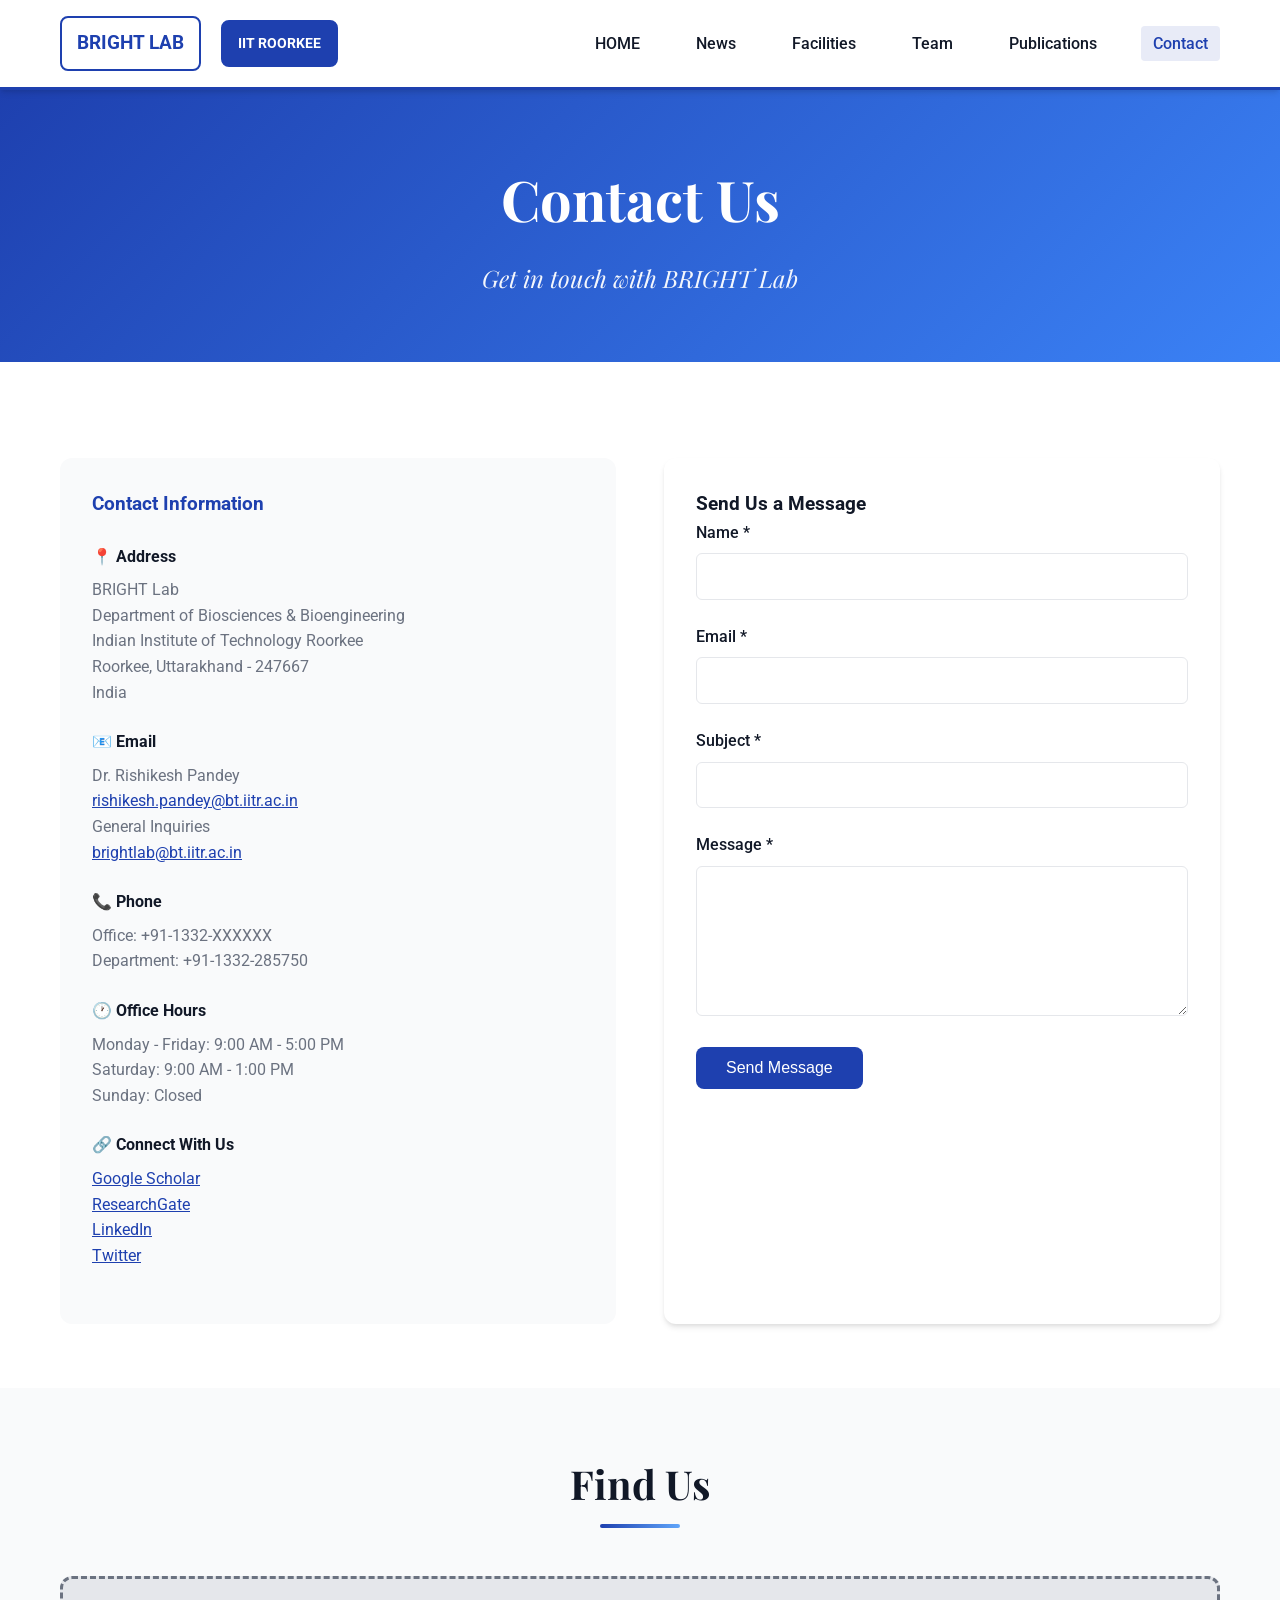
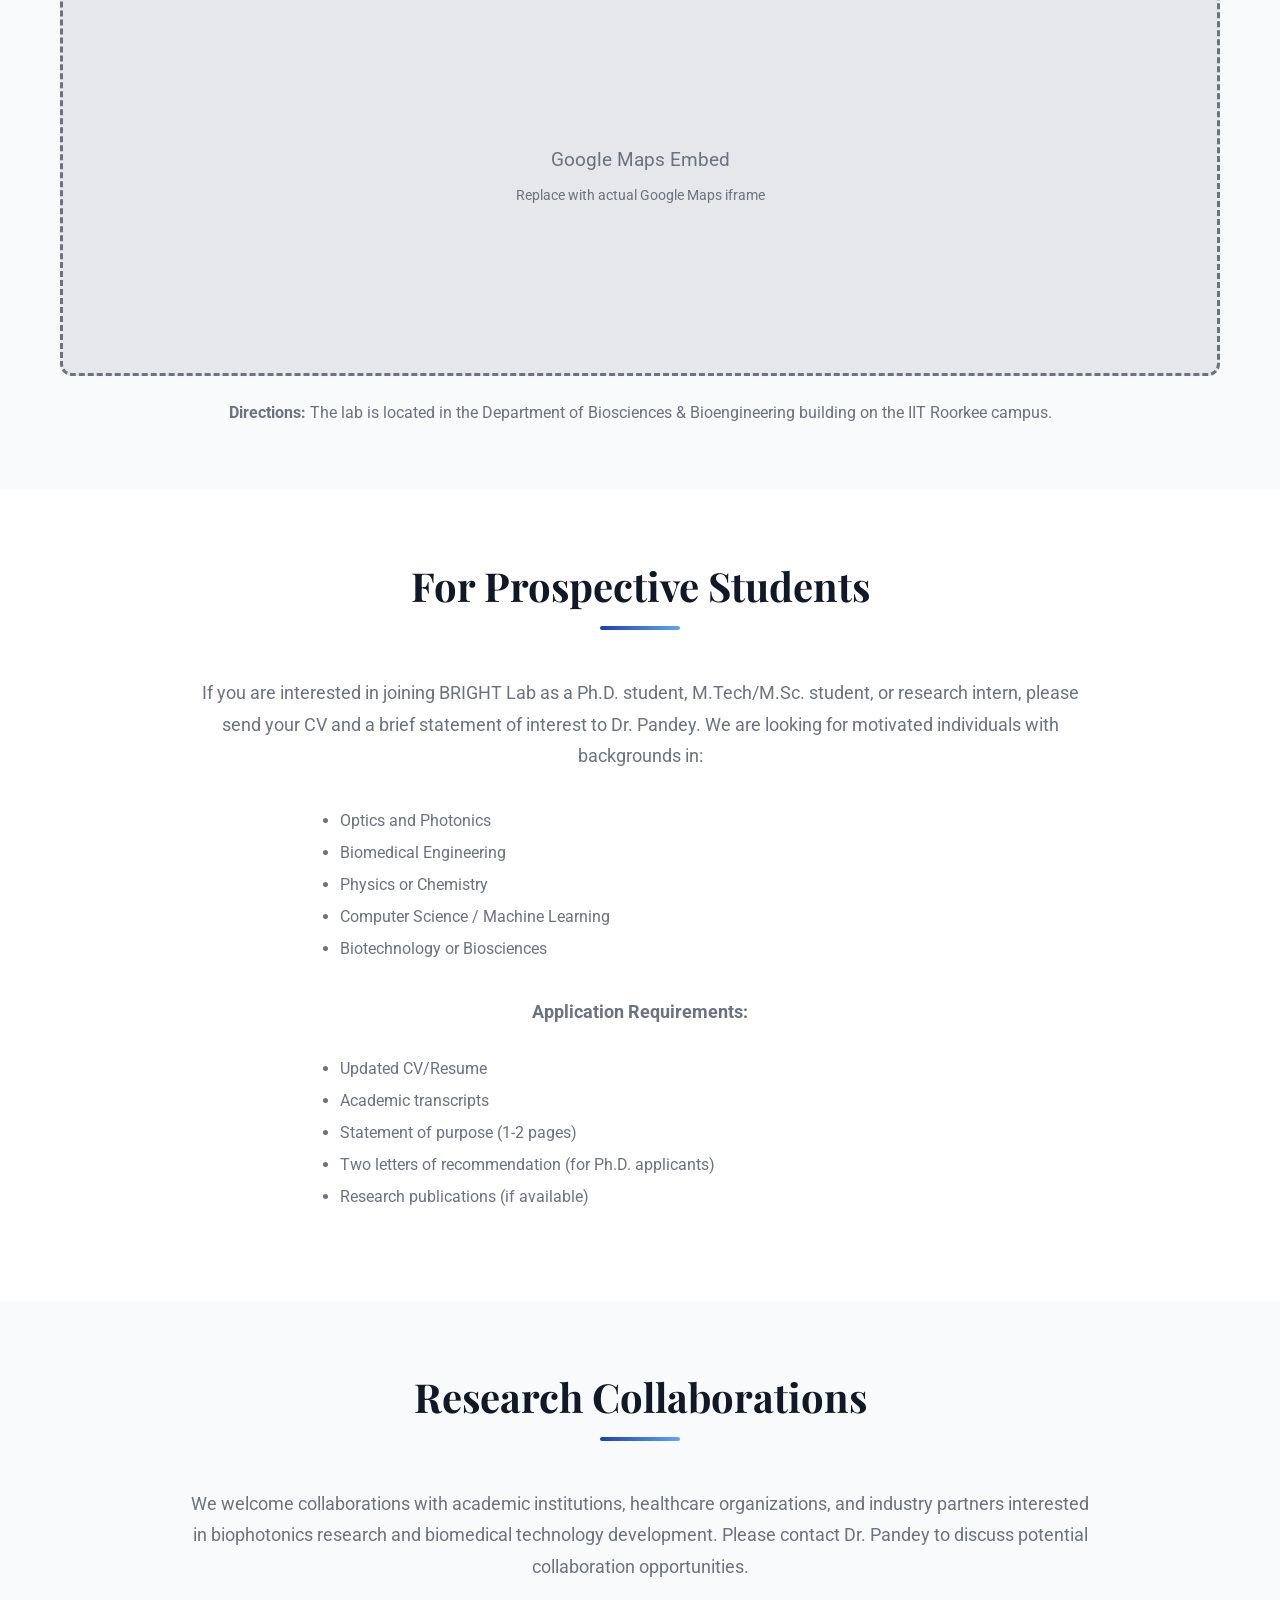
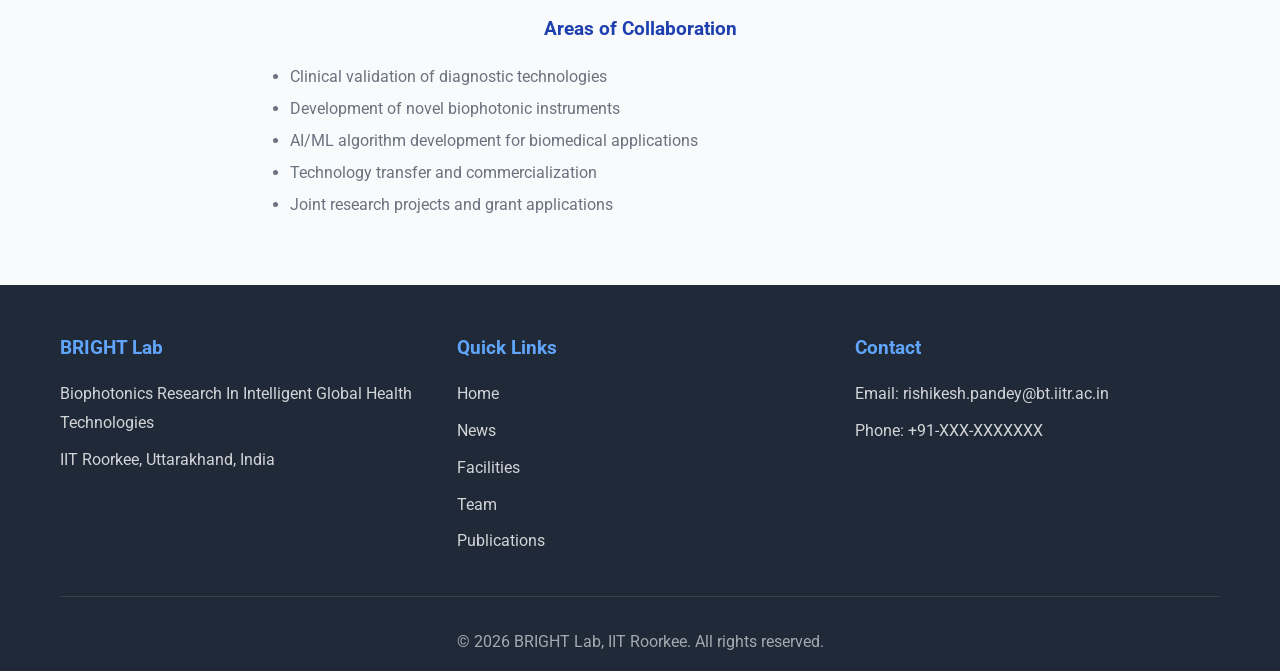
==== contact.html @ 6d85d4f0 "Add files via upload" ====
<!DOCTYPE html>
<html lang="en">
<head>
    <meta charset="UTF-8">
    <meta name="viewport" content="width=device-width, initial-scale=1.0">
    <title>Contact - BRIGHT Lab</title>
    <link rel="stylesheet" href="styles.css">
    <link href="https://fonts.googleapis.com/css2?family=Playfair+Display:ital,wght@0,400;0,700;1,400&family=Roboto:wght@300;400;500;700&display=swap" rel="stylesheet">
</head>
<body>
    <!-- Navigation -->
    <nav class="navbar">
        <div class="container">
            <div class="nav-wrapper">
                <div class="logo-section">
                    <div class="logo-placeholder">BRIGHT LAB</div>
                    <div class="iit-logo-placeholder">IIT ROORKEE</div>
                </div>
                <ul class="nav-menu" id="navMenu">
                    <li><a href="index.html">HOME</a></li>
                    <li><a href="news.html">News</a></li>
                    <li><a href="facilities.html">Facilities</a></li>
                    <li><a href="team.html">Team</a></li>
                    <li><a href="publications.html">Publications</a></li>
                    <li><a href="contact.html" class="active">Contact</a></li>
                </ul>
                <div class="hamburger" id="hamburger">
                    <span></span>
                    <span></span>
                    <span></span>
                </div>
            </div>
        </div>
    </nav>

    <!-- Page Header -->
    <section class="hero">
        <div class="container">
            <h1 class="hero-title">Contact Us</h1>
            <p class="hero-subtitle">Get in touch with BRIGHT Lab</p>
        </div>
    </section>

    <!-- Contact Section -->
    <section class="contact-section">
        <div class="container">
            <div class="contact-grid">
                <!-- Contact Information -->
                <div class="contact-info">
                    <h3>Contact Information</h3>
                    
                    <div class="contact-item">
                        <h4>📍 Address</h4>
                        <p>BRIGHT Lab<br>
                        Department of Biosciences & Bioengineering<br>
                        Indian Institute of Technology Roorkee<br>
                        Roorkee, Uttarakhand - 247667<br>
                        India</p>
                    </div>

                    <div class="contact-item">
                        <h4>📧 Email</h4>
                        <p>Dr. Rishikesh Pandey<br>
                        <a href="mailto:rishikesh.pandey@bt.iitr.ac.in" style="color: var(--primary-color);">rishikesh.pandey@bt.iitr.ac.in</a></p>
                        <p>General Inquiries<br>
                        <a href="mailto:brightlab@bt.iitr.ac.in" style="color: var(--primary-color);">brightlab@bt.iitr.ac.in</a></p>
                    </div>

                    <div class="contact-item">
                        <h4>📞 Phone</h4>
                        <p>Office: +91-1332-XXXXXX<br>
                        Department: +91-1332-285750</p>
                    </div>

                    <div class="contact-item">
                        <h4>🕐 Office Hours</h4>
                        <p>Monday - Friday: 9:00 AM - 5:00 PM<br>
                        Saturday: 9:00 AM - 1:00 PM<br>
                        Sunday: Closed</p>
                    </div>

                    <div class="contact-item">
                        <h4>🔗 Connect With Us</h4>
                        <p>
                            <a href="#" style="color: var(--primary-color); margin-right: 1rem;">Google Scholar</a><br>
                            <a href="#" style="color: var(--primary-color); margin-right: 1rem;">ResearchGate</a><br>
                            <a href="#" style="color: var(--primary-color); margin-right: 1rem;">LinkedIn</a><br>
                            <a href="#" style="color: var(--primary-color);">Twitter</a>
                        </p>
                    </div>
                </div>

                <!-- Contact Form -->
                <div class="contact-form">
                    <h3>Send Us a Message</h3>
                    <form id="contactForm">
                        <div class="form-group">
                            <label for="name">Name *</label>
                            <input type="text" id="name" name="name" required>
                        </div>

                        <div class="form-group">
                            <label for="email">Email *</label>
                            <input type="email" id="email" name="email" required>
                        </div>

                        <div class="form-group">
                            <label for="subject">Subject *</label>
                            <input type="text" id="subject" name="subject" required>
                        </div>

                        <div class="form-group">
                            <label for="message">Message *</label>
                            <textarea id="message" name="message" required></textarea>
                        </div>

                        <button type="submit" class="submit-btn">Send Message</button>
                    </form>
                </div>
            </div>
        </div>
    </section>

    <!-- Map Section -->
    <section class="team-section" style="background-color: var(--light-bg);">
        <div class="container">
            <div class="section-header">
                <h2>Find Us</h2>
                <div class="underline"></div>
            </div>
            
            <div style="text-align: center; margin-top: 2rem;">
                <div style="background-color: var(--border-color); height: 400px; border-radius: 12px; display: flex; justify-content: center; align-items: center; border: 3px dashed var(--text-light);">
                    <div>
                        <p style="font-size: 1.2rem; color: var(--text-light); margin-bottom: 0.5rem;">Google Maps Embed</p>
                        <p style="color: var(--text-light); font-size: 0.9rem;">Replace with actual Google Maps iframe</p>
                    </div>
                </div>
                <p style="margin-top: 1.5rem; color: var(--text-light);">
                    <strong>Directions:</strong> The lab is located in the Department of Biosciences & Bioengineering building on the IIT Roorkee campus.
                </p>
            </div>
        </div>
    </section>

    <!-- Prospective Students -->
    <section class="contact-section">
        <div class="container">
            <div class="section-header">
                <h2>For Prospective Students</h2>
                <div class="underline"></div>
            </div>

            <div class="about-content">
                <p>If you are interested in joining BRIGHT Lab as a Ph.D. student, M.Tech/M.Sc. student, or research intern, please send your CV and a brief statement of interest to Dr. Pandey. We are looking for motivated individuals with backgrounds in:</p>
                
                <ul style="text-align: left; max-width: 600px; margin: 2rem auto; color: var(--text-light); line-height: 2;">
                    <li>Optics and Photonics</li>
                    <li>Biomedical Engineering</li>
                    <li>Physics or Chemistry</li>
                    <li>Computer Science / Machine Learning</li>
                    <li>Biotechnology or Biosciences</li>
                </ul>

                <p style="margin-top: 2rem;"><strong>Application Requirements:</strong></p>
                <ul style="text-align: left; max-width: 600px; margin: 1.5rem auto; color: var(--text-light); line-height: 2;">
                    <li>Updated CV/Resume</li>
                    <li>Academic transcripts</li>
                    <li>Statement of purpose (1-2 pages)</li>
                    <li>Two letters of recommendation (for Ph.D. applicants)</li>
                    <li>Research publications (if available)</li>
                </ul>
            </div>
        </div>
    </section>

    <!-- Collaborations -->
    <section class="team-section" style="background-color: var(--light-bg);">
        <div class="container">
            <div class="section-header">
                <h2>Research Collaborations</h2>
                <div class="underline"></div>
            </div>

            <div class="about-content">
                <p>We welcome collaborations with academic institutions, healthcare organizations, and industry partners interested in biophotonics research and biomedical technology development. Please contact Dr. Pandey to discuss potential collaboration opportunities.</p>
                
                <div style="margin-top: 2rem;">
                    <h3 style="color: var(--primary-color); margin-bottom: 1rem;">Areas of Collaboration</h3>
                    <ul style="text-align: left; max-width: 700px; margin: 0 auto; color: var(--text-light); line-height: 2;">
                        <li>Clinical validation of diagnostic technologies</li>
                        <li>Development of novel biophotonic instruments</li>
                        <li>AI/ML algorithm development for biomedical applications</li>
                        <li>Technology transfer and commercialization</li>
                        <li>Joint research projects and grant applications</li>
                    </ul>
                </div>
            </div>
        </div>
    </section>

    <!-- Footer -->
    <footer class="footer">
        <div class="container">
            <div class="footer-content">
                <div class="footer-section">
                    <h4>BRIGHT Lab</h4>
                    <p>Biophotonics Research In Intelligent Global Health Technologies</p>
                    <p>IIT Roorkee, Uttarakhand, India</p>
                </div>
                <div class="footer-section">
                    <h4>Quick Links</h4>
                    <ul>
                        <li><a href="index.html">Home</a></li>
                        <li><a href="news.html">News</a></li>
                        <li><a href="facilities.html">Facilities</a></li>
                        <li><a href="team.html">Team</a></li>
                        <li><a href="publications.html">Publications</a></li>
                    </ul>
                </div>
                <div class="footer-section">
                    <h4>Contact</h4>
                    <p>Email: rishikesh.pandey@bt.iitr.ac.in</p>
                    <p>Phone: +91-XXX-XXXXXXX</p>
                </div>
            </div>
            <div class="footer-bottom">
                <p>&copy; 2026 BRIGHT Lab, IIT Roorkee. All rights reserved.</p>
            </div>
        </div>
    </footer>

    <script src="script.js"></script>
</body>
</html>
---- styles.css ----
/* ==================== 
   Global Styles 
   ==================== */
* {
    margin: 0;
    padding: 0;
    box-sizing: border-box;
}

:root {
    --primary-color: #1e40af;
    --secondary-color: #3b82f6;
    --accent-color: #60a5fa;
    --dark-bg: #1f2937;
    --light-bg: #f9fafb;
    --text-dark: #111827;
    --text-light: #6b7280;
    --white: #ffffff;
    --border-color: #e5e7eb;
    --shadow: 0 4px 6px -1px rgba(0, 0, 0, 0.1), 0 2px 4px -1px rgba(0, 0, 0, 0.06);
    --shadow-lg: 0 10px 15px -3px rgba(0, 0, 0, 0.1), 0 4px 6px -2px rgba(0, 0, 0, 0.05);
}

body {
    font-family: 'Roboto', sans-serif;
    line-height: 1.6;
    color: var(--text-dark);
    background-color: var(--white);
}

.container {
    max-width: 1200px;
    margin: 0 auto;
    padding: 0 20px;
}

/* ==================== 
   Navigation 
   ==================== */
.navbar {
    background-color: var(--white);
    box-shadow: var(--shadow);
    position: sticky;
    top: 0;
    z-index: 1000;
    border-bottom: 3px solid var(--primary-color);
}

.nav-wrapper {
    display: flex;
    justify-content: space-between;
    align-items: center;
    padding: 1rem 0;
}

.logo-section {
    display: flex;
    align-items: center;
    gap: 20px;
}

.logo-placeholder,
.iit-logo-placeholder {
    font-weight: 700;
    font-size: 1.2rem;
    color: var(--primary-color);
    padding: 10px 15px;
    border: 2px solid var(--primary-color);
    border-radius: 8px;
}

.iit-logo-placeholder {
    font-size: 0.9rem;
    background-color: var(--primary-color);
    color: var(--white);
}

.nav-menu {
    display: flex;
    list-style: none;
    gap: 2rem;
    align-items: center;
}

.nav-menu a {
    text-decoration: none;
    color: var(--text-dark);
    font-weight: 500;
    transition: color 0.3s ease;
    padding: 8px 12px;
    border-radius: 4px;
}

.nav-menu a:hover,
.nav-menu a.active {
    color: var(--primary-color);
    background-color: rgba(30, 64, 175, 0.1);
}

.hamburger {
    display: none;
    flex-direction: column;
    cursor: pointer;
    gap: 4px;
}

.hamburger span {
    width: 25px;
    height: 3px;
    background-color: var(--primary-color);
    transition: 0.3s;
}

/* ==================== 
   Hero Section 
   ==================== */
.hero {
    background: linear-gradient(135deg, var(--primary-color) 0%, var(--secondary-color) 100%);
    color: var(--white);
    padding: 4rem 0;
    text-align: center;
}

.hero-title {
    font-family: 'Playfair Display', serif;
    font-size: 3.5rem;
    margin-bottom: 1rem;
    font-weight: 700;
}

.hero-subtitle {
    font-family: 'Playfair Display', serif;
    font-size: 1.5rem;
    font-style: italic;
    opacity: 0.95;
    max-width: 800px;
    margin: 0 auto;
}

/* ==================== 
   Featured Section 
   ==================== */
.featured-section {
    padding: 3rem 0;
    background-color: var(--light-bg);
}

.featured-image-placeholder {
    background-color: var(--border-color);
    height: 400px;
    display: flex;
    flex-direction: column;
    justify-content: center;
    align-items: center;
    border-radius: 12px;
    border: 3px dashed var(--text-light);
}

.featured-image-placeholder p {
    font-size: 1.5rem;
    color: var(--text-light);
    font-weight: 500;
}

.featured-image-placeholder small {
    color: var(--text-light);
    margin-top: 0.5rem;
}

/* ==================== 
   Section Headers 
   ==================== */
.section-header {
    text-align: center;
    margin-bottom: 3rem;
}

.section-header h2 {
    font-family: 'Playfair Display', serif;
    font-size: 2.5rem;
    color: var(--text-dark);
    margin-bottom: 0.5rem;
}

.underline {
    width: 80px;
    height: 4px;
    background: linear-gradient(90deg, var(--primary-color), var(--accent-color));
    margin: 0 auto;
    border-radius: 2px;
}

/* ==================== 
   About Section 
   ==================== */
.about-section {
    padding: 4rem 0;
}

.about-content {
    max-width: 900px;
    margin: 0 auto;
    text-align: center;
}

.about-content p {
    font-size: 1.1rem;
    color: var(--text-light);
    margin-bottom: 1.5rem;
    line-height: 1.8;
}

/* ==================== 
   Research Areas 
   ==================== */
.research-areas {
    padding: 4rem 0;
    background-color: var(--light-bg);
}

.research-grid {
    display: grid;
    grid-template-columns: repeat(auto-fit, minmax(250px, 1fr));
    gap: 2rem;
}

.research-card {
    background-color: var(--white);
    padding: 2rem;
    border-radius: 12px;
    box-shadow: var(--shadow);
    text-align: center;
    transition: transform 0.3s ease, box-shadow 0.3s ease;
}

.research-card:hover {
    transform: translateY(-5px);
    box-shadow: var(--shadow-lg);
}

.card-icon {
    font-size: 3rem;
    margin-bottom: 1rem;
}

.research-card h3 {
    font-size: 1.4rem;
    color: var(--primary-color);
    margin-bottom: 1rem;
}

.research-card p {
    color: var(--text-light);
    font-size: 1rem;
    line-height: 1.6;
}

/* ==================== 
   PI Section 
   ==================== */
.pi-section {
    padding: 4rem 0;
}

.pi-content {
    display: grid;
    grid-template-columns: 1fr 2fr;
    gap: 3rem;
    align-items: start;
}

.pi-image-placeholder {
    background-color: var(--border-color);
    height: 400px;
    display: flex;
    justify-content: center;
    align-items: center;
    border-radius: 12px;
    border: 3px dashed var(--text-light);
}

.pi-image-placeholder p {
    color: var(--text-light);
    font-size: 1.2rem;
}

.pi-name {
    font-family: 'Playfair Display', serif;
    font-size: 2rem;
    color: var(--primary-color);
    margin-bottom: 0.5rem;
}

.pi-title {
    font-size: 1.2rem;
    color: var(--text-light);
    font-weight: 500;
    margin-bottom: 0.5rem;
}

.pi-department {
    font-size: 1rem;
    color: var(--text-light);
    margin-bottom: 1.5rem;
}

.pi-bio p {
    margin-bottom: 1rem;
    color: var(--text-light);
    line-height: 1.8;
}

/* ==================== 
   Buttons 
   ==================== */
.btn-primary,
.btn-secondary {
    display: inline-block;
    padding: 12px 30px;
    border-radius: 8px;
    text-decoration: none;
    font-weight: 500;
    transition: all 0.3s ease;
    margin-top: 1rem;
}

.btn-primary {
    background-color: var(--primary-color);
    color: var(--white);
}

.btn-primary:hover {
    background-color: var(--secondary-color);
    transform: translateY(-2px);
    box-shadow: var(--shadow);
}

.btn-secondary {
    background-color: transparent;
    color: var(--primary-color);
    border: 2px solid var(--primary-color);
}

.btn-secondary:hover {
    background-color: var(--primary-color);
    color: var(--white);
}

/* ==================== 
   Team Preview 
   ==================== */
.team-preview {
    padding: 4rem 0;
    background-color: var(--light-bg);
    text-align: center;
}

.team-category {
    font-family: 'Playfair Display', serif;
    font-size: 1.8rem;
    color: var(--text-dark);
    margin-bottom: 1rem;
}

.team-description {
    color: var(--text-light);
    font-size: 1.1rem;
    margin-bottom: 2rem;
    max-width: 700px;
    margin-left: auto;
    margin-right: auto;
}

/* ==================== 
   Footer 
   ==================== */
.footer {
    background-color: var(--dark-bg);
    color: var(--white);
    padding: 3rem 0 1rem;
}

.footer-content {
    display: grid;
    grid-template-columns: repeat(auto-fit, minmax(250px, 1fr));
    gap: 2rem;
    margin-bottom: 2rem;
}

.footer-section h4 {
    font-size: 1.2rem;
    margin-bottom: 1rem;
    color: var(--accent-color);
}

.footer-section p,
.footer-section ul li {
    color: rgba(255, 255, 255, 0.8);
    margin-bottom: 0.5rem;
    line-height: 1.8;
}

.footer-section ul {
    list-style: none;
}

.footer-section ul li a {
    color: rgba(255, 255, 255, 0.8);
    text-decoration: none;
    transition: color 0.3s ease;
}

.footer-section ul li a:hover {
    color: var(--accent-color);
}

.footer-bottom {
    text-align: center;
    padding-top: 2rem;
    border-top: 1px solid rgba(255, 255, 255, 0.1);
}

.footer-bottom p {
    color: rgba(255, 255, 255, 0.6);
}

/* ==================== 
   Team Page Styles 
   ==================== */
.team-section {
    padding: 4rem 0;
}

.team-grid {
    display: grid;
    grid-template-columns: repeat(auto-fill, minmax(300px, 1fr));
    gap: 2rem;
    margin-top: 2rem;
}

.team-member {
    background-color: var(--white);
    border-radius: 12px;
    overflow: hidden;
    box-shadow: var(--shadow);
    transition: transform 0.3s ease, box-shadow 0.3s ease;
}

.team-member:hover {
    transform: translateY(-5px);
    box-shadow: var(--shadow-lg);
}

.member-image-placeholder {
    background-color: var(--border-color);
    height: 250px;
    display: flex;
    justify-content: center;
    align-items: center;
    border-bottom: 3px solid var(--primary-color);
}

.member-image-placeholder p {
    color: var(--text-light);
}

.member-info {
    padding: 1.5rem;
}

.member-info h3 {
    color: var(--primary-color);
    font-size: 1.3rem;
    margin-bottom: 0.5rem;
}

.member-info .role {
    color: var(--text-light);
    font-size: 0.95rem;
    margin-bottom: 1rem;
}

.member-info p {
    color: var(--text-light);
    font-size: 0.95rem;
    line-height: 1.6;
}

/* ==================== 
   Publications Page Styles 
   ==================== */
.publications-section {
    padding: 4rem 0;
}

.publications-list {
    max-width: 900px;
    margin: 0 auto;
}

.publication-item {
    background-color: var(--white);
    padding: 2rem;
    margin-bottom: 2rem;
    border-radius: 12px;
    box-shadow: var(--shadow);
    border-left: 4px solid var(--primary-color);
}

.publication-item h3 {
    color: var(--primary-color);
    font-size: 1.2rem;
    margin-bottom: 0.8rem;
    line-height: 1.4;
}

.publication-authors {
    color: var(--text-light);
    font-size: 0.95rem;
    margin-bottom: 0.5rem;
}

.publication-journal {
    color: var(--text-dark);
    font-weight: 500;
    font-style: italic;
    margin-bottom: 0.5rem;
}

.publication-meta {
    display: flex;
    gap: 1rem;
    flex-wrap: wrap;
    margin-top: 1rem;
}

.publication-meta span {
    background-color: var(--light-bg);
    padding: 0.3rem 0.8rem;
    border-radius: 20px;
    font-size: 0.85rem;
    color: var(--text-light);
}

/* ==================== 
   News Page Styles 
   ==================== */
.news-section {
    padding: 4rem 0;
}

.news-grid {
    display: grid;
    grid-template-columns: repeat(auto-fill, minmax(350px, 1fr));
    gap: 2rem;
}

.news-card {
    background-color: var(--white);
    border-radius: 12px;
    overflow: hidden;
    box-shadow: var(--shadow);
    transition: transform 0.3s ease, box-shadow 0.3s ease;
}

.news-card:hover {
    transform: translateY(-5px);
    box-shadow: var(--shadow-lg);
}

.news-image-placeholder {
    background-color: var(--border-color);
    height: 200px;
    display: flex;
    justify-content: center;
    align-items: center;
    border-bottom: 3px solid var(--primary-color);
}

.news-content {
    padding: 1.5rem;
}

.news-date {
    color: var(--primary-color);
    font-weight: 500;
    font-size: 0.9rem;
    margin-bottom: 0.5rem;
}

.news-card h3 {
    color: var(--text-dark);
    font-size: 1.3rem;
    margin-bottom: 1rem;
}

.news-card p {
    color: var(--text-light);
    line-height: 1.6;
}

/* ==================== 
   Facilities Page Styles 
   ==================== */
.facilities-section {
    padding: 4rem 0;
}

.facility-item {
    background-color: var(--white);
    padding: 2.5rem;
    margin-bottom: 3rem;
    border-radius: 12px;
    box-shadow: var(--shadow);
}

.facility-item h3 {
    color: var(--primary-color);
    font-size: 1.8rem;
    margin-bottom: 1.5rem;
}

.facility-description {
    color: var(--text-light);
    line-height: 1.8;
    margin-bottom: 1.5rem;
}

.facility-specs {
    background-color: var(--light-bg);
    padding: 1.5rem;
    border-radius: 8px;
    margin-top: 1rem;
}

.facility-specs h4 {
    color: var(--text-dark);
    margin-bottom: 1rem;
}

.facility-specs ul {
    list-style-position: inside;
    color: var(--text-light);
}

.facility-specs ul li {
    margin-bottom: 0.5rem;
}

/* ==================== 
   Contact Page Styles 
   ==================== */
.contact-section {
    padding: 4rem 0;
}

.contact-grid {
    display: grid;
    grid-template-columns: 1fr 1fr;
    gap: 3rem;
    margin-top: 2rem;
}

.contact-info {
    background-color: var(--light-bg);
    padding: 2rem;
    border-radius: 12px;
}

.contact-info h3 {
    color: var(--primary-color);
    margin-bottom: 1.5rem;
}

.contact-item {
    margin-bottom: 1.5rem;
}

.contact-item h4 {
    color: var(--text-dark);
    margin-bottom: 0.5rem;
}

.contact-item p {
    color: var(--text-light);
    line-height: 1.6;
}

.contact-form {
    background-color: var(--white);
    padding: 2rem;
    border-radius: 12px;
    box-shadow: var(--shadow);
}

.form-group {
    margin-bottom: 1.5rem;
}

.form-group label {
    display: block;
    color: var(--text-dark);
    font-weight: 500;
    margin-bottom: 0.5rem;
}

.form-group input,
.form-group textarea {
    width: 100%;
    padding: 0.8rem;
    border: 1px solid var(--border-color);
    border-radius: 6px;
    font-family: 'Roboto', sans-serif;
    font-size: 1rem;
}

.form-group textarea {
    resize: vertical;
    min-height: 150px;
}

.form-group input:focus,
.form-group textarea:focus {
    outline: none;
    border-color: var(--primary-color);
}

.submit-btn {
    background-color: var(--primary-color);
    color: var(--white);
    padding: 12px 30px;
    border: none;
    border-radius: 8px;
    font-size: 1rem;
    font-weight: 500;
    cursor: pointer;
    transition: all 0.3s ease;
}

.submit-btn:hover {
    background-color: var(--secondary-color);
    transform: translateY(-2px);
    box-shadow: var(--shadow);
}

/* ==================== 
   Responsive Design 
   ==================== */
@media (max-width: 768px) {
    .hamburger {
        display: flex;
    }

    .nav-menu {
        position: fixed;
        left: -100%;
        top: 70px;
        flex-direction: column;
        background-color: var(--white);
        width: 100%;
        text-align: center;
        transition: 0.3s;
        box-shadow: var(--shadow);
        padding: 2rem 0;
    }

    .nav-menu.active {
        left: 0;
    }

    .hero-title {
        font-size: 2.5rem;
    }

    .hero-subtitle {
        font-size: 1.2rem;
    }

    .section-header h2 {
        font-size: 2rem;
    }

    .pi-content {
        grid-template-columns: 1fr;
    }

    .research-grid {
        grid-template-columns: 1fr;
    }

    .team-grid {
        grid-template-columns: 1fr;
    }

    .news-grid {
        grid-template-columns: 1fr;
    }

    .contact-grid {
        grid-template-columns: 1fr;
    }

    .footer-content {
        grid-template-columns: 1fr;
    }
}

@media (max-width: 480px) {
    .logo-section {
        flex-direction: column;
        gap: 10px;
    }

    .logo-placeholder,
    .iit-logo-placeholder {
        font-size: 0.9rem;
        padding: 8px 12px;
    }

    .hero-title {
        font-size: 2rem;
    }

    .hero-subtitle {
        font-size: 1rem;
    }
}
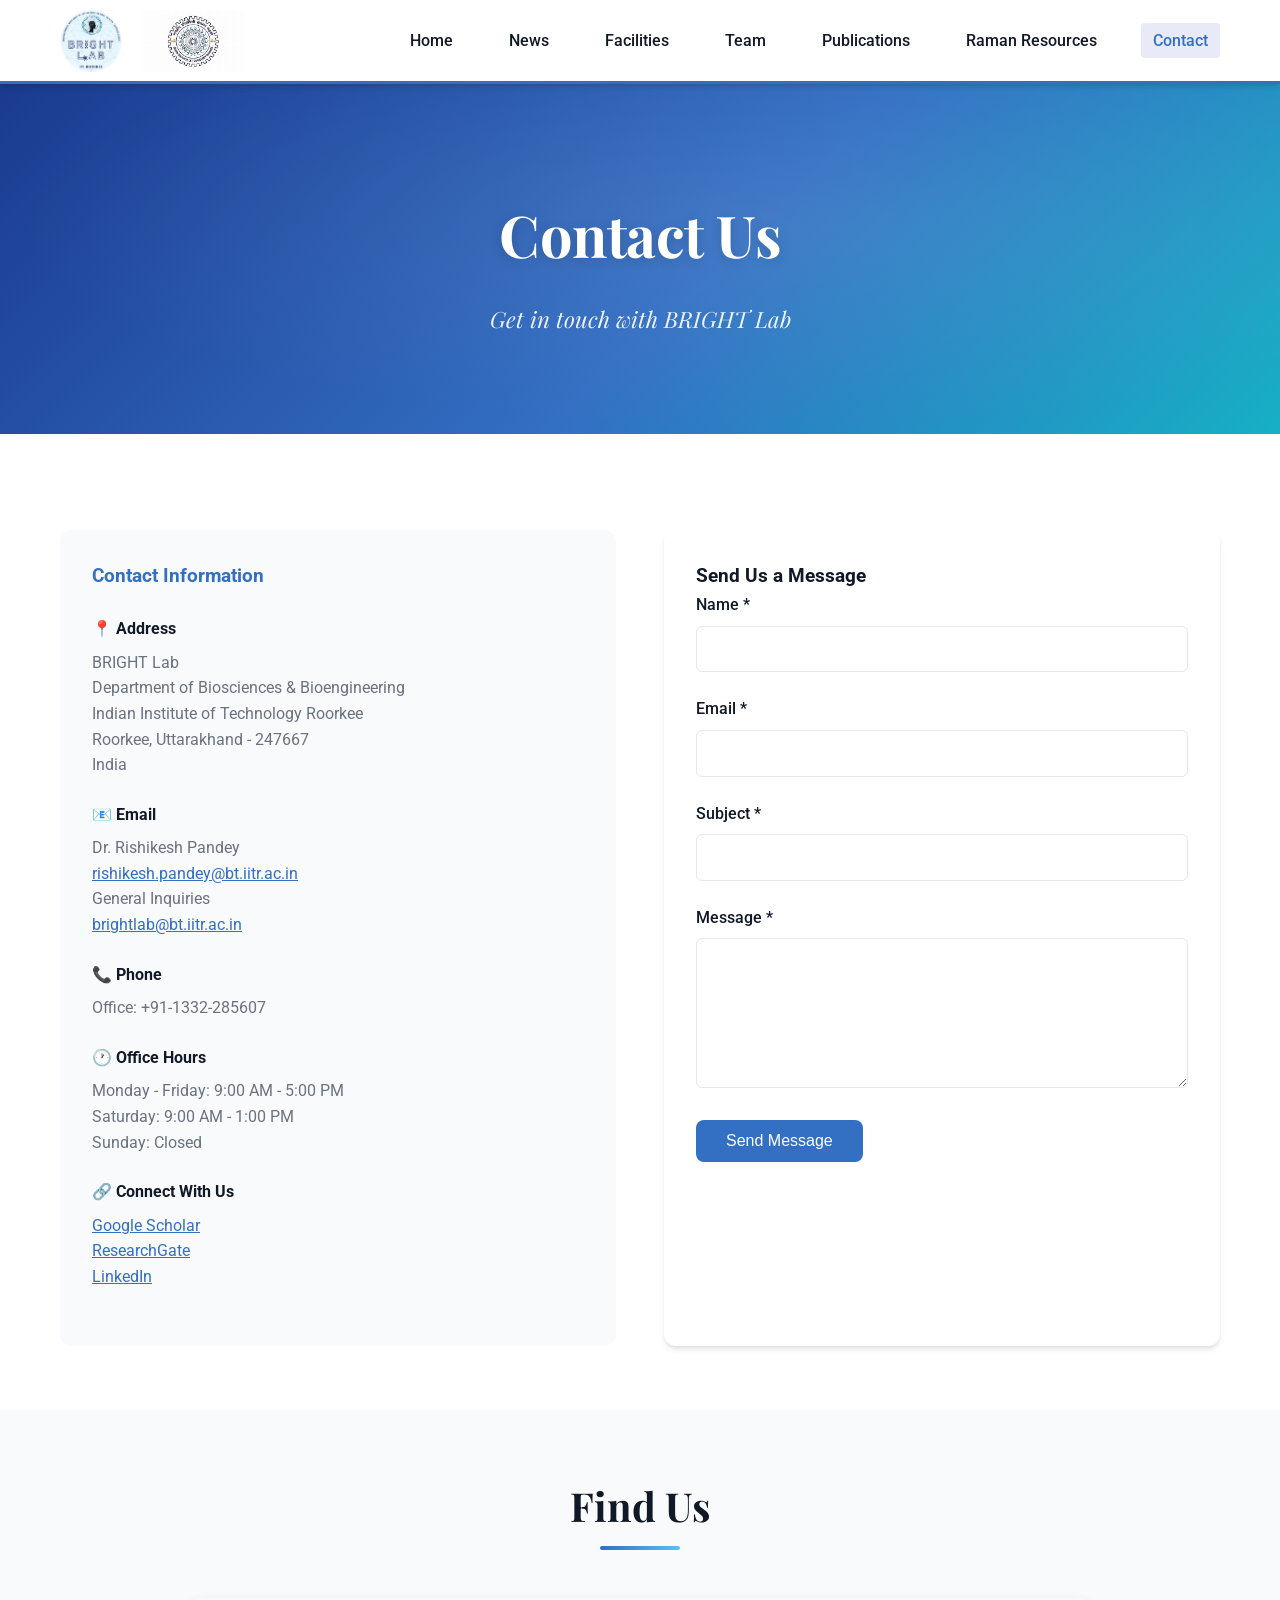
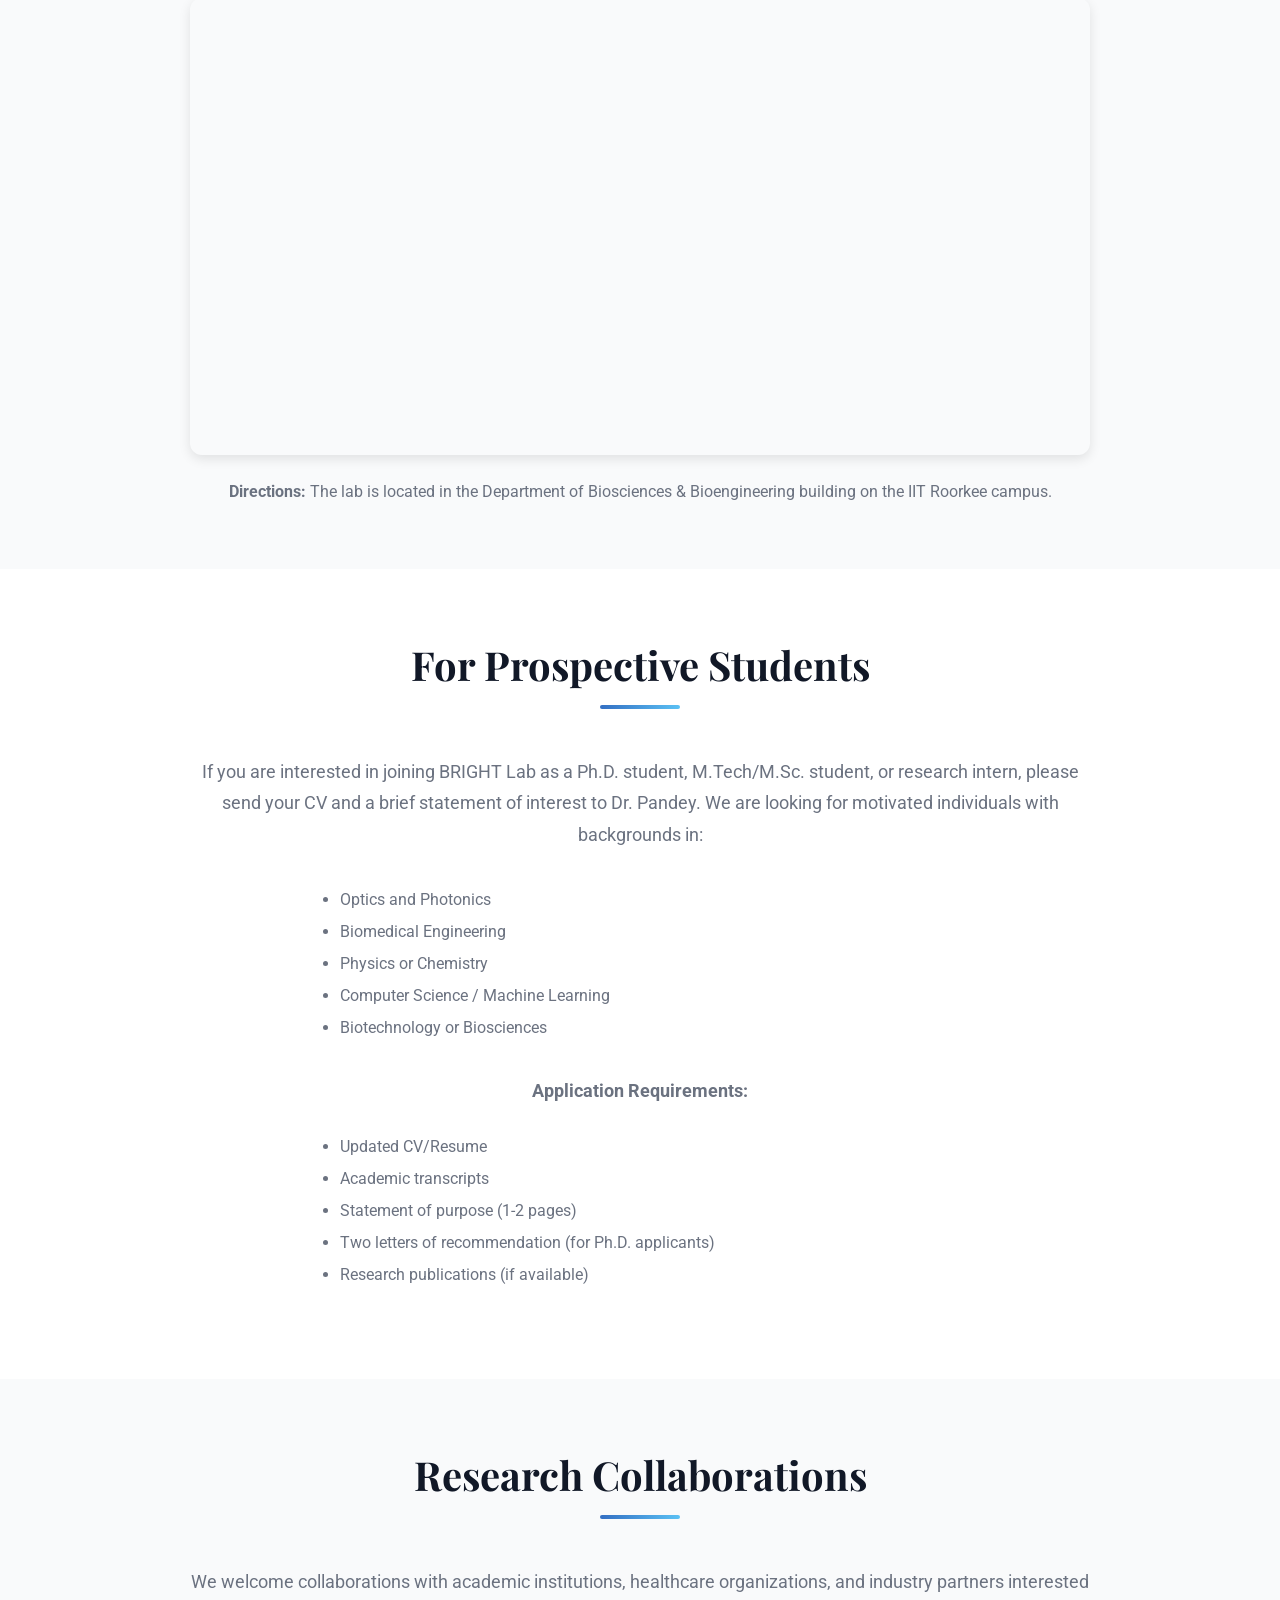
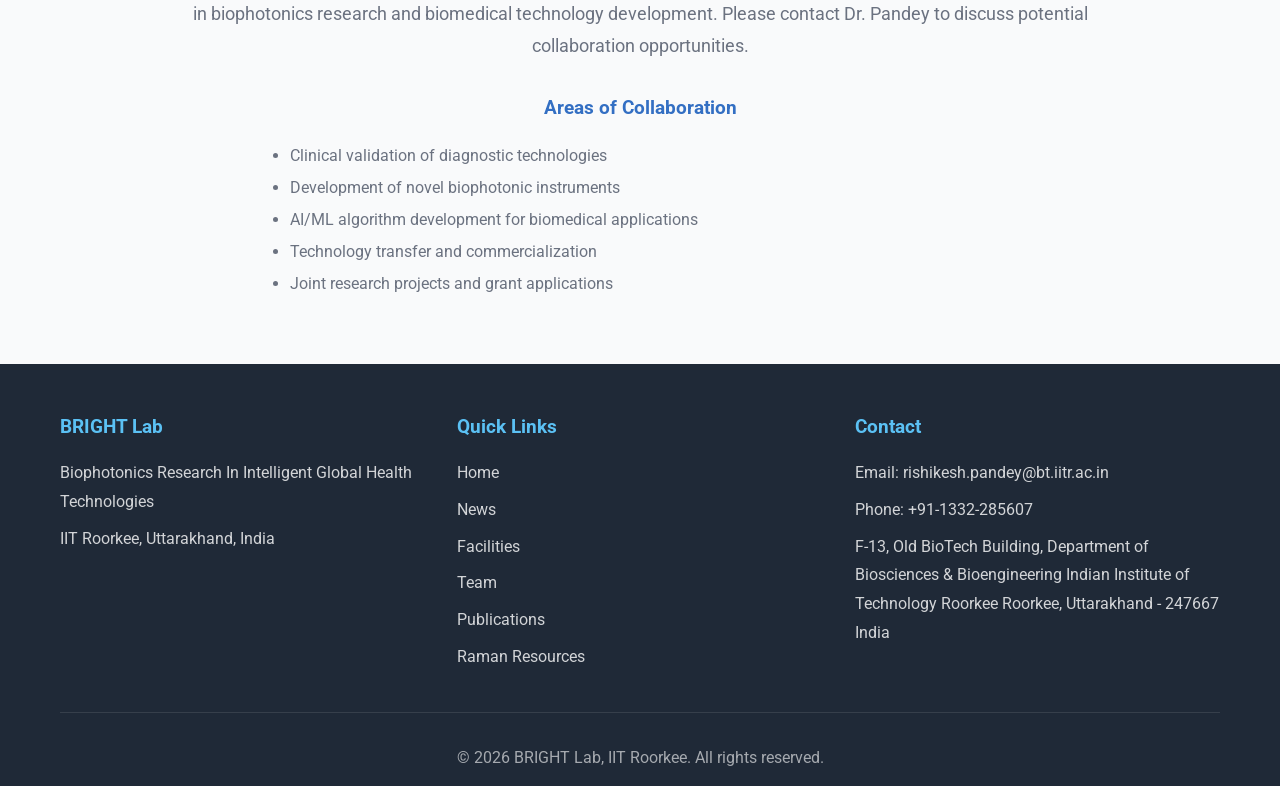
==== commit 9c68a302: "Hello Bright Lab!" ====
--- a/contact.html
+++ b/contact.html
@@ -13,15 +13,18 @@
         <div class="container">
             <div class="nav-wrapper">
                 <div class="logo-section">
-                    <div class="logo-placeholder">BRIGHT LAB</div>
-                    <div class="iit-logo-placeholder">IIT ROORKEE</div>
+                    <!-- <div class="logo-placeholder">BRIGHT LAB</div> -->
+                    <img src="images/brightlablogo.jpeg" alt="BRIGHT Lab Logo" height="85">
+                    <!-- <div class="iit-logo-placeholder">IIT ROORKEE</div> -->
+                    <img src="images/iitroorkee.jpeg" alt="BRIGHT Lab Logo" height="85">
                 </div>
                 <ul class="nav-menu" id="navMenu">
-                    <li><a href="index.html">HOME</a></li>
+                    <li><a href="index.html">Home</a></li>
                     <li><a href="news.html">News</a></li>
                     <li><a href="facilities.html">Facilities</a></li>
                     <li><a href="team.html">Team</a></li>
                     <li><a href="publications.html">Publications</a></li>
+                    <li><a href="raman-resources.html">Raman Resources</a></li>
                     <li><a href="contact.html" class="active">Contact</a></li>
                 </ul>
                 <div class="hamburger" id="hamburger">
@@ -68,8 +71,8 @@
 
                     <div class="contact-item">
                         <h4>📞 Phone</h4>
-                        <p>Office: +91-1332-XXXXXX<br>
-                        Department: +91-1332-285750</p>
+                        <p>Office: +91-1332-285607<br>
+                        <!-- Department: +91-1332-285750</p> -->
                     </div>
 
                     <div class="contact-item">
@@ -82,10 +85,10 @@
                     <div class="contact-item">
                         <h4>🔗 Connect With Us</h4>
                         <p>
-                            <a href="#" style="color: var(--primary-color); margin-right: 1rem;">Google Scholar</a><br>
-                            <a href="#" style="color: var(--primary-color); margin-right: 1rem;">ResearchGate</a><br>
-                            <a href="#" style="color: var(--primary-color); margin-right: 1rem;">LinkedIn</a><br>
-                            <a href="#" style="color: var(--primary-color);">Twitter</a>
+                            <a href="https://scholar.google.com/citations?user=wy8rKtwAAAAJ&hl=en" style="color: var(--primary-color); margin-right: 1rem;">Google Scholar</a><br>
+                            <a href="https://www.researchgate.net/profile/Rishikesh-Pandey-4" style="color: var(--primary-color); margin-right: 1rem;">ResearchGate</a><br>
+                            <a href="https://www.linkedin.com/in/rishikesh-pandey-phd-962a4a7b?utm_source=share&utm_campaign=share_via&utm_content=profile&utm_medium=android_app" style="color: var(--primary-color); margin-right: 1rem;">LinkedIn</a><br>
+                            <!-- <a href="#" style="color: var(--primary-color);">Twitter</a> -->
                         </p>
                     </div>
                 </div>
@@ -93,34 +96,41 @@
                 <!-- Contact Form -->
                 <div class="contact-form">
                     <h3>Send Us a Message</h3>
-                    <form id="contactForm">
+                
+                    <form action="https://formspree.io/f/xaqpaolj" method="POST">
+                
+                        <!-- spam protection -->
+                        <input type="text" name="_gotcha" style="display:none">
+                
                         <div class="form-group">
                             <label for="name">Name *</label>
                             <input type="text" id="name" name="name" required>
                         </div>
-
+                
                         <div class="form-group">
                             <label for="email">Email *</label>
                             <input type="email" id="email" name="email" required>
                         </div>
-
+                
                         <div class="form-group">
                             <label for="subject">Subject *</label>
                             <input type="text" id="subject" name="subject" required>
                         </div>
-
+                
                         <div class="form-group">
                             <label for="message">Message *</label>
                             <textarea id="message" name="message" required></textarea>
                         </div>
-
+                
                         <button type="submit" class="submit-btn">Send Message</button>
+                
                     </form>
                 </div>
             </div>
         </div>
     </section>
 
+    <!-- Map Section -->
     <!-- Map Section -->
     <section class="team-section" style="background-color: var(--light-bg);">
         <div class="container">
@@ -128,17 +138,29 @@
                 <h2>Find Us</h2>
                 <div class="underline"></div>
             </div>
-            
+
             <div style="text-align: center; margin-top: 2rem;">
-                <div style="background-color: var(--border-color); height: 400px; border-radius: 12px; display: flex; justify-content: center; align-items: center; border: 3px dashed var(--text-light);">
-                    <div>
-                        <p style="font-size: 1.2rem; color: var(--text-light); margin-bottom: 0.5rem;">Google Maps Embed</p>
-                        <p style="color: var(--text-light); font-size: 0.9rem;">Replace with actual Google Maps iframe</p>
-                    </div>
-                </div>
+
+                <!-- Google Map -->
+                <div style="border-radius: 12px; overflow: hidden; max-width: 900px; margin: auto; box-shadow: 0 4px 12px rgba(0,0,0,0.1);">
+                    
+                    <iframe 
+                        src="https://www.google.com/maps/embed?pb=!1m18!1m12!1m3!1d3460.0703690536025!2d77.88899727533753!3d29.86224437501581!2m3!1f0!2f0!3f0!3m2!1i1024!2i768!4f13.1!3m3!1m2!1s0x390eb3708add70cd%3A0x2962c1ad99625236!2sDepartment%20of%20Biosciences%20and%20Bioengineering%2C%20IIT%20Roorkee!5e0!3m2!1sen!2sin!4v1773575373389!5m2!1sen!2sin"
+                        width="100%"
+                        height="450"
+                        style="border:0;"
+                        allowfullscreen=""
+                        loading="lazy"
+                        referrerpolicy="no-referrer-when-downgrade">
+                    </iframe>
+
+                </div>
+
+                <!-- Directions Text -->
                 <p style="margin-top: 1.5rem; color: var(--text-light);">
                     <strong>Directions:</strong> The lab is located in the Department of Biosciences & Bioengineering building on the IIT Roorkee campus.
                 </p>
+
             </div>
         </div>
     </section>
@@ -216,12 +238,20 @@
                         <li><a href="facilities.html">Facilities</a></li>
                         <li><a href="team.html">Team</a></li>
                         <li><a href="publications.html">Publications</a></li>
+                        <li><a href="raman-resources.html">Raman Resources</a></li>
+                        
                     </ul>
                 </div>
                 <div class="footer-section">
                     <h4>Contact</h4>
                     <p>Email: rishikesh.pandey@bt.iitr.ac.in</p>
-                    <p>Phone: +91-XXX-XXXXXXX</p>
+                    <p>Phone: +91-1332-285607</p>
+                    <p>F-13, Old BioTech Building, Department of Biosciences & Bioengineering
+                        Indian Institute of Technology Roorkee
+                        Roorkee, Uttarakhand - 247667
+                        India
+                        
+                        </p>
                 </div>
             </div>
             <div class="footer-bottom">
--- a/styles.css
+++ b/styles.css
@@ -8,9 +8,9 @@
 }
 
 :root {
-    --primary-color: #1e40af;
-    --secondary-color: #3b82f6;
-    --accent-color: #60a5fa;
+    --primary-color: #336fc3;
+    --secondary-color: rgb(22, 176, 197);
+    --accent-color: #5bc1f4;
     --dark-bg: #1f2937;
     --light-bg: #f9fafb;
     --text-dark: #111827;
@@ -46,17 +46,28 @@
     border-bottom: 3px solid var(--primary-color);
 }
 
+/* Needed so absolute-positioned mobile dropdown anchors to the navbar */
+.navbar .container {
+    position: relative;
+}
+
 .nav-wrapper {
     display: flex;
     justify-content: space-between;
     align-items: center;
-    padding: 1rem 0;
+    padding: 0.6rem 0;
+    position: relative; /* anchor for absolute dropdown */
 }
 
 .logo-section {
     display: flex;
     align-items: center;
     gap: 20px;
+}
+
+/* Base logo height — controlled purely by CSS */
+.logo-section img {
+    height: 62px;
 }
 
 .logo-placeholder,
@@ -102,69 +113,545 @@
     flex-direction: column;
     cursor: pointer;
     gap: 4px;
+    z-index: 9999;
+    padding: 8px;
+    background: transparent;
+    border: none;
 }
 
 .hamburger span {
     width: 25px;
     height: 3px;
     background-color: var(--primary-color);
-    transition: 0.3s;
+    transition: 0.3s ease;
+    display: block;
+    transform-origin: center;
+}
+
+.hamburger.active span:nth-child(1) {
+    transform: rotate(45deg) translate(8px, 8px);
+}
+
+.hamburger.active span:nth-child(2) {
+    opacity: 0;
+}
+
+.hamburger.active span:nth-child(3) {
+    transform: rotate(-45deg) translate(7px, -7px);
 }
 
 /* ==================== 
    Hero Section 
    ==================== */
 .hero {
-    background: linear-gradient(135deg, var(--primary-color) 0%, var(--secondary-color) 100%);
+    background: linear-gradient(135deg, #1a3a8f 0%, var(--primary-color) 55%, var(--secondary-color) 100%);
     color: var(--white);
-    padding: 4rem 0;
+    padding: 2rem 0 1.5rem;
     text-align: center;
+    position: relative;
+    overflow: hidden;
+    min-height: 350px;
+    display: flex;
+    align-items: center;
+    justify-content: center;
+}
+
+.photon-bg {
+    position: absolute;
+    top: 0;
+    left: 0;
+    width: 100%;
+    height: 100%;
+    z-index: 1;
+}
+
+.hero-content {
+    position: relative;
+    z-index: 2;
+}
+
+.hero::before {
+    content: '';
+    position: absolute;
+    inset: 0;
+    background: radial-gradient(ellipse at 60% 40%, rgba(255,255,255,0.08) 0%, transparent 70%);
+    pointer-events: none;
+    z-index: 3;
+}
+
+/* Light ray animations - 60 degree angle - LOOPING */
+.ray {
+    animation: rayFall 2.2s ease-in infinite;
+}
+
+.ray-1 {
+    animation-delay: 0s;
+}
+
+.ray-2 {
+    animation-delay: 0.2s;
+}
+
+.ray-3 {
+    animation-delay: 0.4s;
+}
+
+.ray-4 {
+    animation-delay: 0.6s;
+}
+
+.ray-5 {
+    animation-delay: 0.8s;
+}
+
+@keyframes rayFall {
+    0%, 100% {
+        opacity: 0.9;
+    }
+    10%, 20% {
+        opacity: 0.6;
+    }
+    30%, 45% {
+        opacity: 1;
+    }
+    50%, 60% {
+        opacity: 0.7;
+    }
+    70%, 85% {
+        opacity: 1;
+    }
+    90% {
+        opacity: 0.65;
+    }
+}
+
+/* Reflected ray animations - bounce back after hitting surface */
+.reflected-ray {
+    animation: rayReflect 2.2s ease-out infinite;
+}
+
+.reflected-ray-1 {
+    animation-delay: 0s;
+}
+
+.reflected-ray-2 {
+    animation-delay: 0.2s;
+}
+
+.reflected-ray-3 {
+    animation-delay: 0.4s;
+}
+
+.reflected-ray-4 {
+    animation-delay: 0.6s;
+}
+
+.reflected-ray-5 {
+    animation-delay: 0.8s;
+}
+
+@keyframes rayReflect {
+    0%, 100% {
+        opacity: 0.9;
+        stroke-dashoffset: 0;
+    }
+    15%, 25% {
+        opacity: 0.6;
+        stroke-dashoffset: 300;
+    }
+    35%, 50% {
+        opacity: 1;
+        stroke-dashoffset: 620;
+    }
+    60%, 70% {
+        opacity: 0.7;
+        stroke-dashoffset: 200;
+    }
+    80%, 95% {
+        opacity: 1;
+        stroke-dashoffset: 0;
+    }
+}
+
+/* Photon ejection animations - RANDOM DIRECTIONS */
+.photon-1a, .photon-1b {
+    animation: ejectPhotonUpRight 1.8s ease-out infinite;
+}
+
+.photon-2a, .photon-2b {
+    animation: ejectPhotonUp 1.8s ease-out infinite;
+}
+
+.photon-3a, .photon-3b {
+    animation: ejectPhotonUpLeft 1.8s ease-out infinite;
+}
+
+.photon-4a, .photon-4b {
+    animation: ejectPhotonRight 1.8s ease-out infinite;
+}
+
+.photon-5a, .photon-5b {
+    animation: ejectPhotonDownRight 1.8s ease-out infinite;
+}
+
+.photon-6a, .photon-6b {
+    animation: ejectPhotonDown 1.8s ease-out infinite;
+}
+
+.photon-7a, .photon-7b {
+    animation: ejectPhotonDownLeft 1.8s ease-out infinite;
+}
+
+.photon-8a, .photon-8b {
+    animation: ejectPhotonLeft 1.8s ease-out infinite;
+}
+
+.photon-9a, .photon-9b {
+    animation: ejectPhotonUpRight 1.8s ease-out infinite;
+}
+
+/* Opposite direction animations - also random */
+.photon-1c, .photon-1d {
+    animation: ejectPhotonDown 1.8s ease-out infinite;
+}
+
+.photon-2c, .photon-2d {
+    animation: ejectPhotonDownRight 1.8s ease-out infinite;
+}
+
+.photon-4c, .photon-4d {
+    animation: ejectPhotonDownLeft 1.8s ease-out infinite;
+}
+
+.photon-5c, .photon-5d {
+    animation: ejectPhotonLeft 1.8s ease-out infinite;
+}
+
+.photon-7c, .photon-7d {
+    animation: ejectPhotonUpLeft 1.8s ease-out infinite;
+}
+
+.photon-8c, .photon-8d {
+    animation: ejectPhotonUpRight 1.8s ease-out infinite;
+}
+
+/* Random direction animations - ALL 8 DIRECTIONS */
+@keyframes ejectPhotonUpRight {
+    0% {
+        opacity: 1;
+        transform: translate(0, 0) scale(1);
+    }
+    100% {
+        opacity: 0;
+        transform: translate(240px, -240px) scale(0.3);
+    }
+}
+
+@keyframes ejectPhotonUp {
+    0% {
+        opacity: 1;
+        transform: translate(0, 0) scale(1);
+    }
+    100% {
+        opacity: 0;
+        transform: translate(0, -240px) scale(0.3);
+    }
+}
+
+@keyframes ejectPhotonUpLeft {
+    0% {
+        opacity: 1;
+        transform: translate(0, 0) scale(1);
+    }
+    100% {
+        opacity: 0;
+        transform: translate(-240px, -240px) scale(0.3);
+    }
+}
+
+@keyframes ejectPhotonRight {
+    0% {
+        opacity: 1;
+        transform: translate(0, 0) scale(1);
+    }
+    100% {
+        opacity: 0;
+        transform: translate(240px, 0) scale(0.3);
+    }
+}
+
+@keyframes ejectPhotonDownRight {
+    0% {
+        opacity: 1;
+        transform: translate(0, 0) scale(1);
+    }
+    100% {
+        opacity: 0;
+        transform: translate(240px, 220px) scale(0.3);
+    }
+}
+
+@keyframes ejectPhotonDown {
+    0% {
+        opacity: 1;
+        transform: translate(0, 0) scale(1);
+    }
+    100% {
+        opacity: 0;
+        transform: translate(0, 240px) scale(0.3);
+    }
+}
+
+@keyframes ejectPhotonDownLeft {
+    0% {
+        opacity: 1;
+        transform: translate(0, 0) scale(1);
+    }
+    100% {
+        opacity: 0;
+        transform: translate(-240px, 220px) scale(0.3);
+    }
+}
+
+@keyframes ejectPhotonLeft {
+    0% {
+        opacity: 1;
+        transform: translate(0, 0) scale(1);
+    }
+    100% {
+        opacity: 0;
+        transform: translate(-240px, 0) scale(0.3);
+    }
 }
 
 .hero-title {
     font-family: 'Playfair Display', serif;
-    font-size: 3.5rem;
-    margin-bottom: 1rem;
+    font-size: 3.6rem;
+    margin-bottom: 1.2rem;
     font-weight: 700;
+    letter-spacing: -0.5px;
+    text-shadow: 0 2px 12px rgba(0,0,0,0.18);
+}
+
+.bright-text {
+    background: linear-gradient(135deg, #ffeb3b 0%, #fdd835 30%, #ffeb3b 60%, #ffeb3b 100%);
+    -webkit-background-clip: text;
+    -webkit-text-fill-color: transparent;
+    background-clip: text;
+    font-family: 'Trebuchet MS', 'Montserrat', 'Arial Black', sans-serif;
+    font-weight: 900;
+    letter-spacing: 0.05em;
+    text-transform: uppercase;
+    font-style: normal;
+    filter: drop-shadow(0 0 12px rgba(255, 235, 59, 0.8));
+    animation: brightGlow 2s ease-in-out infinite;
+}
+
+@keyframes brightGlow {
+    0%, 100% {
+        filter: drop-shadow(0 0 8px rgba(251, 191, 36, 0.6));
+    }
+    50% {
+        filter: drop-shadow(0 0 15px rgba(251, 191, 36, 0.9));
+    }
 }
 
 .hero-subtitle {
     font-family: 'Playfair Display', serif;
-    font-size: 1.5rem;
+    font-size: 1.4rem;
     font-style: italic;
-    opacity: 0.95;
-    max-width: 800px;
+    opacity: 0.92;
+    max-width: 750px;
     margin: 0 auto;
+    line-height: 1.7;
 }
 
 /* ==================== 
-   Featured Section 
+   Side Decorative Elements
+   ==================== */
+
+/* Rotating DNA Strand Animation */
+.dna-strand {
+    animation: rotateDNA 6s linear infinite;
+}
+
+@keyframes rotateDNA {
+    0% {
+        transform: translate(120px, 300px) rotateZ(0deg);
+    }
+    100% {
+        transform: translate(120px, 300px) rotateZ(360deg);
+    }
+}
+
+/* Blood Cells Animation */
+.blood-cells {
+    /* Group container - no animation needed */
+}
+
+/* RBC Animation - gentle rotation and movement */
+.rbc {
+    animation: rotateRBC 4s linear infinite, floatRBC 3s ease-in-out infinite;
+}
+
+.rbc-1 {
+    animation-delay: 0s, 0s;
+}
+
+.rbc-2 {
+    animation-delay: 0.7s, 0.5s;
+}
+
+.rbc-3 {
+    animation-delay: 1.4s, 1s;
+}
+
+@keyframes rotateRBC {
+    0%, 100% {
+        transform: rotateZ(0deg);
+    }
+    50% {
+        transform: rotateZ(180deg);
+    }
+}
+
+@keyframes floatRBC {
+    0%, 100% {
+        transform: translateY(0px);
+    }
+    50% {
+        transform: translateY(-10px);
+    }
+}
+
+/* WBC Animation - rotation, float and pulsing */
+.wbc {
+    animation: rotateRBC 4s linear infinite, floatRBC 3s ease-in-out infinite, pulseWBC 2.5s ease-in-out infinite;
+}
+
+.wbc-1 {
+    animation-delay: 0s, 0s, 0s;
+}
+
+.wbc-2 {
+    animation-delay: 0.7s, 0.5s, 0.8s;
+}
+
+@keyframes pulseWBC {
+    0%, 100% {
+        opacity: 0.8;
+        r: 25px;
+    }
+    50% {
+        opacity: 1;
+        r: 27px;
+    }
+}
+
+/* ==================== 
+   Featured Slideshow Section 
    ==================== */
 .featured-section {
     padding: 3rem 0;
     background-color: var(--light-bg);
 }
 
-.featured-image-placeholder {
-    background-color: var(--border-color);
-    height: 400px;
+.slideshow-wrapper {
+    position: relative;
+    border-radius: 14px;
+    overflow: hidden;
+    box-shadow: var(--shadow-lg);
+    background-color: #000;
+    aspect-ratio: 16 / 7;
+    max-height: 480px;
+}
+
+.slideshow-track {
+    width: 100%;
+    height: 100%;
+    position: relative;
+}
+
+.slide {
+    position: absolute;
+    inset: 0;
+    opacity: 0;
+    transition: opacity 0.8s ease;
     display: flex;
-    flex-direction: column;
+    align-items: center;
     justify-content: center;
+    z-index: 0;
+}
+
+.slide.active {
+    opacity: 1;
+    z-index: 1;
+}
+
+.slide img {
+    width: 100%;
+    height: 100%;
+    object-fit: cover;
+    object-position: center center;
+    display: block;
+}
+
+/* Arrows */
+.slide-arrow {
+    position: absolute;
+    top: 50%;
+    transform: translateY(-50%);
+    z-index: 10;
+    background: rgba(255,255,255,0.18);
+    backdrop-filter: blur(4px);
+    border: none;
+    color: #fff;
+    font-size: 2.2rem;
+    width: 44px;
+    height: 44px;
+    border-radius: 50%;
+    cursor: pointer;
+    display: flex;
     align-items: center;
-    border-radius: 12px;
-    border: 3px dashed var(--text-light);
-}
-
-.featured-image-placeholder p {
-    font-size: 1.5rem;
-    color: var(--text-light);
-    font-weight: 500;
-}
-
-.featured-image-placeholder small {
-    color: var(--text-light);
-    margin-top: 0.5rem;
+    justify-content: center;
+    transition: background 0.2s ease, transform 0.2s ease;
+    line-height: 1;
+    padding-bottom: 2px;
+}
+
+.slide-arrow:hover {
+    background: rgba(51, 111, 195, 0.75);
+    transform: translateY(-50%) scale(1.1);
+}
+
+.slide-prev { left: 12px; }
+.slide-next { right: 12px; }
+
+/* Dots */
+.slide-dots {
+    position: absolute;
+    bottom: 12px;
+    left: 50%;
+    transform: translateX(-50%);
+    z-index: 10;
+    display: flex;
+    gap: 8px;
+}
+
+.slide-dot {
+    width: 9px;
+    height: 9px;
+    border-radius: 50%;
+    background: rgba(255,255,255,0.5);
+    border: none;
+    cursor: pointer;
+    padding: 0;
+    transition: background 0.3s ease, transform 0.3s ease;
+}
+
+.slide-dot.active {
+    background: #fff;
+    transform: scale(1.3);
 }
 
 /* ==================== 
@@ -743,6 +1230,24 @@
     box-shadow: var(--shadow);
 }
 
+
+
+.image-row {
+    display: flex;
+    gap: 20px;
+    justify-content: center;
+    align-items: center;
+    padding: 20px;
+}
+
+.image-row img {
+    width: 30%;
+    height: 250px;
+    object-fit: cover;
+    border-radius: 12px;
+}
+
+
 /* ==================== 
    Responsive Design 
    ==================== */
@@ -751,21 +1256,83 @@
         display: flex;
     }
 
+    /* Slower animations on mobile for smoother appearance */
+    .ray {
+        animation: rayFall 2.5s ease-in infinite !important;
+    }
+
+    .reflected-ray {
+        animation: rayReflect 2.5s ease-out infinite !important;
+    }
+
+    .photon {
+        animation-duration: 2.2s !important;
+    }
+
+    .dna-strand {
+        animation: rotateDNA 8s linear infinite !important;
+    }
+
+    .rbc {
+        animation: rotateRBC 5s linear infinite, floatRBC 4s ease-in-out infinite !important;
+    }
+
+    .wbc {
+        animation: rotateRBC 5s linear infinite, floatRBC 4s ease-in-out infinite, pulseWBC 3s ease-in-out infinite !important;
+    }
+
+    /* Hide DNA and blood cells on tablet/mobile - they don't fit in viewport */
+    .dna-strand {
+        display: none;
+    }
+
+    .blood-cells {
+        display: none;
+    }
+
+    /* Dropdown: positioned fixed below navbar */
     .nav-menu {
         position: fixed;
-        left: -100%;
-        top: 70px;
+        top: 0;
+        left: 0;
+        right: 0;
+        width: 100vw;
         flex-direction: column;
         background-color: var(--white);
+        text-align: center;
+        box-shadow: 0 8px 24px rgba(0,0,0,0.18);
+        padding: 0;
+        gap: 0;
+        max-height: 0;
+        overflow: hidden;
+        transition: max-height 0.4s ease;
+        z-index: 9998;
+    }
+
+    .nav-menu.active {
+        max-height: 100vh;
+        overflow-y: auto;
+    }
+
+    .nav-menu li {
         width: 100%;
-        text-align: center;
-        transition: 0.3s;
-        box-shadow: var(--shadow);
-        padding: 2rem 0;
-    }
-
-    .nav-menu.active {
-        left: 0;
+    }
+
+    .nav-menu a {
+        display: block;
+        padding: 13px 24px;
+        font-size: 1rem;
+        border-radius: 0;
+        border-bottom: 1px solid var(--border-color);
+    }
+
+    .nav-menu li:last-child a {
+        border-bottom: none;
+    }
+
+    /* Shrink logos on mobile */
+    .logo-section img {
+        height: 48px !important;
     }
 
     .hero-title {
@@ -776,6 +1343,100 @@
         font-size: 1.2rem;
     }
 
+    /* Mobile-responsive animations */
+    .hero {
+        min-height: 300px;
+    }
+
+    /* Scale down photon animations for mobile */
+    @keyframes ejectPhotonUpRight {
+        0% {
+            opacity: 1;
+            transform: translate(0, 0) scale(1);
+        }
+        100% {
+            opacity: 0;
+            transform: translate(120px, -120px) scale(0.3);
+        }
+    }
+
+    @keyframes ejectPhotonUp {
+        0% {
+            opacity: 1;
+            transform: translate(0, 0) scale(1);
+        }
+        100% {
+            opacity: 0;
+            transform: translate(0, -120px) scale(0.3);
+        }
+    }
+
+    @keyframes ejectPhotonUpLeft {
+        0% {
+            opacity: 1;
+            transform: translate(0, 0) scale(1);
+        }
+        100% {
+            opacity: 0;
+            transform: translate(-120px, -120px) scale(0.3);
+        }
+    }
+
+    @keyframes ejectPhotonRight {
+        0% {
+            opacity: 1;
+            transform: translate(0, 0) scale(1);
+        }
+        100% {
+            opacity: 0;
+            transform: translate(120px, 0) scale(0.3);
+        }
+    }
+
+    @keyframes ejectPhotonDownRight {
+        0% {
+            opacity: 1;
+            transform: translate(0, 0) scale(1);
+        }
+        100% {
+            opacity: 0;
+            transform: translate(120px, 110px) scale(0.3);
+        }
+    }
+
+    @keyframes ejectPhotonDown {
+        0% {
+            opacity: 1;
+            transform: translate(0, 0) scale(1);
+        }
+        100% {
+            opacity: 0;
+            transform: translate(0, 120px) scale(0.3);
+        }
+    }
+
+    @keyframes ejectPhotonDownLeft {
+        0% {
+            opacity: 1;
+            transform: translate(0, 0) scale(1);
+        }
+        100% {
+            opacity: 0;
+            transform: translate(-120px, 110px) scale(0.3);
+        }
+    }
+
+    @keyframes ejectPhotonLeft {
+        0% {
+            opacity: 1;
+            transform: translate(0, 0) scale(1);
+        }
+        100% {
+            opacity: 0;
+            transform: translate(-120px, 0) scale(0.3);
+        }
+    }
+
     .section-header h2 {
         font-size: 2rem;
     }
@@ -806,9 +1467,21 @@
 }
 
 @media (max-width: 480px) {
+    /* Keep logos side by side on small screens */
     .logo-section {
-        flex-direction: column;
-        gap: 10px;
+        flex-direction: row;
+        gap: 8px;
+        align-items: center;
+    }
+
+    /* Shrink logos more on very small screens */
+    .logo-section img {
+        height: 36px !important;
+    }
+
+    /* Slim down the nav wrapper padding */
+    .nav-wrapper {
+        padding: 0.45rem 0;
     }
 
     .logo-placeholder,
@@ -824,4 +1497,519 @@
     .hero-subtitle {
         font-size: 1rem;
     }
-}
+
+    /* Extra small mobile - optimize animations */
+    .hero {
+        min-height: 280px;
+    }
+
+    /* Reduce animation distances even more for small phones */
+    @keyframes ejectPhotonUpRight {
+        0% {
+            opacity: 1;
+            transform: translate(0, 0) scale(1);
+        }
+        100% {
+            opacity: 0;
+            transform: translate(80px, -80px) scale(0.2);
+        }
+    }
+
+    @keyframes ejectPhotonUp {
+        0% {
+            opacity: 1;
+            transform: translate(0, 0) scale(1);
+        }
+        100% {
+            opacity: 0;
+            transform: translate(0, -80px) scale(0.2);
+        }
+    }
+
+    @keyframes ejectPhotonUpLeft {
+        0% {
+            opacity: 1;
+            transform: translate(0, 0) scale(1);
+        }
+        100% {
+            opacity: 0;
+            transform: translate(-80px, -80px) scale(0.2);
+        }
+    }
+
+    @keyframes ejectPhotonRight {
+        0% {
+            opacity: 1;
+            transform: translate(0, 0) scale(1);
+        }
+        100% {
+            opacity: 0;
+            transform: translate(80px, 0) scale(0.2);
+        }
+    }
+
+    @keyframes ejectPhotonDownRight {
+        0% {
+            opacity: 1;
+            transform: translate(0, 0) scale(1);
+        }
+        100% {
+            opacity: 0;
+            transform: translate(80px, 70px) scale(0.2);
+        }
+    }
+
+    @keyframes ejectPhotonDown {
+        0% {
+            opacity: 1;
+            transform: translate(0, 0) scale(1);
+        }
+        100% {
+            opacity: 0;
+            transform: translate(0, 80px) scale(0.2);
+        }
+    }
+
+    @keyframes ejectPhotonDownLeft {
+        0% {
+            opacity: 1;
+            transform: translate(0, 0) scale(1);
+        }
+        100% {
+            opacity: 0;
+            transform: translate(-80px, 70px) scale(0.2);
+        }
+    }
+
+    @keyframes ejectPhotonLeft {
+        0% {
+            opacity: 1;
+            transform: translate(0, 0) scale(1);
+        }
+        100% {
+            opacity: 0;
+            transform: translate(-80px, 0) scale(0.2);
+        }
+    }
+}
+
+/* ====================
+   Raman Resources Page
+   ==================== */
+
+/* Hero badge */
+.rr-hero {
+    padding-bottom: 3.5rem;
+}
+
+.rr-hero-badge {
+    display: inline-block;
+    background: rgba(255,255,255,0.18);
+    border: 1px solid rgba(255,255,255,0.35);
+    color: #fff;
+    font-size: 0.85rem;
+    font-weight: 500;
+    letter-spacing: 0.05em;
+    padding: 6px 16px;
+    border-radius: 20px;
+    margin-bottom: 1.2rem;
+    backdrop-filter: blur(4px);
+}
+
+/* ---- Featured Tool Card ---- */
+.rr-featured-section {
+    padding: 4rem 0;
+    background-color: var(--white);
+}
+
+.rr-featured-card {
+    display: grid;
+    grid-template-columns: 1fr 1.4fr;
+    gap: 3rem;
+    align-items: center;
+    background: linear-gradient(135deg, #1a3a8f 0%, #336fc3 60%, #16b0c5 100%);
+    border-radius: 20px;
+    padding: 3rem;
+    box-shadow: 0 20px 50px rgba(51,111,195,0.25);
+    color: #fff;
+    position: relative;
+    overflow: hidden;
+}
+
+.rr-featured-card::before {
+    content: '';
+    position: absolute;
+    top: -60px; right: -60px;
+    width: 260px; height: 260px;
+    border-radius: 50%;
+    background: rgba(255,255,255,0.05);
+    pointer-events: none;
+}
+
+.rr-featured-visual {
+    display: flex;
+    flex-direction: column;
+    align-items: center;
+    gap: 1rem;
+}
+
+.rr-icon-large {
+    font-size: 3.5rem;
+}
+
+.rr-scatter-demo {
+    width: 100%;
+    max-width: 340px;
+}
+
+.rr-svg-demo {
+    width: 100%;
+    height: auto;
+    filter: drop-shadow(0 4px 12px rgba(0,0,0,0.3));
+}
+
+.rr-dot {
+    transition: r 0.3s ease;
+}
+
+/* Featured info side */
+.rr-tool-tag {
+    display: inline-block;
+    background: rgba(255,255,255,0.2);
+    color: #fff;
+    font-size: 0.78rem;
+    font-weight: 600;
+    letter-spacing: 0.08em;
+    text-transform: uppercase;
+    padding: 4px 12px;
+    border-radius: 20px;
+    margin-bottom: 0.8rem;
+}
+
+.rr-tag-future {
+    background: rgba(251,146,60,0.25);
+    color: #fb923c;
+}
+
+.rr-featured-title {
+    font-family: 'Playfair Display', serif;
+    font-size: 2.2rem;
+    font-weight: 700;
+    color: #fff;
+    margin-bottom: 0.2rem;
+    line-height: 1.2;
+}
+
+.rr-featured-subtitle {
+    font-size: 1rem;
+    color: rgba(255,255,255,0.65);
+    margin-bottom: 1.2rem;
+    font-style: italic;
+}
+
+.rr-featured-desc {
+    color: rgba(255,255,255,0.88);
+    line-height: 1.75;
+    margin-bottom: 1.5rem;
+    font-size: 1rem;
+}
+
+.rr-feature-tags {
+    display: flex;
+    flex-wrap: wrap;
+    gap: 0.5rem;
+    margin-bottom: 2rem;
+}
+
+.rr-feature-tags span {
+    background: rgba(255,255,255,0.15);
+    color: rgba(255,255,255,0.9);
+    font-size: 0.82rem;
+    padding: 5px 12px;
+    border-radius: 20px;
+    border: 1px solid rgba(255,255,255,0.2);
+}
+
+.rr-featured-actions {
+    display: flex;
+    align-items: center;
+    gap: 1rem;
+    flex-wrap: wrap;
+}
+
+.rr-launch-btn {
+    display: inline-block;
+    padding: 13px 28px;
+    border-radius: 10px;
+    font-weight: 600;
+    font-size: 1rem;
+    text-decoration: none;
+    cursor: pointer;
+    transition: all 0.25s ease;
+}
+
+.rr-launch-primary {
+    background: #fff;
+    color: var(--primary-color);
+    box-shadow: 0 4px 16px rgba(0,0,0,0.18);
+}
+
+.rr-launch-primary:hover {
+    background: #f0f7ff;
+    transform: translateY(-2px);
+    box-shadow: 0 8px 24px rgba(0,0,0,0.22);
+}
+
+.rr-launch-secondary {
+    background: var(--primary-color);
+    color: #fff;
+    box-shadow: var(--shadow);
+}
+
+.rr-launch-secondary:hover {
+    background: #1a3a8f;
+    transform: translateY(-2px);
+    box-shadow: var(--shadow-lg);
+}
+
+.rr-coming-soon-note {
+    color: rgba(255,255,255,0.65);
+    font-size: 0.88rem;
+    font-style: italic;
+}
+
+/* ---- Tools Grid ---- */
+.rr-tools-section {
+    padding: 4rem 0;
+    background-color: var(--light-bg);
+}
+
+.rr-tools-grid {
+    display: grid;
+    grid-template-columns: repeat(auto-fit, minmax(300px, 1fr));
+    gap: 2rem;
+    margin-top: 1rem;
+}
+
+.rr-tool-card {
+    background: var(--white);
+    border-radius: 16px;
+    padding: 2rem;
+    box-shadow: var(--shadow);
+    border-top: 4px solid var(--primary-color);
+    transition: transform 0.3s ease, box-shadow 0.3s ease;
+    display: flex;
+    flex-direction: column;
+    gap: 0.6rem;
+}
+
+.rr-tool-card:hover {
+    transform: translateY(-5px);
+    box-shadow: var(--shadow-lg);
+}
+
+.rr-tool-card--future {
+    border-top-color: #e5e7eb;
+    opacity: 0.85;
+}
+
+.rr-tool-card--future:hover {
+    opacity: 1;
+}
+
+.rr-tool-icon {
+    font-size: 2.5rem;
+    margin-bottom: 0.3rem;
+}
+
+.rr-tool-card h3 {
+    font-size: 1.3rem;
+    color: var(--primary-color);
+    font-family: 'Playfair Display', serif;
+}
+
+.rr-tool-subtitle {
+    color: var(--text-light);
+    font-size: 0.9rem;
+    font-style: italic;
+    margin-bottom: 0.3rem;
+}
+
+.rr-tool-card p {
+    color: var(--text-light);
+    font-size: 0.95rem;
+    line-height: 1.65;
+}
+
+.rr-tool-features {
+    list-style: none;
+    margin: 0.5rem 0 1rem;
+    display: flex;
+    flex-direction: column;
+    gap: 0.3rem;
+}
+
+.rr-tool-features li {
+    color: var(--text-light);
+    font-size: 0.88rem;
+}
+
+.rr-tool-actions {
+    margin-top: auto;
+    display: flex;
+    align-items: center;
+    gap: 0.8rem;
+    flex-wrap: wrap;
+}
+
+.rr-coming-soon-badge {
+    display: inline-block;
+    background: var(--light-bg);
+    color: var(--text-light);
+    font-size: 0.8rem;
+    font-weight: 500;
+    padding: 4px 12px;
+    border-radius: 20px;
+    border: 1px solid var(--border-color);
+}
+
+.rr-badge-large {
+    padding: 8px 16px;
+    font-size: 0.88rem;
+}
+
+/* ---- How It Works ---- */
+.rr-howitworks-section {
+    padding: 4rem 0;
+    background: var(--white);
+}
+
+.rr-steps-grid {
+    display: flex;
+    align-items: flex-start;
+    justify-content: center;
+    gap: 1rem;
+    flex-wrap: wrap;
+    margin-top: 1rem;
+}
+
+.rr-step {
+    background: var(--light-bg);
+    border-radius: 16px;
+    padding: 2rem 1.5rem;
+    text-align: center;
+    flex: 1;
+    min-width: 220px;
+    max-width: 280px;
+    box-shadow: var(--shadow);
+    position: relative;
+}
+
+.rr-step-number {
+    font-size: 3rem;
+    font-weight: 700;
+    color: var(--border-color);
+    line-height: 1;
+    font-family: 'Playfair Display', serif;
+    margin-bottom: 0.5rem;
+}
+
+.rr-step-icon {
+    font-size: 2rem;
+    margin-bottom: 0.8rem;
+}
+
+.rr-step h3 {
+    color: var(--primary-color);
+    font-size: 1.1rem;
+    margin-bottom: 0.6rem;
+}
+
+.rr-step p {
+    color: var(--text-light);
+    font-size: 0.92rem;
+    line-height: 1.6;
+}
+
+.rr-step-arrow {
+    font-size: 2rem;
+    color: var(--border-color);
+    align-self: center;
+    flex-shrink: 0;
+    padding-top: 1rem;
+}
+
+/* ---- CTA Banner ---- */
+.rr-cta-section {
+    padding: 3rem 0 4rem;
+    background: var(--light-bg);
+}
+
+.rr-cta-box {
+    background: linear-gradient(135deg, #1a3a8f, #336fc3);
+    border-radius: 16px;
+    padding: 3rem;
+    text-align: center;
+    color: #fff;
+    box-shadow: 0 10px 30px rgba(51,111,195,0.2);
+}
+
+.rr-cta-box h3 {
+    font-family: 'Playfair Display', serif;
+    font-size: 1.8rem;
+    margin-bottom: 0.8rem;
+}
+
+.rr-cta-box p {
+    color: rgba(255,255,255,0.82);
+    font-size: 1rem;
+    margin-bottom: 1.8rem;
+}
+
+.rr-cta-box .btn-primary {
+    background: #fff;
+    color: var(--primary-color);
+    font-weight: 600;
+    padding: 13px 32px;
+    border-radius: 10px;
+}
+
+.rr-cta-box .btn-primary:hover {
+    background: #f0f7ff;
+    transform: translateY(-2px);
+}
+
+/* ---- Responsive ---- */
+@media (max-width: 900px) {
+    .rr-featured-card {
+        grid-template-columns: 1fr;
+        padding: 2rem;
+    }
+    .rr-featured-visual {
+        order: -1;
+    }
+    .rr-svg-demo {
+        max-width: 260px;
+        margin: 0 auto;
+    }
+}
+
+@media (max-width: 600px) {
+    .rr-steps-grid {
+        flex-direction: column;
+        align-items: center;
+    }
+    .rr-step-arrow {
+        transform: rotate(90deg);
+    }
+    .rr-step {
+        max-width: 100%;
+        width: 100%;
+    }
+    .rr-featured-title {
+        font-size: 1.7rem;
+    }
+    .rr-cta-box {
+        padding: 2rem 1.5rem;
+    }
+}
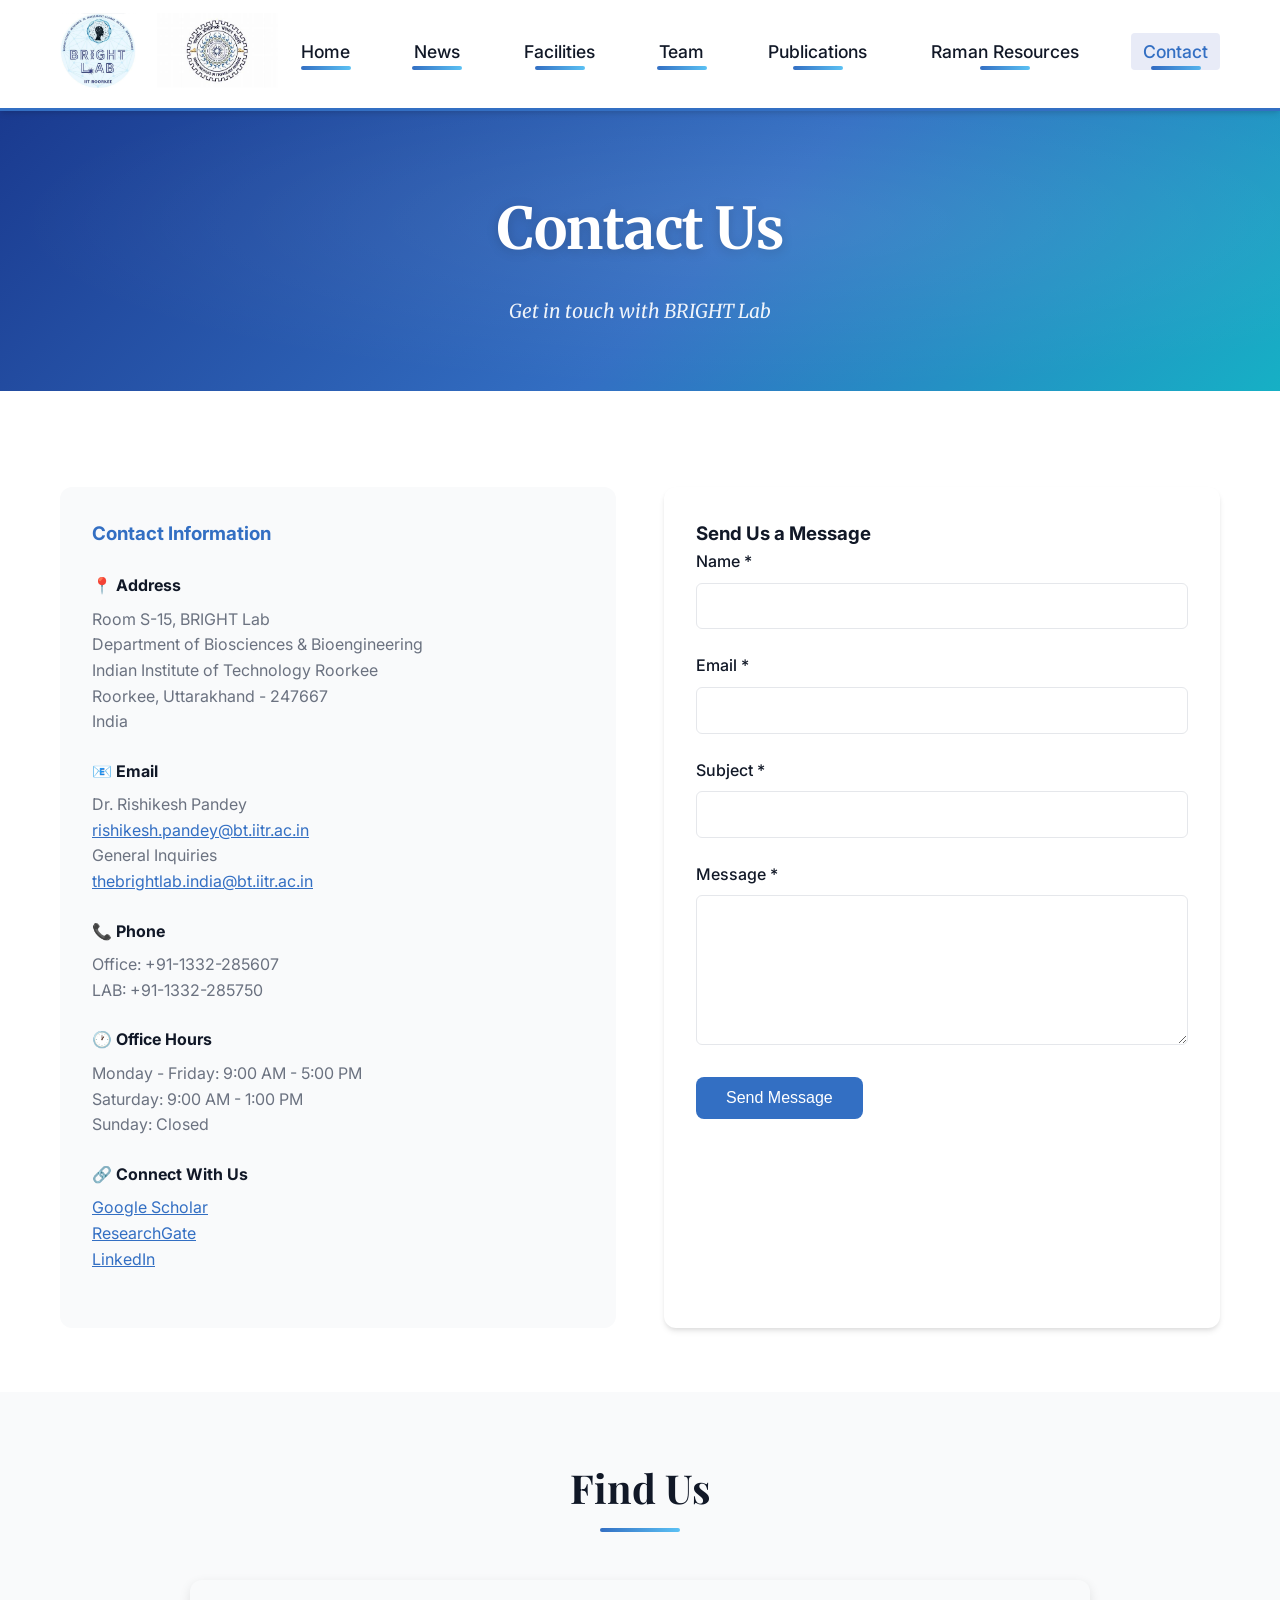
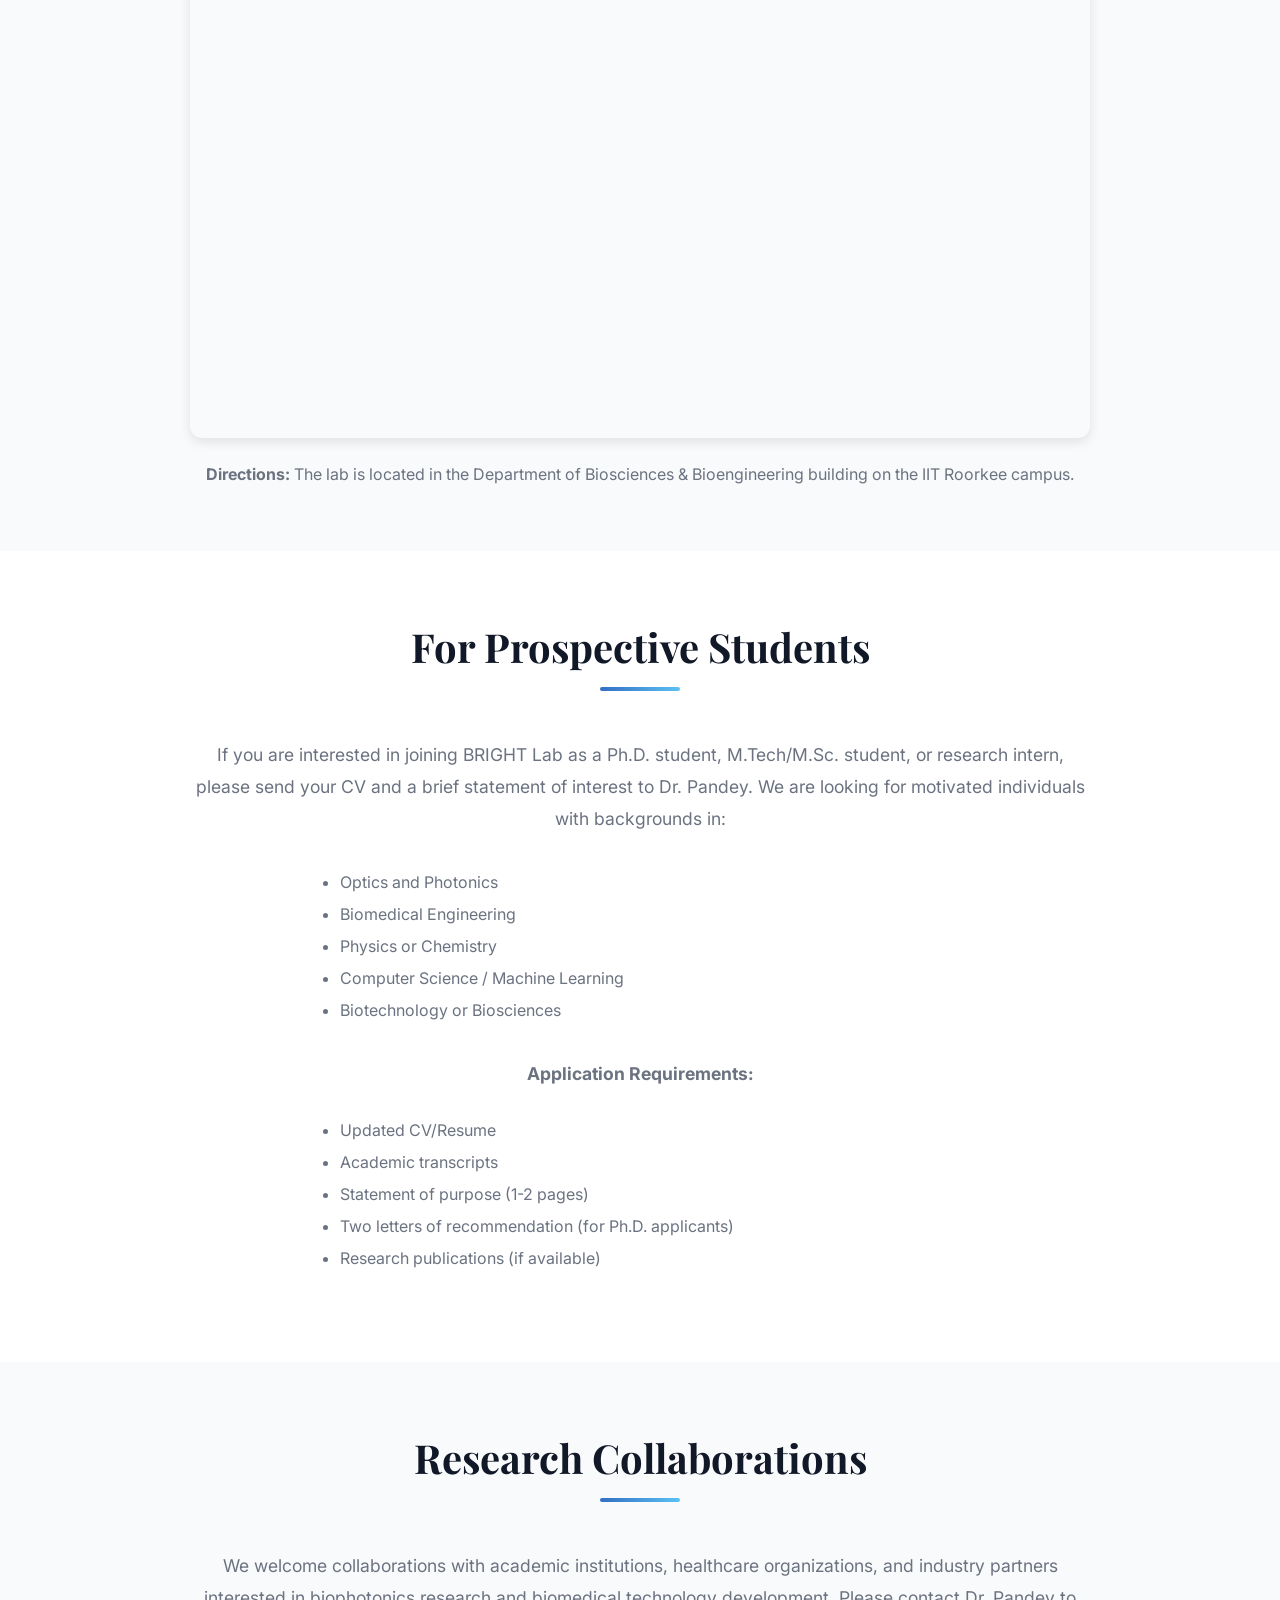
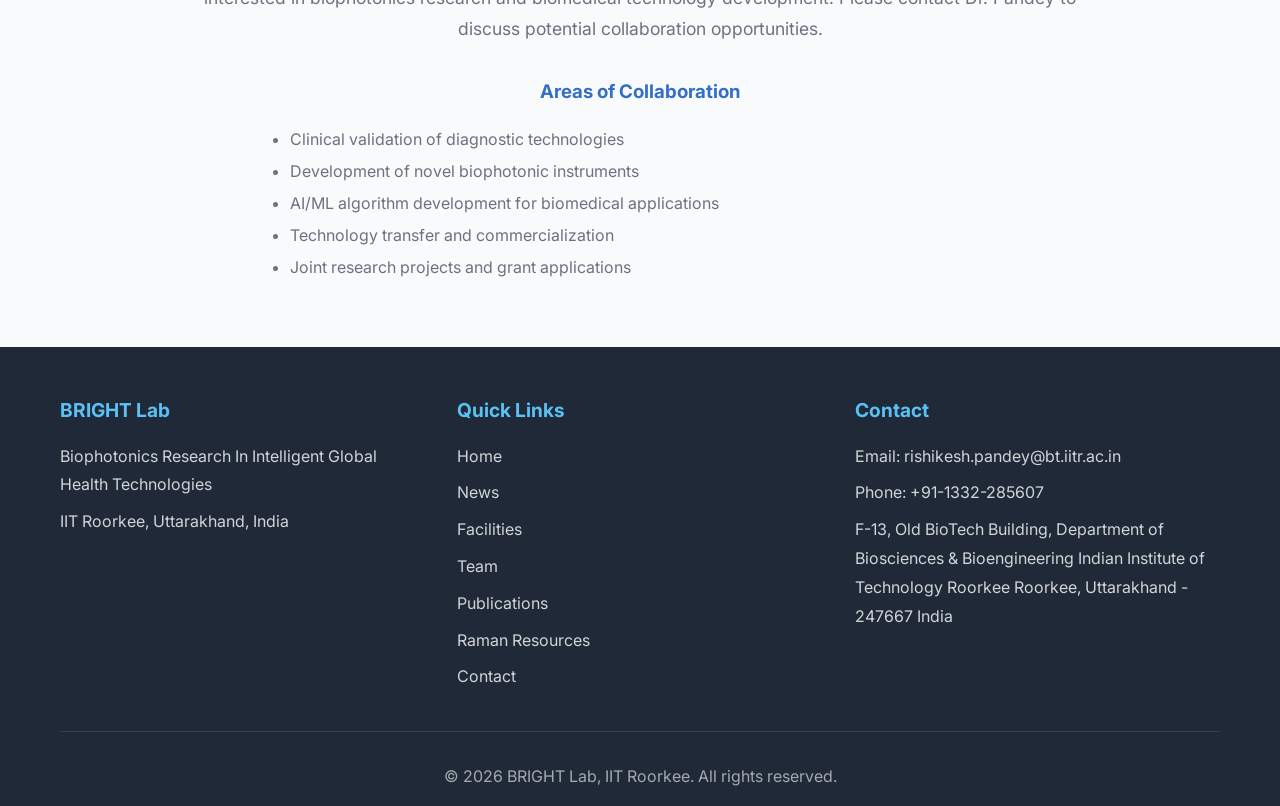
==== commit 86f1db52: "Hello BIGHTLAB!" ====
--- a/contact.html
+++ b/contact.html
@@ -13,19 +13,22 @@
         <div class="container">
             <div class="nav-wrapper">
                 <div class="logo-section">
-                    <!-- <div class="logo-placeholder">BRIGHT LAB</div> -->
-                    <img src="images/brightlablogo.jpeg" alt="BRIGHT Lab Logo" height="85">
-                    <!-- <div class="iit-logo-placeholder">IIT ROORKEE</div> -->
-                    <img src="images/iitroorkee.jpeg" alt="BRIGHT Lab Logo" height="85">
+                    <a href="https://www.thebrightlab.in/index.html" target="_blank">
+                        <img src="images/brightlablogo.jpeg" alt="BRIGHT Lab" height="70">
+                    </a>
+
+                    <a href="https://www.iitr.ac.in/" target="_blank">
+                        <img src="images/iitroorkee.jpeg" alt="IIT R" height="70">
+                    </a>
                 </div>
                 <ul class="nav-menu" id="navMenu">
-                    <li><a href="index.html">Home</a></li>
-                    <li><a href="news.html">News</a></li>
-                    <li><a href="facilities.html">Facilities</a></li>
-                    <li><a href="team.html">Team</a></li>
-                    <li><a href="publications.html">Publications</a></li>
-                    <li><a href="raman-resources.html">Raman Resources</a></li>
-                    <li><a href="contact.html" class="active">Contact</a></li>
+                    <li><a href="index.html">Home</a> <div class="underline2"></div></li>
+                    <li><a href="news.html">News</a> <div class="underline2"></div></li>
+                    <li><a href="facilities.html">Facilities</a> <div class="underline2"></div></li>
+                    <li><a href="team.html">Team</a> <div class="underline2"></div></li>
+                    <li><a href="publications.html">Publications</a> <div class="underline2"></div></li>
+                    <li><a href="raman-resources.html">Raman Resources</a> <div class="underline2"></div></li>
+                    <li><a href="contact.html" class="active">Contact</a> <div class="underline2"></div></li>
                 </ul>
                 <div class="hamburger" id="hamburger">
                     <span></span>
@@ -54,7 +57,7 @@
                     
                     <div class="contact-item">
                         <h4>📍 Address</h4>
-                        <p>BRIGHT Lab<br>
+                        <p>Room S-15, BRIGHT Lab<br>
                         Department of Biosciences & Bioengineering<br>
                         Indian Institute of Technology Roorkee<br>
                         Roorkee, Uttarakhand - 247667<br>
@@ -66,13 +69,13 @@
                         <p>Dr. Rishikesh Pandey<br>
                         <a href="mailto:rishikesh.pandey@bt.iitr.ac.in" style="color: var(--primary-color);">rishikesh.pandey@bt.iitr.ac.in</a></p>
                         <p>General Inquiries<br>
-                        <a href="mailto:brightlab@bt.iitr.ac.in" style="color: var(--primary-color);">brightlab@bt.iitr.ac.in</a></p>
+                        <a href="mailto:thebrightlab.india@bt.iitr.ac.in" style="color: var(--primary-color);">thebrightlab.india@bt.iitr.ac.in</a></p>
                     </div>
 
                     <div class="contact-item">
                         <h4>📞 Phone</h4>
                         <p>Office: +91-1332-285607<br>
-                        <!-- Department: +91-1332-285750</p> -->
+                        LAB: +91-1332-285750</p>
                     </div>
 
                     <div class="contact-item">
@@ -239,7 +242,7 @@
                         <li><a href="team.html">Team</a></li>
                         <li><a href="publications.html">Publications</a></li>
                         <li><a href="raman-resources.html">Raman Resources</a></li>
-                        
+                        <li><a href="contact.html">Contact</a></li>
                     </ul>
                 </div>
                 <div class="footer-section">
--- a/styles.css
+++ b/styles.css
@@ -1,6 +1,8 @@
 /* ==================== 
    Global Styles 
    ==================== */
+@import url('https://fonts.googleapis.com/css2?family=Inter:wght@300;400;500;600;700&family=Merriweather:wght@300;400;700&display=swap');
+
 * {
     margin: 0;
     padding: 0;
@@ -22,7 +24,7 @@
 }
 
 body {
-    font-family: 'Roboto', sans-serif;
+    font-family: 'Inter', system-ui, -apple-system, BlinkMacSystemFont, 'Segoe UI', sans-serif;
     line-height: 1.6;
     color: var(--text-dark);
     background-color: var(--white);
@@ -55,7 +57,7 @@
     display: flex;
     justify-content: space-between;
     align-items: center;
-    padding: 0.6rem 0;
+    padding: 0.8rem 0;
     position: relative; /* anchor for absolute dropdown */
 }
 
@@ -67,13 +69,13 @@
 
 /* Base logo height — controlled purely by CSS */
 .logo-section img {
-    height: 62px;
+    height: 75px;
 }
 
 .logo-placeholder,
 .iit-logo-placeholder {
     font-weight: 700;
-    font-size: 1.2rem;
+    font-size: 1.4rem;
     color: var(--primary-color);
     padding: 10px 15px;
     border: 2px solid var(--primary-color);
@@ -81,15 +83,16 @@
 }
 
 .iit-logo-placeholder {
-    font-size: 0.9rem;
+    font-size: 1.1rem;
     background-color: var(--primary-color);
     color: var(--white);
 }
 
 .nav-menu {
     display: flex;
+    flex-wrap: nowrap;
     list-style: none;
-    gap: 2rem;
+    gap: 2.5rem;
     align-items: center;
 }
 
@@ -97,9 +100,11 @@
     text-decoration: none;
     color: var(--text-dark);
     font-weight: 500;
+    font-size: 1.1rem;
     transition: color 0.3s ease;
     padding: 8px 12px;
     border-radius: 4px;
+    white-space: nowrap;
 }
 
 .nav-menu a:hover,
@@ -120,8 +125,8 @@
 }
 
 .hamburger span {
-    width: 25px;
-    height: 3px;
+    width: 30px;
+    height: 4px;
     background-color: var(--primary-color);
     transition: 0.3s ease;
     display: block;
@@ -150,7 +155,7 @@
     text-align: center;
     position: relative;
     overflow: hidden;
-    min-height: 350px;
+    min-height: 280px;
     display: flex;
     align-items: center;
     justify-content: center;
@@ -181,27 +186,27 @@
 
 /* Light ray animations - 60 degree angle - LOOPING */
 .ray {
-    animation: rayFall 2.2s ease-in infinite;
+    /* animation: rayFall 2.2s ease-in infinite; */
 }
 
 .ray-1 {
-    animation-delay: 0s;
+    /* animation-delay: 0s; */
 }
 
 .ray-2 {
-    animation-delay: 0.2s;
+    /* animation-delay: 0.2s; */
 }
 
 .ray-3 {
-    animation-delay: 0.4s;
+    /* animation-delay: 0.4s; */
 }
 
 .ray-4 {
-    animation-delay: 0.6s;
+    /* animation-delay: 0.6s; */
 }
 
 .ray-5 {
-    animation-delay: 0.8s;
+    /* animation-delay: 0.8s; */
 }
 
 @keyframes rayFall {
@@ -227,27 +232,27 @@
 
 /* Reflected ray animations - bounce back after hitting surface */
 .reflected-ray {
-    animation: rayReflect 2.2s ease-out infinite;
+    /* animation: rayReflect 2.2s ease-out infinite; */
 }
 
 .reflected-ray-1 {
-    animation-delay: 0s;
+    /* animation-delay: 0s; */
 }
 
 .reflected-ray-2 {
-    animation-delay: 0.2s;
+    /* animation-delay: 0.2s; */
 }
 
 .reflected-ray-3 {
-    animation-delay: 0.4s;
+    /* animation-delay: 0.4s; */
 }
 
 .reflected-ray-4 {
-    animation-delay: 0.6s;
+    /* animation-delay: 0.6s; */
 }
 
 .reflected-ray-5 {
-    animation-delay: 0.8s;
+    /* animation-delay: 0.8s; */
 }
 
 @keyframes rayReflect {
@@ -275,64 +280,64 @@
 
 /* Photon ejection animations - RANDOM DIRECTIONS */
 .photon-1a, .photon-1b {
-    animation: ejectPhotonUpRight 1.8s ease-out infinite;
+    /* animation: ejectPhotonUpRight 1.8s ease-out infinite; */
 }
 
 .photon-2a, .photon-2b {
-    animation: ejectPhotonUp 1.8s ease-out infinite;
+    /* animation: ejectPhotonUp 1.8s ease-out infinite; */
 }
 
 .photon-3a, .photon-3b {
-    animation: ejectPhotonUpLeft 1.8s ease-out infinite;
+    /* animation: ejectPhotonUpLeft 1.8s ease-out infinite; */
 }
 
 .photon-4a, .photon-4b {
-    animation: ejectPhotonRight 1.8s ease-out infinite;
+    /* animation: ejectPhotonRight 1.8s ease-out infinite; */
 }
 
 .photon-5a, .photon-5b {
-    animation: ejectPhotonDownRight 1.8s ease-out infinite;
+    /* animation: ejectPhotonDownRight 1.8s ease-out infinite; */
 }
 
 .photon-6a, .photon-6b {
-    animation: ejectPhotonDown 1.8s ease-out infinite;
+    /* animation: ejectPhotonDown 1.8s ease-out infinite; */
 }
 
 .photon-7a, .photon-7b {
-    animation: ejectPhotonDownLeft 1.8s ease-out infinite;
+    /* animation: ejectPhotonDownLeft 1.8s ease-out infinite; */
 }
 
 .photon-8a, .photon-8b {
-    animation: ejectPhotonLeft 1.8s ease-out infinite;
+    /* animation: ejectPhotonLeft 1.8s ease-out infinite; */
 }
 
 .photon-9a, .photon-9b {
-    animation: ejectPhotonUpRight 1.8s ease-out infinite;
+    /* animation: ejectPhotonUpRight 1.8s ease-out infinite; */
 }
 
 /* Opposite direction animations - also random */
 .photon-1c, .photon-1d {
-    animation: ejectPhotonDown 1.8s ease-out infinite;
+    /* animation: ejectPhotonDown 1.8s ease-out infinite; */
 }
 
 .photon-2c, .photon-2d {
-    animation: ejectPhotonDownRight 1.8s ease-out infinite;
+    /* animation: ejectPhotonDownRight 1.8s ease-out infinite; */
 }
 
 .photon-4c, .photon-4d {
-    animation: ejectPhotonDownLeft 1.8s ease-out infinite;
+    /* animation: ejectPhotonDownLeft 1.8s ease-out infinite; */
 }
 
 .photon-5c, .photon-5d {
-    animation: ejectPhotonLeft 1.8s ease-out infinite;
+    /* animation: ejectPhotonLeft 1.8s ease-out infinite; */
 }
 
 .photon-7c, .photon-7d {
-    animation: ejectPhotonUpLeft 1.8s ease-out infinite;
+    /* animation: ejectPhotonUpLeft 1.8s ease-out infinite; */
 }
 
 .photon-8c, .photon-8d {
-    animation: ejectPhotonUpRight 1.8s ease-out infinite;
+    /* animation: ejectPhotonUpRight 1.8s ease-out infinite; */
 }
 
 /* Random direction animations - ALL 8 DIRECTIONS */
@@ -425,7 +430,7 @@
 }
 
 .hero-title {
-    font-family: 'Playfair Display', serif;
+    font-family: 'Merriweather', serif;
     font-size: 3.6rem;
     margin-bottom: 1.2rem;
     font-weight: 700;
@@ -434,7 +439,7 @@
 }
 
 .bright-text {
-    background: linear-gradient(135deg, #ffeb3b 0%, #fdd835 30%, #ffeb3b 60%, #ffeb3b 100%);
+    background: linear-gradient(135deg, #00ccff 0%, #29cef7 0%, #29cef7 0%, #29cef7 0%);
     -webkit-background-clip: text;
     -webkit-text-fill-color: transparent;
     background-clip: text;
@@ -443,22 +448,22 @@
     letter-spacing: 0.05em;
     text-transform: uppercase;
     font-style: normal;
-    filter: drop-shadow(0 0 12px rgba(255, 235, 59, 0.8));
-    animation: brightGlow 2s ease-in-out infinite;
+    /* filter: drop-shadow(0 0 12px rgba(0, 200, 255, 0.8)); */
+    /* animation: brightGlow 2s ease-in-out infinite; */
 }
 
 @keyframes brightGlow {
     0%, 100% {
-        filter: drop-shadow(0 0 8px rgba(251, 191, 36, 0.6));
+        filter: drop-shadow(0 0 8px rgba(2, 145, 255, 0.907));
     }
     50% {
-        filter: drop-shadow(0 0 15px rgba(251, 191, 36, 0.9));
+        filter: drop-shadow(0 0 15px rgba(33, 144, 255, 0.9));
     }
 }
 
 .hero-subtitle {
-    font-family: 'Playfair Display', serif;
-    font-size: 1.4rem;
+    font-family: 'Merriweather', serif;
+    font-size: 1.2rem;
     font-style: italic;
     opacity: 0.92;
     max-width: 750px;
@@ -472,7 +477,7 @@
 
 /* Rotating DNA Strand Animation */
 .dna-strand {
-    animation: rotateDNA 6s linear infinite;
+    /* animation: rotateDNA 6s linear infinite; */
 }
 
 @keyframes rotateDNA {
@@ -491,19 +496,19 @@
 
 /* RBC Animation - gentle rotation and movement */
 .rbc {
-    animation: rotateRBC 4s linear infinite, floatRBC 3s ease-in-out infinite;
+    /* animation: rotateRBC 4s linear infinite, floatRBC 3s ease-in-out infinite; */
 }
 
 .rbc-1 {
-    animation-delay: 0s, 0s;
+    /* animation-delay: 0s, 0s; */
 }
 
 .rbc-2 {
-    animation-delay: 0.7s, 0.5s;
+    /* animation-delay: 0.7s, 0.5s; */
 }
 
 .rbc-3 {
-    animation-delay: 1.4s, 1s;
+    /* animation-delay: 1.4s, 1s; */
 }
 
 @keyframes rotateRBC {
@@ -526,15 +531,15 @@
 
 /* WBC Animation - rotation, float and pulsing */
 .wbc {
-    animation: rotateRBC 4s linear infinite, floatRBC 3s ease-in-out infinite, pulseWBC 2.5s ease-in-out infinite;
+    /* animation: rotateRBC 4s linear infinite, floatRBC 3s ease-in-out infinite, pulseWBC 2.5s ease-in-out infinite; */
 }
 
 .wbc-1 {
-    animation-delay: 0s, 0s, 0s;
+    /* animation-delay: 0s, 0s, 0s; */
 }
 
 .wbc-2 {
-    animation-delay: 0.7s, 0.5s, 0.8s;
+    /* animation-delay: 0.7s, 0.5s, 0.8s; */
 }
 
 @keyframes pulseWBC {
@@ -677,6 +682,14 @@
     border-radius: 2px;
 }
 
+.underline2 {
+    width: 50px;
+    height: 4px;
+    background: linear-gradient(90deg, var(--primary-color), var(--accent-color));
+    margin: 0 auto;
+    border-radius: 2px;
+}
+
 /* ==================== 
    About Section 
    ==================== */
@@ -1340,12 +1353,12 @@
     }
 
     .hero-subtitle {
-        font-size: 1.2rem;
+        font-size: 1rem;
     }
 
     /* Mobile-responsive animations */
     .hero {
-        min-height: 300px;
+        min-height: 240px;
     }
 
     /* Scale down photon animations for mobile */
@@ -1476,17 +1489,17 @@
 
     /* Shrink logos more on very small screens */
     .logo-section img {
-        height: 36px !important;
+        height: 45px !important;
     }
 
     /* Slim down the nav wrapper padding */
     .nav-wrapper {
-        padding: 0.45rem 0;
+        padding: 0.6rem 0;
     }
 
     .logo-placeholder,
     .iit-logo-placeholder {
-        font-size: 0.9rem;
+        font-size: 1rem;
         padding: 8px 12px;
     }
 
@@ -1495,12 +1508,12 @@
     }
 
     .hero-subtitle {
-        font-size: 1rem;
+        font-size: 0.9rem;
     }
 
     /* Extra small mobile - optimize animations */
     .hero {
-        min-height: 280px;
+        min-height: 220px;
     }
 
     /* Reduce animation distances even more for small phones */
@@ -1599,7 +1612,7 @@
 
 /* Hero badge */
 .rr-hero {
-    padding-bottom: 3.5rem;
+    padding-bottom: 2rem;
 }
 
 .rr-hero-badge {
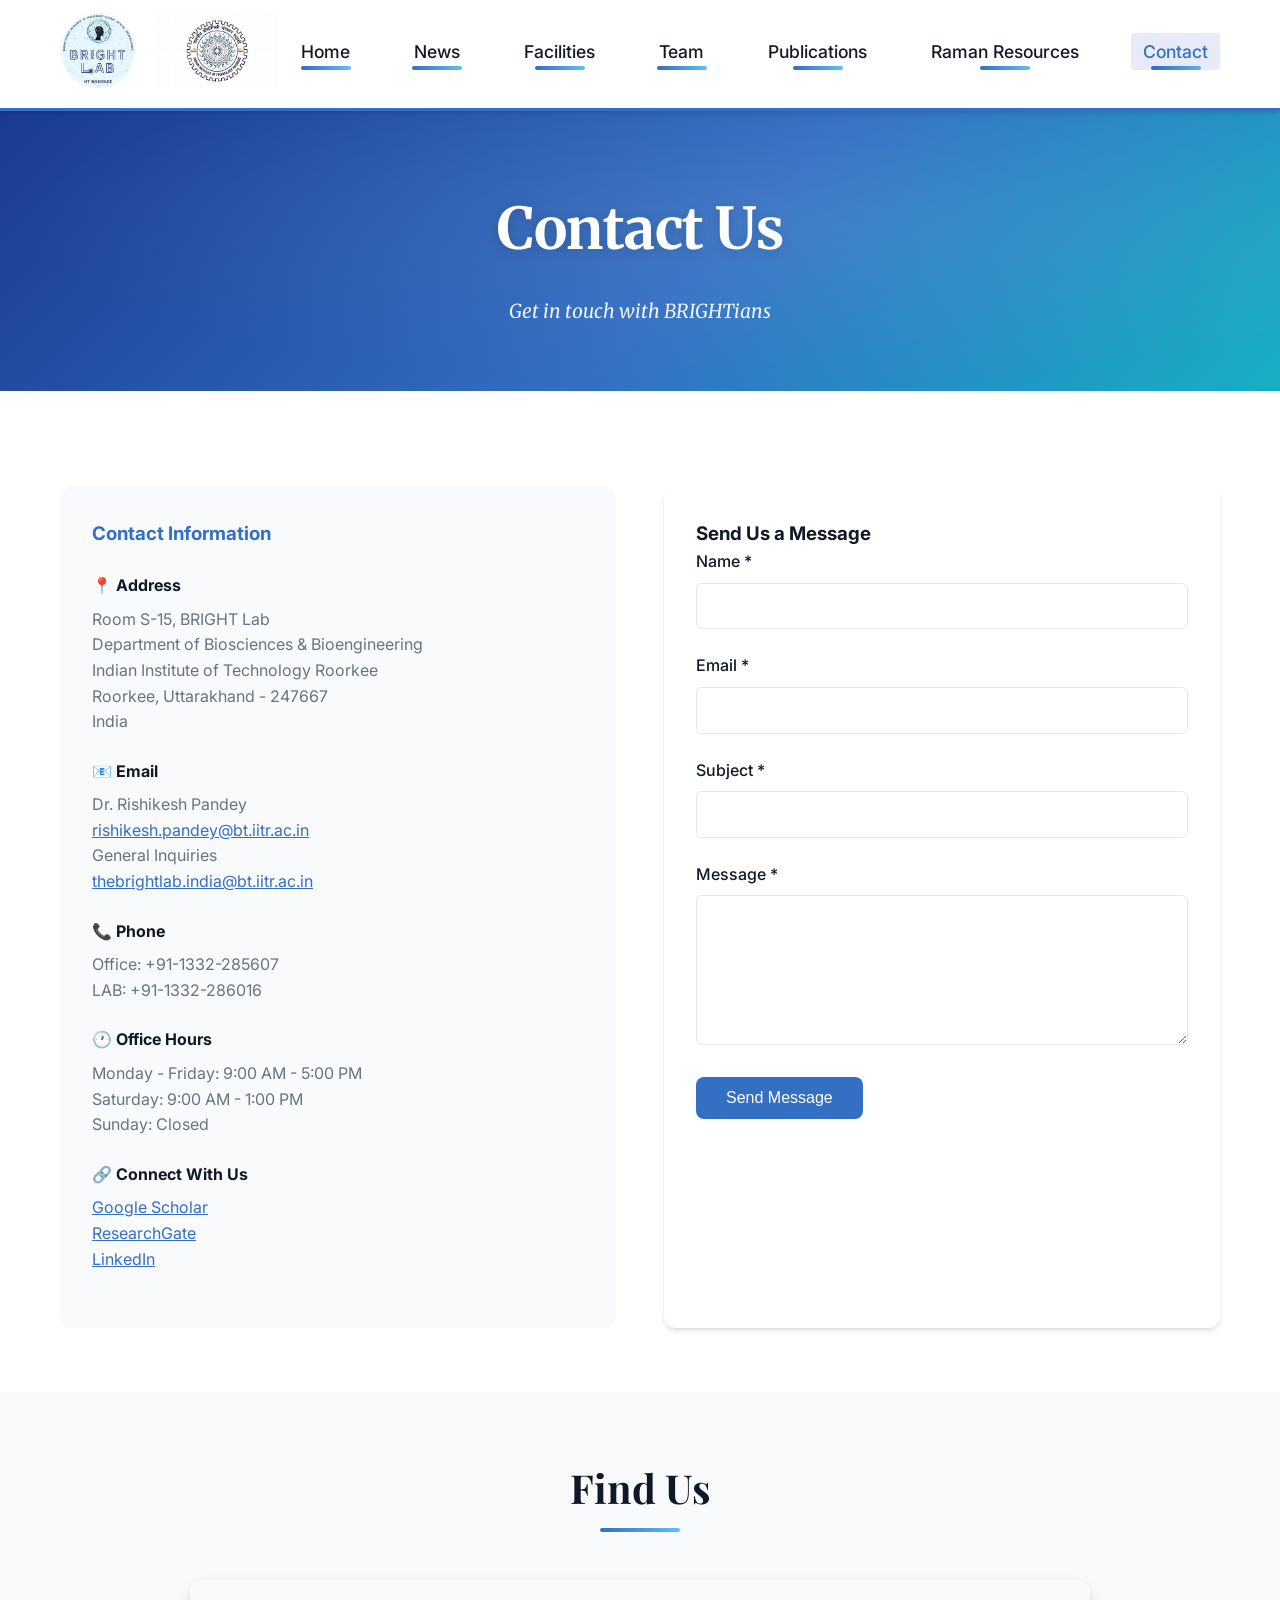
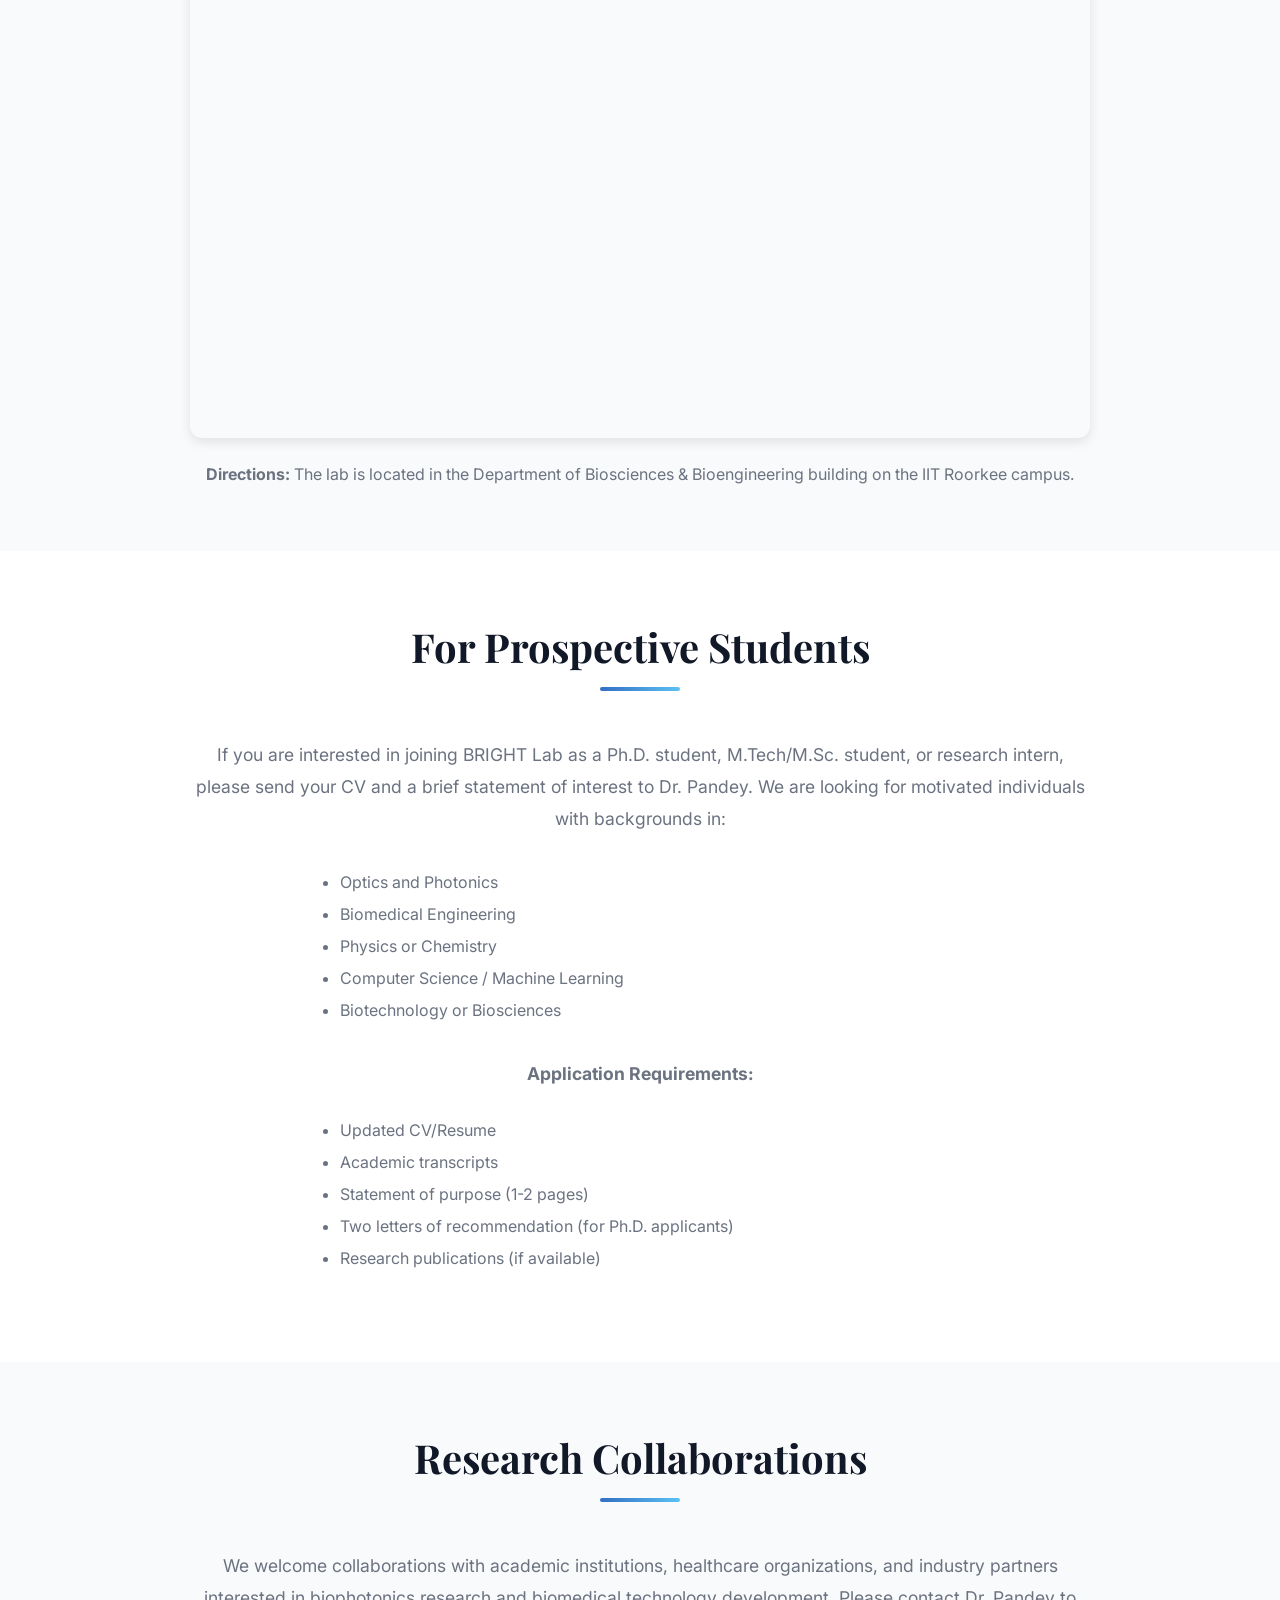
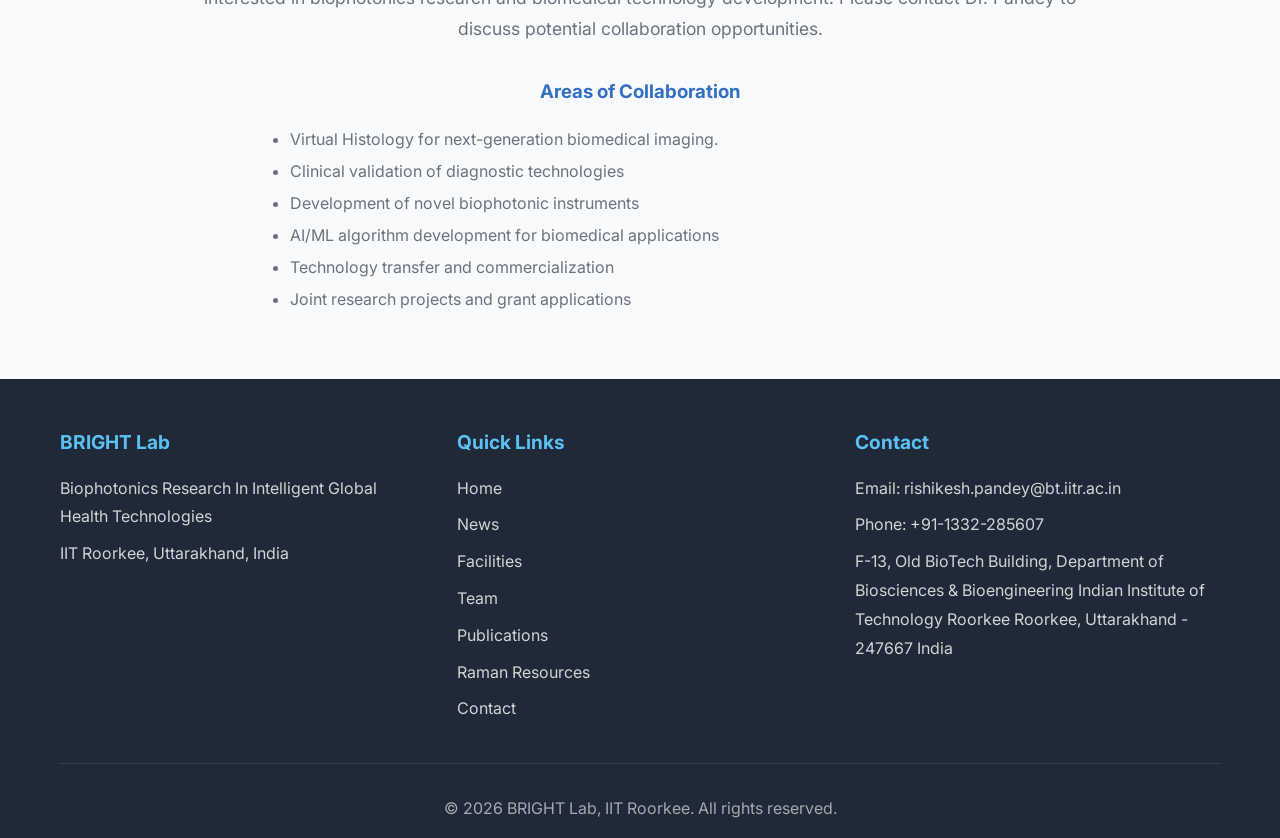
==== commit 4cb149b1: "hello brightians" ====
--- a/contact.html
+++ b/contact.html
@@ -43,7 +43,7 @@
     <section class="hero">
         <div class="container">
             <h1 class="hero-title">Contact Us</h1>
-            <p class="hero-subtitle">Get in touch with BRIGHT Lab</p>
+            <p class="hero-subtitle">Get in touch with BRIGHTians</p>
         </div>
     </section>
 
@@ -75,7 +75,7 @@
                     <div class="contact-item">
                         <h4>📞 Phone</h4>
                         <p>Office: +91-1332-285607<br>
-                        LAB: +91-1332-285750</p>
+                        LAB: +91-1332-286016</p>
                     </div>
 
                     <div class="contact-item">
@@ -213,6 +213,7 @@
                 <div style="margin-top: 2rem;">
                     <h3 style="color: var(--primary-color); margin-bottom: 1rem;">Areas of Collaboration</h3>
                     <ul style="text-align: left; max-width: 700px; margin: 0 auto; color: var(--text-light); line-height: 2;">
+                        <li>Virtual Histology for next-generation biomedical imaging.</li>
                         <li>Clinical validation of diagnostic technologies</li>
                         <li>Development of novel biophotonic instruments</li>
                         <li>AI/ML algorithm development for biomedical applications</li>
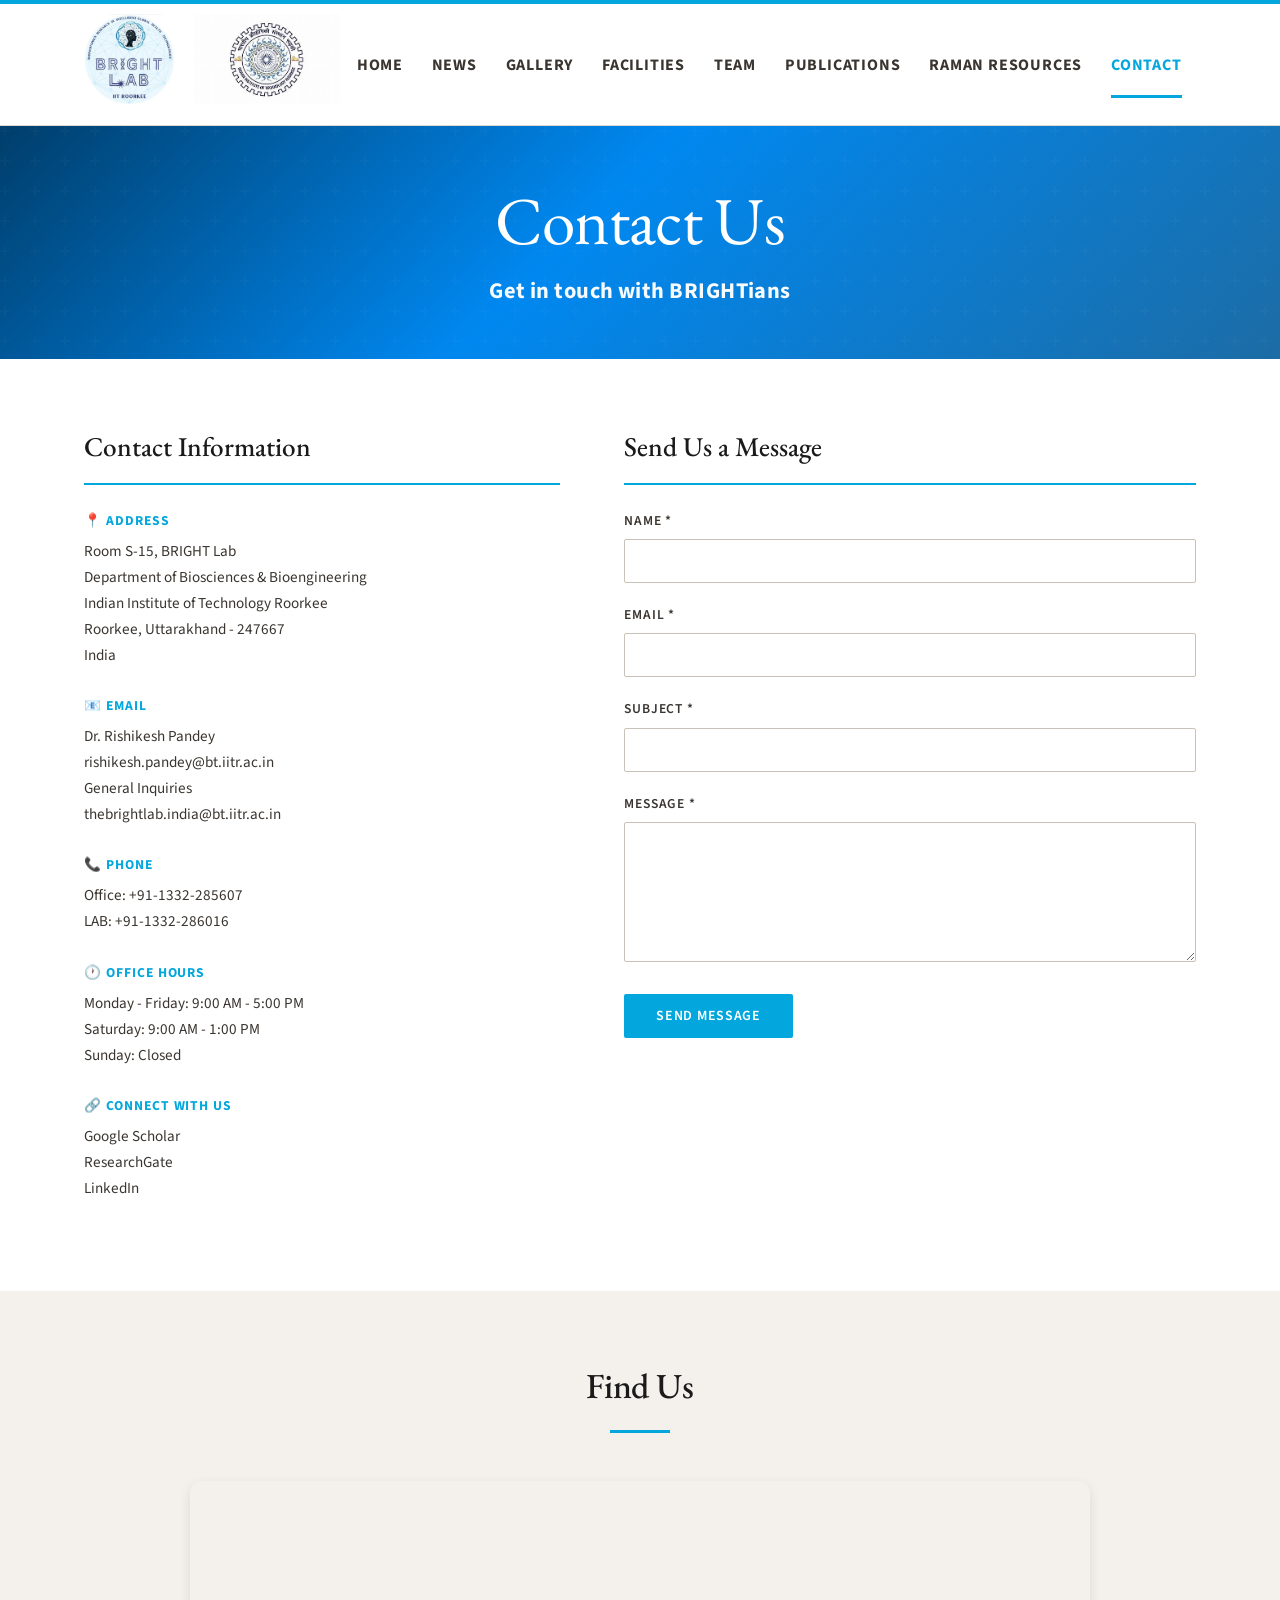
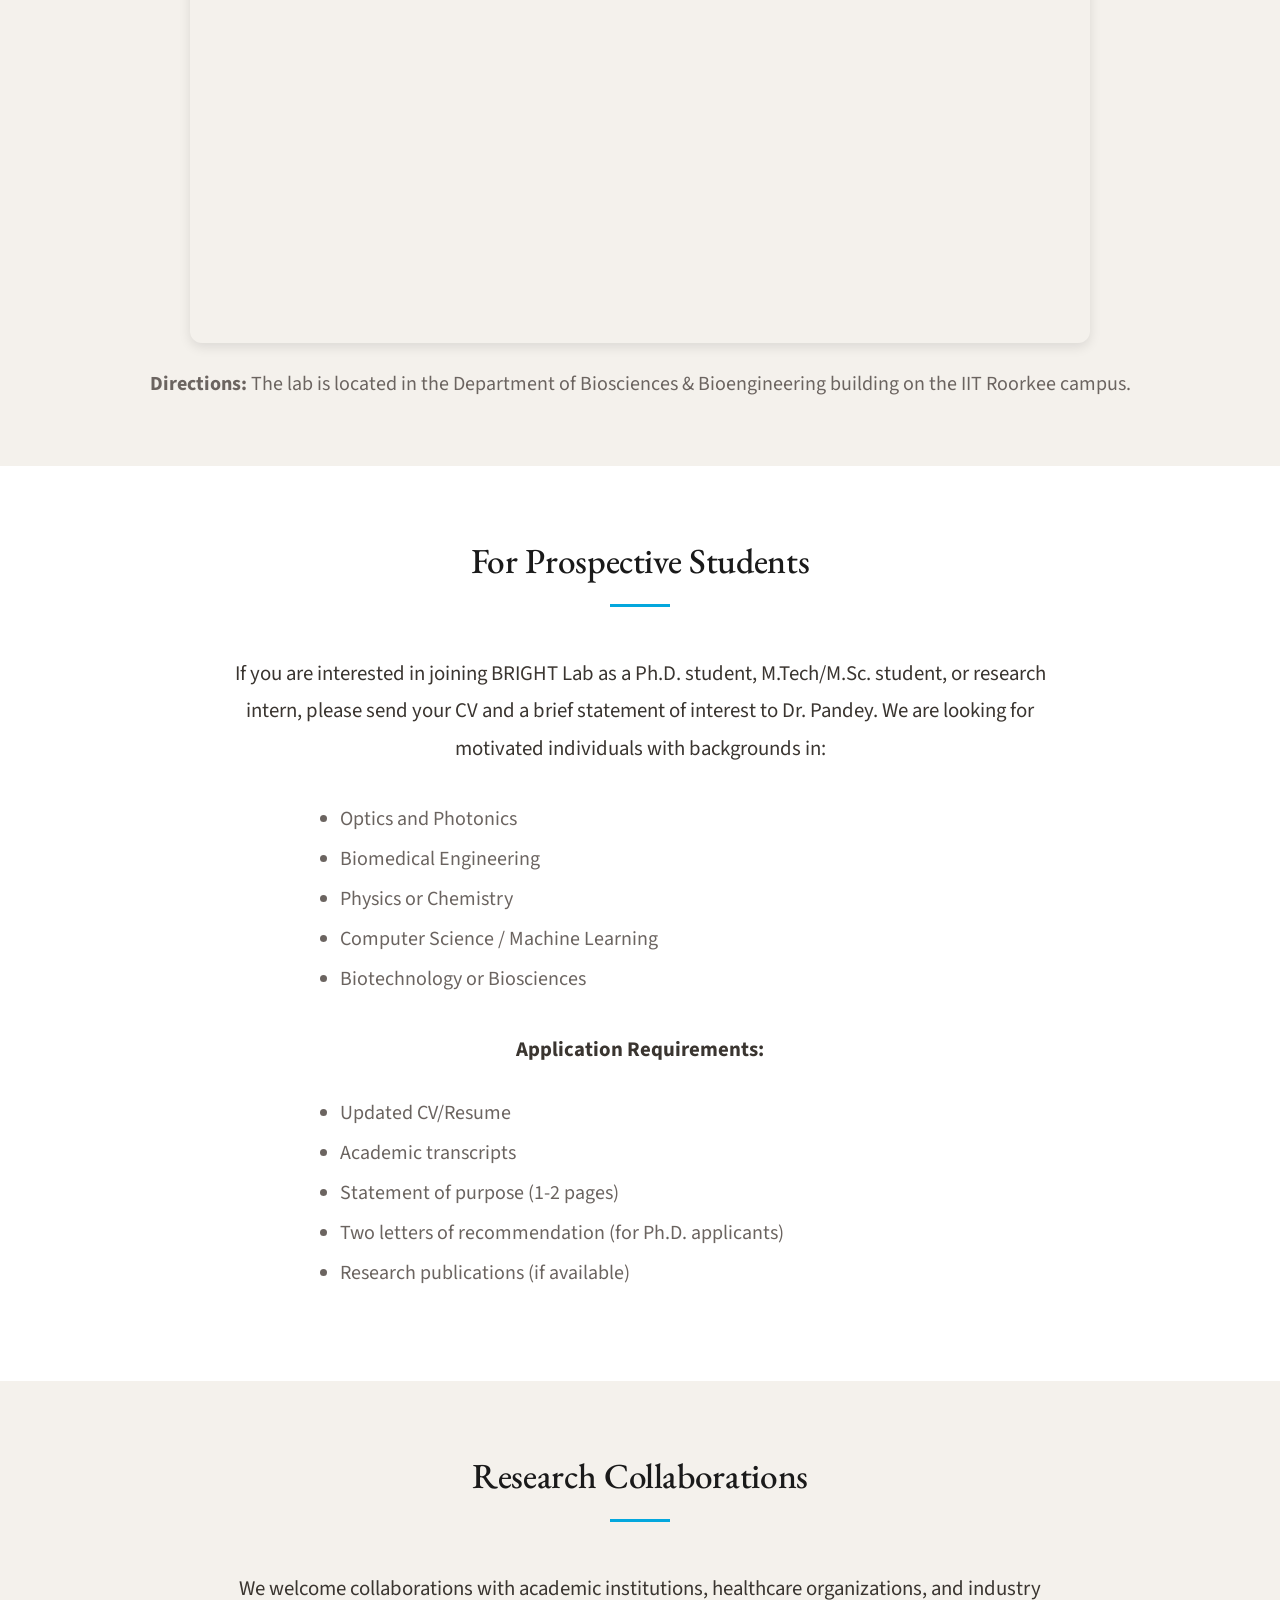
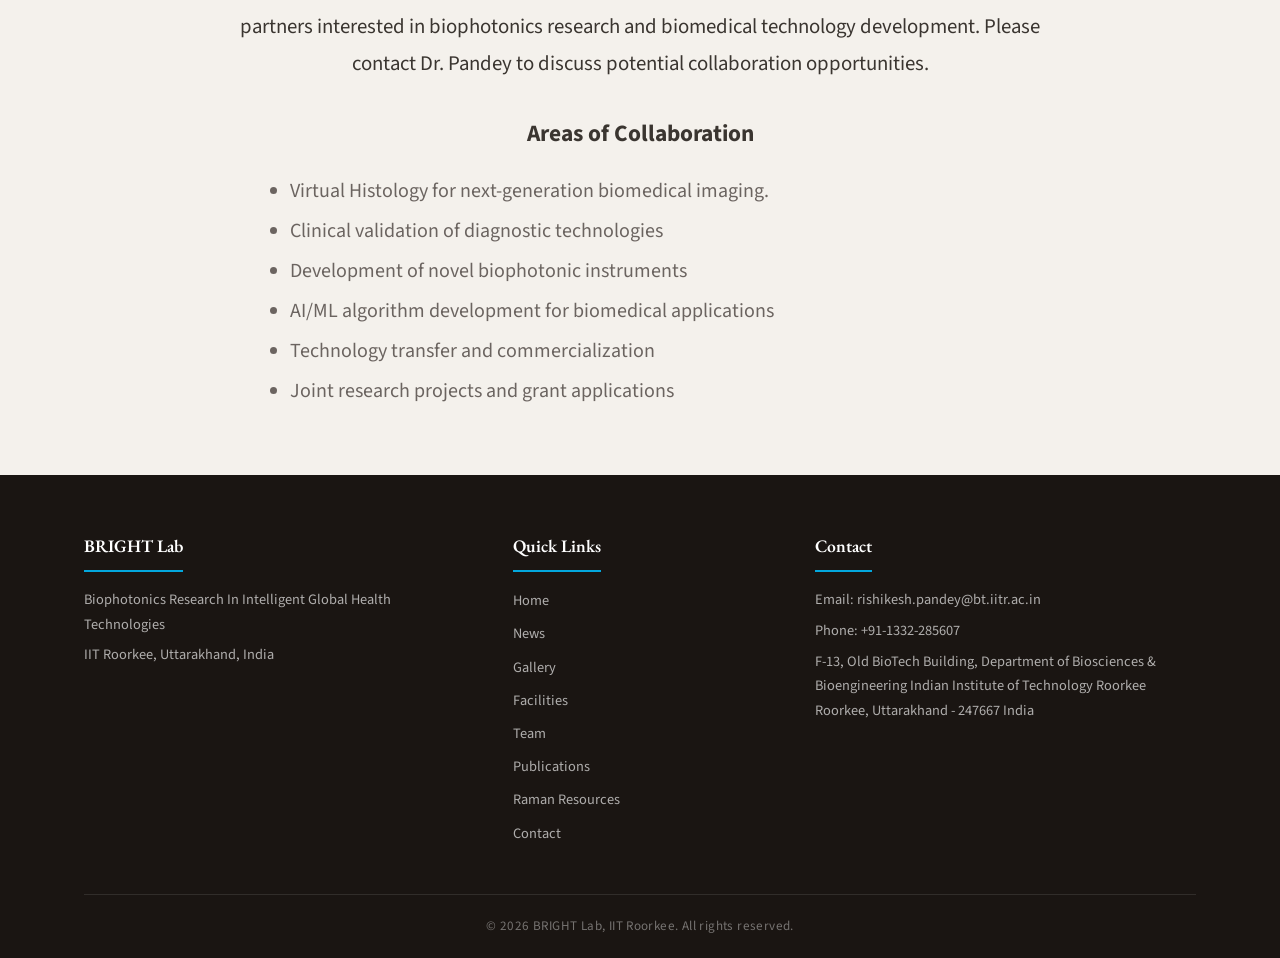
==== commit 8adfec91: "Version2.0" ====
--- a/contact.html
+++ b/contact.html
@@ -5,7 +5,7 @@
     <meta name="viewport" content="width=device-width, initial-scale=1.0">
     <title>Contact - BRIGHT Lab</title>
     <link rel="stylesheet" href="styles.css">
-    <link href="https://fonts.googleapis.com/css2?family=Playfair+Display:ital,wght@0,400;0,700;1,400&family=Roboto:wght@300;400;500;700&display=swap" rel="stylesheet">
+    <link href="https://fonts.googleapis.com/css2?family=EB+Garamond:ital,wght@0,400;0,500;0,600;0,700;1,400;1,500&family=Source+Sans+3:wght@300;400;500;600;700&display=swap" rel="stylesheet">
 </head>
 <body>
     <!-- Navigation -->
@@ -24,6 +24,7 @@
                 <ul class="nav-menu" id="navMenu">
                     <li><a href="index.html">Home</a> <div class="underline2"></div></li>
                     <li><a href="news.html">News</a> <div class="underline2"></div></li>
+                    <li><a href="Gallery.html">Gallery</a> <div class="underline2"></div></li>
                     <li><a href="facilities.html">Facilities</a> <div class="underline2"></div></li>
                     <li><a href="team.html">Team</a> <div class="underline2"></div></li>
                     <li><a href="publications.html">Publications</a> <div class="underline2"></div></li>
@@ -239,6 +240,7 @@
                     <ul>
                         <li><a href="index.html">Home</a></li>
                         <li><a href="news.html">News</a></li>
+                        <li><a href="Gallery.html">Gallery</a></li>
                         <li><a href="facilities.html">Facilities</a></li>
                         <li><a href="team.html">Team</a></li>
                         <li><a href="publications.html">Publications</a></li>
--- a/styles.css
+++ b/styles.css
@@ -1,7 +1,8 @@
 /* ==================== 
-   Global Styles 
-   ==================== */
-@import url('https://fonts.googleapis.com/css2?family=Inter:wght@300;400;500;600;700&family=Merriweather:wght@300;400;700&display=swap');
+   BRIGHT Lab — Harvard-Inspired Design System
+   ==================== */
+
+@import url('https://fonts.googleapis.com/css2?family=EB+Garamond:ital,wght@0,400;0,500;0,600;0,700;1,400;1,500&family=Source+Sans+3:wght@300;400;500;600;700&display=swap');
 
 * {
     margin: 0;
@@ -10,45 +11,94 @@
 }
 
 :root {
-    --primary-color: #336fc3;
-    --secondary-color: rgb(22, 176, 197);
-    --accent-color: #5bc1f4;
-    --dark-bg: #1f2937;
-    --light-bg: #f9fafb;
-    --text-dark: #111827;
-    --text-light: #6b7280;
-    --white: #ffffff;
-    --border-color: #e5e7eb;
-    --shadow: 0 4px 6px -1px rgba(0, 0, 0, 0.1), 0 2px 4px -1px rgba(0, 0, 0, 0.06);
-    --shadow-lg: 0 10px 15px -3px rgba(0, 0, 0, 0.1), 0 4px 6px -2px rgba(0, 0, 0, 0.05);
-}
+    /* Harvard-inspired palette */
+    --crimson:       #03a7dd;
+    --crimson-dark:  #0088f0;
+    --crimson-light: #0092e6;
+    --gold:          #C9A84C;
+    --gold-light:    #00bcf0;
+
+    /* Neutrals */
+    --white:         #FFFFFF;
+    --off-white:     #F9F6F1;
+    --light-bg:      #F4F1EC;
+    --border-light:  #DDD8D0;
+    --border:        #C8C2B8;
+    --text-dark:     #1A1A1A;
+    --text-body:     #3A3530;
+    --text-light:    #6B6460;
+    --text-muted:    #9A948E;
+
+    /* Shadows */
+    --shadow-sm:  0 1px 3px rgba(0,0,0,0.08);
+    --shadow:     0 4px 12px rgba(0,0,0,0.10);
+    --shadow-lg:  0 12px 32px rgba(0,0,0,0.12);
+
+    /* Typography scale */
+    --font-serif: 'EB Garamond', Georgia, serif;
+    --font-sans:  'Source Sans 3', system-ui, sans-serif;
+}
+
+html { scroll-behavior: smooth; }
 
 body {
-    font-family: 'Inter', system-ui, -apple-system, BlinkMacSystemFont, 'Segoe UI', sans-serif;
-    line-height: 1.6;
+    font-family: var(--font-sans);
+    font-size: 20px;
+    line-height: 1.75;
+    color: var(--text-body);
+    background-color: var(--white);
+}
+
+/* ==================== 
+   UTILITY
+   ==================== */
+.container {
+    max-width: 1160px;
+    margin: 0 auto;
+    padding: 0 24px;
+}
+
+.section-header {
+    text-align: center;
+    margin-bottom: 3rem;
+}
+
+.section-header h2 {
+    font-family: var(--font-serif);
+    font-size: 2.2rem;
+    font-weight: 500;
     color: var(--text-dark);
-    background-color: var(--white);
-}
-
-.container {
-    max-width: 1200px;
-    margin: 0 auto;
-    padding: 0 20px;
+    margin-bottom: 0.6rem;
+    letter-spacing: -0.01em;
+}
+
+/* Harvard-style thick rule */
+.underline {
+    width: 60px;
+    height: 3px;
+    background: var(--crimson);
+    margin: 0.8rem auto 0;
 }
 
 /* ==================== 
-   Navigation 
+   NAVIGATION
    ==================== */
 .navbar {
     background-color: var(--white);
-    box-shadow: var(--shadow);
+    border-bottom: 1px solid var(--border-light);
     position: sticky;
     top: 0;
     z-index: 1000;
-    border-bottom: 3px solid var(--primary-color);
-}
-
-/* Needed so absolute-positioned mobile dropdown anchors to the navbar */
+}
+
+/* Thin crimson stripe at top — Harvard style */
+.navbar::before {
+    content: '';
+    display: block;
+    height: 4px;
+    background: var(--crimson);
+}
+
 .navbar .container {
     position: relative;
 }
@@ -57,67 +107,90 @@
     display: flex;
     justify-content: space-between;
     align-items: center;
-    padding: 0.8rem 0;
-    position: relative; /* anchor for absolute dropdown */
+    padding: 0.6rem 0;
 }
 
 .logo-section {
     display: flex;
     align-items: center;
-    gap: 20px;
-}
-
-/* Base logo height — controlled purely by CSS */
+    gap: 18px;
+}
+
 .logo-section img {
-    height: 75px;
-}
-
-.logo-placeholder,
-.iit-logo-placeholder {
-    font-weight: 700;
-    font-size: 1.4rem;
-    color: var(--primary-color);
-    padding: 10px 15px;
-    border: 2px solid var(--primary-color);
-    border-radius: 8px;
-}
-
-.iit-logo-placeholder {
-    font-size: 1.1rem;
-    background-color: var(--primary-color);
-    color: var(--white);
+    height: 90px;
+    max-height: 90px;
+    object-fit: contain;
 }
 
 .nav-menu {
     display: flex;
-    flex-wrap: nowrap;
     list-style: none;
-    gap: 2.5rem;
+    gap: 0;
     align-items: center;
 }
 
+.nav-menu li {
+    position: relative;
+}
+
 .nav-menu a {
+    display: block;
     text-decoration: none;
-    color: var(--text-dark);
-    font-weight: 500;
-    font-size: 1.1rem;
-    transition: color 0.3s ease;
-    padding: 8px 12px;
-    border-radius: 4px;
+    color: var(--text-body);
+    font-family: var(--font-sans);
+    font-weight: 700;
+    font-size: 1rem;
+    letter-spacing: 0.05em;
+    text-transform: uppercase;
+    padding: 1.2rem 0.9rem;
+    transition: color 0.2s ease;
     white-space: nowrap;
 }
 
-.nav-menu a:hover,
+.nav-menu a:hover {
+    color: var(--crimson);
+}
+
 .nav-menu a.active {
-    color: var(--primary-color);
-    background-color: rgba(30, 64, 175, 0.1);
-}
+    color: var(--crimson);
+}
+
+.nav-menu a.active::after,
+.nav-menu a:hover::after {
+    content: '';
+    position: absolute;
+    bottom: 0;
+    left: 0.9rem;
+    right: 0.9rem;
+    height: 3px;
+    background: var(--crimson);
+}
+
+.nav-menu li a::after {
+    content: '';
+    position: absolute;
+    bottom: 0;
+    left: 0.9rem;
+    right: 0.9rem;
+    height: 3px;
+    background: var(--crimson);
+    transform: scaleX(0);
+    transition: transform 0.2s ease;
+}
+
+.nav-menu a:hover::after,
+.nav-menu a.active::after {
+    transform: scaleX(1);
+}
+
+/* Hide the old underline2 divs */
+.underline2 { display: none; }
 
 .hamburger {
     display: none;
     flex-direction: column;
     cursor: pointer;
-    gap: 4px;
+    gap: 5px;
     z-index: 9999;
     padding: 8px;
     background: transparent;
@@ -125,872 +198,455 @@
 }
 
 .hamburger span {
-    width: 30px;
-    height: 4px;
-    background-color: var(--primary-color);
+    width: 26px;
+    height: 2px;
+    background-color: var(--text-dark);
     transition: 0.3s ease;
     display: block;
     transform-origin: center;
 }
 
-.hamburger.active span:nth-child(1) {
-    transform: rotate(45deg) translate(8px, 8px);
-}
-
-.hamburger.active span:nth-child(2) {
-    opacity: 0;
-}
-
-.hamburger.active span:nth-child(3) {
-    transform: rotate(-45deg) translate(7px, -7px);
-}
+.hamburger.active span:nth-child(1) { transform: rotate(45deg) translate(5px, 7px); }
+.hamburger.active span:nth-child(2) { opacity: 0; }
+.hamburger.active span:nth-child(3) { transform: rotate(-45deg) translate(4px, -6px); }
 
 /* ==================== 
-   Hero Section 
+   HERO / PAGE HEADER
    ==================== */
 .hero {
-    background: linear-gradient(135deg, #1a3a8f 0%, var(--primary-color) 55%, var(--secondary-color) 100%);
+    background-color: var(--crimson-dark);
+    background-image: 
+        linear-gradient(135deg, #003e6b 0%, var(--crimson-dark) 45%, #1c6ca5 100%);
     color: var(--white);
-    padding: 2rem 0 1.5rem;
+    padding: 3.5rem 0 3rem;
     text-align: center;
     position: relative;
     overflow: hidden;
-    min-height: 280px;
+    min-height: 220px;
     display: flex;
     align-items: center;
     justify-content: center;
 }
 
-.photon-bg {
-    position: absolute;
-    top: 0;
-    left: 0;
-    width: 100%;
-    height: 100%;
-    z-index: 1;
-}
-
-.hero-content {
-    position: relative;
-    z-index: 2;
-}
-
-.hero::before {
+/* Subtle texture overlay */
+.hero::after {
     content: '';
     position: absolute;
     inset: 0;
-    background: radial-gradient(ellipse at 60% 40%, rgba(255,255,255,0.08) 0%, transparent 70%);
+    background-image: url("data:image/svg+xml,%3Csvg width='60' height='60' viewBox='0 0 60 60' xmlns='http://www.w3.org/2000/svg'%3E%3Cg fill='none' fill-rule='evenodd'%3E%3Cg fill='%23ffffff' fill-opacity='0.02'%3E%3Cpath d='M36 34v-4h-2v4h-4v2h4v4h2v-4h4v-2h-4zm0-30V0h-2v4h-4v2h4v4h2V6h4V4h-4zM6 34v-4H4v4H0v2h4v4h2v-4h4v-2H6zM6 4V0H4v4H0v2h4v4h2V6h4V4H6z'/%3E%3C/g%3E%3C/g%3E%3C/svg%3E");
     pointer-events: none;
-    z-index: 3;
-}
-
-/* Light ray animations - 60 degree angle - LOOPING */
-.ray {
-    /* animation: rayFall 2.2s ease-in infinite; */
-}
-
-.ray-1 {
-    /* animation-delay: 0s; */
-}
-
-.ray-2 {
-    /* animation-delay: 0.2s; */
-}
-
-.ray-3 {
-    /* animation-delay: 0.4s; */
-}
-
-.ray-4 {
-    /* animation-delay: 0.6s; */
-}
-
-.ray-5 {
-    /* animation-delay: 0.8s; */
-}
-
-@keyframes rayFall {
-    0%, 100% {
-        opacity: 0.9;
-    }
-    10%, 20% {
-        opacity: 0.6;
-    }
-    30%, 45% {
-        opacity: 1;
-    }
-    50%, 60% {
-        opacity: 0.7;
-    }
-    70%, 85% {
-        opacity: 1;
-    }
-    90% {
-        opacity: 0.65;
-    }
-}
-
-/* Reflected ray animations - bounce back after hitting surface */
-.reflected-ray {
-    /* animation: rayReflect 2.2s ease-out infinite; */
-}
-
-.reflected-ray-1 {
-    /* animation-delay: 0s; */
-}
-
-.reflected-ray-2 {
-    /* animation-delay: 0.2s; */
-}
-
-.reflected-ray-3 {
-    /* animation-delay: 0.4s; */
-}
-
-.reflected-ray-4 {
-    /* animation-delay: 0.6s; */
-}
-
-.reflected-ray-5 {
-    /* animation-delay: 0.8s; */
-}
-
-@keyframes rayReflect {
-    0%, 100% {
-        opacity: 0.9;
-        stroke-dashoffset: 0;
-    }
-    15%, 25% {
-        opacity: 0.6;
-        stroke-dashoffset: 300;
-    }
-    35%, 50% {
-        opacity: 1;
-        stroke-dashoffset: 620;
-    }
-    60%, 70% {
-        opacity: 0.7;
-        stroke-dashoffset: 200;
-    }
-    80%, 95% {
-        opacity: 1;
-        stroke-dashoffset: 0;
-    }
-}
-
-/* Photon ejection animations - RANDOM DIRECTIONS */
-.photon-1a, .photon-1b {
-    /* animation: ejectPhotonUpRight 1.8s ease-out infinite; */
-}
-
-.photon-2a, .photon-2b {
-    /* animation: ejectPhotonUp 1.8s ease-out infinite; */
-}
-
-.photon-3a, .photon-3b {
-    /* animation: ejectPhotonUpLeft 1.8s ease-out infinite; */
-}
-
-.photon-4a, .photon-4b {
-    /* animation: ejectPhotonRight 1.8s ease-out infinite; */
-}
-
-.photon-5a, .photon-5b {
-    /* animation: ejectPhotonDownRight 1.8s ease-out infinite; */
-}
-
-.photon-6a, .photon-6b {
-    /* animation: ejectPhotonDown 1.8s ease-out infinite; */
-}
-
-.photon-7a, .photon-7b {
-    /* animation: ejectPhotonDownLeft 1.8s ease-out infinite; */
-}
-
-.photon-8a, .photon-8b {
-    /* animation: ejectPhotonLeft 1.8s ease-out infinite; */
-}
-
-.photon-9a, .photon-9b {
-    /* animation: ejectPhotonUpRight 1.8s ease-out infinite; */
-}
-
-/* Opposite direction animations - also random */
-.photon-1c, .photon-1d {
-    /* animation: ejectPhotonDown 1.8s ease-out infinite; */
-}
-
-.photon-2c, .photon-2d {
-    /* animation: ejectPhotonDownRight 1.8s ease-out infinite; */
-}
-
-.photon-4c, .photon-4d {
-    /* animation: ejectPhotonDownLeft 1.8s ease-out infinite; */
-}
-
-.photon-5c, .photon-5d {
-    /* animation: ejectPhotonLeft 1.8s ease-out infinite; */
-}
-
-.photon-7c, .photon-7d {
-    /* animation: ejectPhotonUpLeft 1.8s ease-out infinite; */
-}
-
-.photon-8c, .photon-8d {
-    /* animation: ejectPhotonUpRight 1.8s ease-out infinite; */
-}
-
-/* Random direction animations - ALL 8 DIRECTIONS */
-@keyframes ejectPhotonUpRight {
-    0% {
-        opacity: 1;
-        transform: translate(0, 0) scale(1);
-    }
-    100% {
-        opacity: 0;
-        transform: translate(240px, -240px) scale(0.3);
-    }
-}
-
-@keyframes ejectPhotonUp {
-    0% {
-        opacity: 1;
-        transform: translate(0, 0) scale(1);
-    }
-    100% {
-        opacity: 0;
-        transform: translate(0, -240px) scale(0.3);
-    }
-}
-
-@keyframes ejectPhotonUpLeft {
-    0% {
-        opacity: 1;
-        transform: translate(0, 0) scale(1);
-    }
-    100% {
-        opacity: 0;
-        transform: translate(-240px, -240px) scale(0.3);
-    }
-}
-
-@keyframes ejectPhotonRight {
-    0% {
-        opacity: 1;
-        transform: translate(0, 0) scale(1);
-    }
-    100% {
-        opacity: 0;
-        transform: translate(240px, 0) scale(0.3);
-    }
-}
-
-@keyframes ejectPhotonDownRight {
-    0% {
-        opacity: 1;
-        transform: translate(0, 0) scale(1);
-    }
-    100% {
-        opacity: 0;
-        transform: translate(240px, 220px) scale(0.3);
-    }
-}
-
-@keyframes ejectPhotonDown {
-    0% {
-        opacity: 1;
-        transform: translate(0, 0) scale(1);
-    }
-    100% {
-        opacity: 0;
-        transform: translate(0, 240px) scale(0.3);
-    }
-}
-
-@keyframes ejectPhotonDownLeft {
-    0% {
-        opacity: 1;
-        transform: translate(0, 0) scale(1);
-    }
-    100% {
-        opacity: 0;
-        transform: translate(-240px, 220px) scale(0.3);
-    }
-}
-
-@keyframes ejectPhotonLeft {
-    0% {
-        opacity: 1;
-        transform: translate(0, 0) scale(1);
-    }
-    100% {
-        opacity: 0;
-        transform: translate(-240px, 0) scale(0.3);
-    }
-}
+    z-index: 0;
+}
+
+.hero > * { position: relative; z-index: 1; }
+.hero .container { position: relative; z-index: 1; }
+
+/* photon-bg SVG stays */
+.photon-bg {
+    position: absolute;
+    top: 0; left: 0;
+    width: 100%; height: 100%;
+    z-index: 1;
+    opacity: 0.5;
+}
+
+.hero-content { position: relative; z-index: 2; }
 
 .hero-title {
-    font-family: 'Merriweather', serif;
-    font-size: 3.6rem;
-    margin-bottom: 1.2rem;
+    font-family: var(--font-serif);
+    font-size: 4.2rem;
+    font-weight: 400;
+    letter-spacing: -0.01em;
+    line-height: 1.15;
+    margin-bottom: 0.8rem;
+    color: var(--white);
+}
+
+.hero-title .bright-text {
+    color: var(--gold-light);
+    font-style: italic;
+    font-weight: 900;
+    font-style: normal;
+    background: transparent !important;
+    position: static !important;
+    display: inline !important;
+}
+
+.hero-subtitle {
+    font-family: var(--font-sans);
+    font-size: 1.4rem;
     font-weight: 700;
-    letter-spacing: -0.5px;
-    text-shadow: 0 2px 12px rgba(0,0,0,0.18);
-}
-
-.bright-text {
-    background: linear-gradient(135deg, #00ccff 0%, #29cef7 0%, #29cef7 0%, #29cef7 0%);
-    -webkit-background-clip: text;
-    -webkit-text-fill-color: transparent;
-    background-clip: text;
-    font-family: 'Trebuchet MS', 'Montserrat', 'Arial Black', sans-serif;
-    font-weight: 900;
+    color: rgba(255, 255, 255, 0.968);
+    letter-spacing: 0.02em;
+}
+
+/* ==================== 
+   BUTTONS
+   ==================== */
+.btn-primary {
+    display: inline-block;
+    padding: 11px 28px;
+    background: var(--crimson);
+    color: var(--white);
+    font-family: var(--font-sans);
+    font-weight: 600;
+    font-size: 0.95rem;
     letter-spacing: 0.05em;
     text-transform: uppercase;
-    font-style: normal;
-    /* filter: drop-shadow(0 0 12px rgba(0, 200, 255, 0.8)); */
-    /* animation: brightGlow 2s ease-in-out infinite; */
-}
-
-@keyframes brightGlow {
-    0%, 100% {
-        filter: drop-shadow(0 0 8px rgba(2, 145, 255, 0.907));
-    }
-    50% {
-        filter: drop-shadow(0 0 15px rgba(33, 144, 255, 0.9));
-    }
-}
-
-.hero-subtitle {
-    font-family: 'Merriweather', serif;
-    font-size: 1.2rem;
-    font-style: italic;
-    opacity: 0.92;
-    max-width: 750px;
-    margin: 0 auto;
-    line-height: 1.7;
-}
-
-/* ==================== 
-   Side Decorative Elements
-   ==================== */
-
-/* Rotating DNA Strand Animation */
-.dna-strand {
-    /* animation: rotateDNA 6s linear infinite; */
-}
-
-@keyframes rotateDNA {
-    0% {
-        transform: translate(120px, 300px) rotateZ(0deg);
-    }
-    100% {
-        transform: translate(120px, 300px) rotateZ(360deg);
-    }
-}
-
-/* Blood Cells Animation */
-.blood-cells {
-    /* Group container - no animation needed */
-}
-
-/* RBC Animation - gentle rotation and movement */
-.rbc {
-    /* animation: rotateRBC 4s linear infinite, floatRBC 3s ease-in-out infinite; */
-}
-
-.rbc-1 {
-    /* animation-delay: 0s, 0s; */
-}
-
-.rbc-2 {
-    /* animation-delay: 0.7s, 0.5s; */
-}
-
-.rbc-3 {
-    /* animation-delay: 1.4s, 1s; */
-}
-
-@keyframes rotateRBC {
-    0%, 100% {
-        transform: rotateZ(0deg);
-    }
-    50% {
-        transform: rotateZ(180deg);
-    }
-}
-
-@keyframes floatRBC {
-    0%, 100% {
-        transform: translateY(0px);
-    }
-    50% {
-        transform: translateY(-10px);
-    }
-}
-
-/* WBC Animation - rotation, float and pulsing */
-.wbc {
-    /* animation: rotateRBC 4s linear infinite, floatRBC 3s ease-in-out infinite, pulseWBC 2.5s ease-in-out infinite; */
-}
-
-.wbc-1 {
-    /* animation-delay: 0s, 0s, 0s; */
-}
-
-.wbc-2 {
-    /* animation-delay: 0.7s, 0.5s, 0.8s; */
-}
-
-@keyframes pulseWBC {
-    0%, 100% {
-        opacity: 0.8;
-        r: 25px;
-    }
-    50% {
-        opacity: 1;
-        r: 27px;
-    }
-}
-
-/* ==================== 
-   Featured Slideshow Section 
-   ==================== */
-.featured-section {
-    padding: 3rem 0;
-    background-color: var(--light-bg);
-}
-
-.slideshow-wrapper {
-    position: relative;
-    border-radius: 14px;
-    overflow: hidden;
-    box-shadow: var(--shadow-lg);
-    background-color: #000;
-    aspect-ratio: 16 / 7;
-    max-height: 480px;
-}
-
-.slideshow-track {
-    width: 100%;
-    height: 100%;
-    position: relative;
-}
-
-.slide {
-    position: absolute;
-    inset: 0;
-    opacity: 0;
-    transition: opacity 0.8s ease;
-    display: flex;
-    align-items: center;
-    justify-content: center;
-    z-index: 0;
-}
-
-.slide.active {
-    opacity: 1;
-    z-index: 1;
-}
-
-.slide img {
-    width: 100%;
-    height: 100%;
-    object-fit: cover;
-    object-position: center center;
-    display: block;
-}
-
-/* Arrows */
-.slide-arrow {
-    position: absolute;
-    top: 50%;
-    transform: translateY(-50%);
-    z-index: 10;
-    background: rgba(255,255,255,0.18);
-    backdrop-filter: blur(4px);
-    border: none;
-    color: #fff;
-    font-size: 2.2rem;
-    width: 44px;
-    height: 44px;
-    border-radius: 50%;
-    cursor: pointer;
-    display: flex;
-    align-items: center;
-    justify-content: center;
-    transition: background 0.2s ease, transform 0.2s ease;
-    line-height: 1;
-    padding-bottom: 2px;
-}
-
-.slide-arrow:hover {
-    background: rgba(51, 111, 195, 0.75);
-    transform: translateY(-50%) scale(1.1);
-}
-
-.slide-prev { left: 12px; }
-.slide-next { right: 12px; }
-
-/* Dots */
-.slide-dots {
-    position: absolute;
-    bottom: 12px;
-    left: 50%;
-    transform: translateX(-50%);
-    z-index: 10;
-    display: flex;
-    gap: 8px;
-}
-
-.slide-dot {
-    width: 9px;
-    height: 9px;
-    border-radius: 50%;
-    background: rgba(255,255,255,0.5);
+    text-decoration: none;
+    border-radius: 2px;
+    transition: background 0.2s, transform 0.2s;
     border: none;
     cursor: pointer;
-    padding: 0;
-    transition: background 0.3s ease, transform 0.3s ease;
-}
-
-.slide-dot.active {
-    background: #fff;
-    transform: scale(1.3);
+}
+
+.btn-primary:hover {
+    background: var(--crimson-dark);
+    transform: translateY(-1px);
+}
+
+.btn-secondary {
+    display: inline-block;
+    padding: 11px 28px;
+    background: transparent;
+    color: var(--crimson);
+    font-family: var(--font-sans);
+    font-weight: 600;
+    font-size: 0.95rem;
+    letter-spacing: 0.05em;
+    text-transform: uppercase;
+    text-decoration: none;
+    border: 2px solid var(--crimson);
+    border-radius: 2px;
+    transition: all 0.2s;
+}
+
+.btn-secondary:hover {
+    background: var(--crimson);
+    color: var(--white);
 }
 
 /* ==================== 
-   Section Headers 
-   ==================== */
-.section-header {
-    text-align: center;
-    margin-bottom: 3rem;
-}
-
-.section-header h2 {
-    font-family: 'Playfair Display', serif;
-    font-size: 2.5rem;
-    color: var(--text-dark);
-    margin-bottom: 0.5rem;
-}
-
-.underline {
-    width: 80px;
-    height: 4px;
-    background: linear-gradient(90deg, var(--primary-color), var(--accent-color));
-    margin: 0 auto;
-    border-radius: 2px;
-}
-
-.underline2 {
-    width: 50px;
-    height: 4px;
-    background: linear-gradient(90deg, var(--primary-color), var(--accent-color));
-    margin: 0 auto;
-    border-radius: 2px;
-}
-
-/* ==================== 
-   About Section 
+   ABOUT / BODY SECTIONS
    ==================== */
 .about-section {
     padding: 4rem 0;
+    background-color: var(--white);
 }
 
 .about-content {
-    max-width: 900px;
+    max-width: 820px;
     margin: 0 auto;
     text-align: center;
 }
 
 .about-content p {
-    font-size: 1.1rem;
-    color: var(--text-light);
-    margin-bottom: 1.5rem;
+    font-size: 1.3rem;
+    color: var(--text-body);
+    margin-bottom: 1.4rem;
     line-height: 1.8;
 }
 
 /* ==================== 
-   Research Areas 
+   RESEARCH CARDS
    ==================== */
 .research-areas {
     padding: 4rem 0;
-    background-color: var(--light-bg);
-}
-
+    background-color: var(--off-white);
+}
+
+/* .research-grid {
+    display: grid;
+    grid-template-columns: repeat(auto-fit, 240px);
+    gap: 1.5rem;
+    justify-content: center;
+} */
 .research-grid {
     display: grid;
-    grid-template-columns: repeat(auto-fit, minmax(250px, 1fr));
-    gap: 2rem;
+    grid-template-columns: repeat(3, 240px);
+    gap: 1.5rem;
+    justify-content: center;
+}
+
+@media (max-width: 900px) {
+    .research-grid {
+        grid-template-columns: repeat(2, 240px);
+    }
+}
+
+@media (max-width: 600px) {
+    .research-grid {
+        grid-template-columns: 240px;
+    }
 }
 
 .research-card {
-    background-color: var(--white);
-    padding: 2rem;
-    border-radius: 12px;
-    box-shadow: var(--shadow);
-    text-align: center;
-    transition: transform 0.3s ease, box-shadow 0.3s ease;
+    background: var(--white);
+    border: 1px solid var(--border-light);
+    border-top: 4px solid var(--crimson);
+    padding: 2rem 1.75rem;
+    transition: box-shadow 0.25s, transform 0.25s;
 }
 
 .research-card:hover {
-    transform: translateY(-5px);
     box-shadow: var(--shadow-lg);
-}
-
-.card-icon {
-    font-size: 3rem;
-    margin-bottom: 1rem;
+    transform: translateY(-3px);
+}
+
+.research-card .card-icon {
+    font-size: 2rem;
+    margin-bottom: 0.8rem;
 }
 
 .research-card h3 {
-    font-size: 1.4rem;
-    color: var(--primary-color);
-    margin-bottom: 1rem;
+    font-family: var(--font-serif);
+    font-size: 1.3rem;
+    font-weight: 600;
+    color: var(--text-dark);
+    margin-bottom: 0.6rem;
 }
 
 .research-card p {
+    font-size: 1rem;
     color: var(--text-light);
-    font-size: 1rem;
-    line-height: 1.6;
+    line-height: 1.65;
 }
 
 /* ==================== 
-   PI Section 
+   PI SECTION
    ==================== */
 .pi-section {
     padding: 4rem 0;
+    background: var(--white);
 }
 
 .pi-content {
     display: grid;
-    grid-template-columns: 1fr 2fr;
-    gap: 3rem;
+    grid-template-columns: 360px 1fr;
+    gap: 3.5rem;
     align-items: start;
 }
 
-.pi-image-placeholder {
-    background-color: var(--border-color);
-    height: 400px;
-    display: flex;
+.pi-content img {
+    width: 100%;
+    height: 420px;
+    object-fit: cover;
+    border-radius: 2px;
+    box-shadow: var(--shadow-lg);
+}
+
+.pi-name {
+    font-family: var(--font-serif);
+    font-size: 2.2rem;
+    font-weight: 500;
+    color: var(--text-dark);
+    margin-bottom: 0.3rem;
+    letter-spacing: -0.01em;
+}
+
+.pi-title {
+    font-size: 1rem;
+    font-weight: 600;
+    color: var(--crimson);
+    text-transform: uppercase;
+    letter-spacing: 0.06em;
+    margin-bottom: 0.3rem;
+}
+
+.pi-department {
+    font-size: 0.99rem;
+    color: var(--text-light);
+    margin-bottom: 1.52rem;
+    border-bottom: 1px solid var(--border-light);
+    padding-bottom: 1.2rem;
+}
+
+.pi-department a {
+    color: var(--crimson);
+    text-decoration: none;
+}
+
+.pi-bio p {
+    font-size: 1.1rem;
+    color: var(--text-body);
+    margin-bottom: 1rem;
+    line-height: 1.75;
+}
+
+.pi-bio h4 {
+    font-family: var(--font-serif);
+    font-size: 1.25rem;
+    font-weight: 600;
+    color: var(--text-dark);
+    margin-top: 1.5rem;
+    margin-bottom: 0.5rem;
+}
+
+/* ==================== 
+   TEAM SECTION
+   ==================== */
+.team-section {
+    padding: 4rem 0;
+    background-color: var(--white);
+}
+
+.team-grid {
+    display: grid;
+    grid-template-columns: repeat(auto-fit, minmax(260px, 1fr));
     justify-content: center;
-    align-items: center;
-    border-radius: 12px;
-    border: 3px dashed var(--text-light);
-}
-
-.pi-image-placeholder p {
-    color: var(--text-light);
-    font-size: 1.2rem;
-}
-
-.pi-name {
-    font-family: 'Playfair Display', serif;
-    font-size: 2rem;
-    color: var(--primary-color);
-    margin-bottom: 0.5rem;
-}
-
-.pi-title {
-    font-size: 1.2rem;
-    color: var(--text-light);
-    font-weight: 500;
-    margin-bottom: 0.5rem;
-}
-
-.pi-department {
+    gap: 2rem;
+}
+
+.team-member {
+    width: 100%;
+    max-width: 360px;
+    border: 1px solid var(--border-light);
+    overflow: hidden;
+    transition: box-shadow 0.25s, transform 0.25s;
+    background: var(--white);
+}
+
+.team-member:hover {
+    box-shadow: var(--shadow-lg);
+    transform: translateY(-3px);
+}
+
+.team-member img {
+    width: 100%;
+    height: 280px;
+    object-fit: cover;
+    object-position: top;
+    display: block;
+    filter: grayscale(15%);
+    transition: filter 0.3s;
+}
+
+.team-member:hover img {
+    filter: grayscale(0%);
+}
+
+.member-info {
+    padding: 1.25rem 1.4rem;
+    border-top: 3px solid var(--crimson);
+}
+
+.member-info h3 {
+    font-family: var(--font-serif);
+    font-size: 1.35rem;
+    font-weight: 600;
+    color: var(--text-dark);
+    margin-bottom: 0.25rem;
+}
+
+.member-info .role {
+    font-size: 0.92rem;
+    font-weight: 600;
+    color: var(--crimson);
+    text-transform: uppercase;
+    letter-spacing: 0.05em;
+    margin-bottom: 0.75rem;
+}
+
+.member-info p {
     font-size: 1rem;
     color: var(--text-light);
-    margin-bottom: 1.5rem;
-}
-
-.pi-bio p {
-    margin-bottom: 1rem;
-    color: var(--text-light);
-    line-height: 1.8;
-}
-
-/* ==================== 
-   Buttons 
-   ==================== */
-.btn-primary,
-.btn-secondary {
-    display: inline-block;
-    padding: 12px 30px;
-    border-radius: 8px;
-    text-decoration: none;
-    font-weight: 500;
-    transition: all 0.3s ease;
-    margin-top: 1rem;
-}
-
-.btn-primary {
-    background-color: var(--primary-color);
-    color: var(--white);
-}
-
-.btn-primary:hover {
-    background-color: var(--secondary-color);
-    transform: translateY(-2px);
-    box-shadow: var(--shadow);
-}
-
-.btn-secondary {
-    background-color: transparent;
-    color: var(--primary-color);
-    border: 2px solid var(--primary-color);
-}
-
-.btn-secondary:hover {
-    background-color: var(--primary-color);
-    color: var(--white);
-}
-
-/* ==================== 
-   Team Preview 
-   ==================== */
+    line-height: 1.6;
+    margin-bottom: 0.4rem;
+}
+
 .team-preview {
     padding: 4rem 0;
+    background: var(--off-white);
+    text-align: center;
+}
+
+.team-category {
+    font-family: var(--font-serif);
+    font-size: 1.3rem;
+    font-weight: 400;
+    color: var(--text-light);
+    font-style: italic;
+    margin: 1rem 0 0.5rem;
+}
+
+.team-description {
+    font-size: 1rem;
+    color: var(--text-light);
+    margin-bottom: 1.8rem;
+}
+
+/* ==================== 
+   NEWS
+   ==================== */
+.news-section {
+    padding: 4rem 0;
+    background: var(--white);
+}
+
+.news-grid {
+    display: grid;
+    grid-template-columns: repeat(auto-fill, minmax(320px, 1fr));
+    gap: 2rem;
+}
+
+.news-card {
+    border: 1px solid var(--border-light);
+    overflow: hidden;
+    background: var(--white);
+    transition: box-shadow 0.25s, transform 0.25s;
+}
+
+.news-card:hover {
+    box-shadow: var(--shadow-lg);
+    transform: translateY(-3px);
+}
+
+.news-image-placeholder {
     background-color: var(--light-bg);
-    text-align: center;
-}
-
-.team-category {
-    font-family: 'Playfair Display', serif;
-    font-size: 1.8rem;
+}
+
+.news-image-placeholder img {
+    display: block;
+    width: 100%;
+    height: 200px;
+    object-fit: cover;
+}
+
+.news-content {
+    padding: 1.4rem 1.6rem;
+    border-top: 3px solid var(--crimson);
+}
+
+.news-date {
+    font-size: 0.78rem;
+    font-weight: 600;
+    text-transform: uppercase;
+    letter-spacing: 0.08em;
+    color: var(--crimson);
+    margin-bottom: 0.5rem;
+}
+
+.news-content h3 {
+    font-family: var(--font-serif);
+    font-size: 1.2rem;
+    font-weight: 600;
     color: var(--text-dark);
-    margin-bottom: 1rem;
-}
-
-.team-description {
+    margin-bottom: 0.7rem;
+    line-height: 1.35;
+}
+
+.news-content p {
+    font-size: 0.93rem;
     color: var(--text-light);
-    font-size: 1.1rem;
-    margin-bottom: 2rem;
-    max-width: 700px;
-    margin-left: auto;
-    margin-right: auto;
+    line-height: 1.65;
 }
 
 /* ==================== 
-   Footer 
-   ==================== */
-.footer {
-    background-color: var(--dark-bg);
-    color: var(--white);
-    padding: 3rem 0 1rem;
-}
-
-.footer-content {
-    display: grid;
-    grid-template-columns: repeat(auto-fit, minmax(250px, 1fr));
-    gap: 2rem;
-    margin-bottom: 2rem;
-}
-
-.footer-section h4 {
-    font-size: 1.2rem;
-    margin-bottom: 1rem;
-    color: var(--accent-color);
-}
-
-.footer-section p,
-.footer-section ul li {
-    color: rgba(255, 255, 255, 0.8);
-    margin-bottom: 0.5rem;
-    line-height: 1.8;
-}
-
-.footer-section ul {
-    list-style: none;
-}
-
-.footer-section ul li a {
-    color: rgba(255, 255, 255, 0.8);
-    text-decoration: none;
-    transition: color 0.3s ease;
-}
-
-.footer-section ul li a:hover {
-    color: var(--accent-color);
-}
-
-.footer-bottom {
-    text-align: center;
-    padding-top: 2rem;
-    border-top: 1px solid rgba(255, 255, 255, 0.1);
-}
-
-.footer-bottom p {
-    color: rgba(255, 255, 255, 0.6);
-}
-
-/* ==================== 
-   Team Page Styles 
-   ==================== */
-.team-section {
-    padding: 4rem 0;
-}
-
-.team-grid {
-    display: grid;
-    grid-template-columns: repeat(auto-fill, minmax(300px, 1fr));
-    gap: 2rem;
-    margin-top: 2rem;
-}
-
-.team-member {
-    background-color: var(--white);
-    border-radius: 12px;
-    overflow: hidden;
-    box-shadow: var(--shadow);
-    transition: transform 0.3s ease, box-shadow 0.3s ease;
-}
-
-.team-member:hover {
-    transform: translateY(-5px);
-    box-shadow: var(--shadow-lg);
-}
-
-.member-image-placeholder {
-    background-color: var(--border-color);
-    height: 250px;
-    display: flex;
-    justify-content: center;
-    align-items: center;
-    border-bottom: 3px solid var(--primary-color);
-}
-
-.member-image-placeholder p {
-    color: var(--text-light);
-}
-
-.member-info {
-    padding: 1.5rem;
-}
-
-.member-info h3 {
-    color: var(--primary-color);
-    font-size: 1.3rem;
-    margin-bottom: 0.5rem;
-}
-
-.member-info .role {
-    color: var(--text-light);
-    font-size: 0.95rem;
-    margin-bottom: 1rem;
-}
-
-.member-info p {
-    color: var(--text-light);
-    font-size: 0.95rem;
-    line-height: 1.6;
-}
-
-/* ==================== 
-   Publications Page Styles 
+   PUBLICATIONS
    ==================== */
 .publications-section {
     padding: 4rem 0;
+    background: var(--white);
 }
 
 .publications-list {
@@ -999,640 +655,335 @@
 }
 
 .publication-item {
-    background-color: var(--white);
-    padding: 2rem;
-    margin-bottom: 2rem;
-    border-radius: 12px;
-    box-shadow: var(--shadow);
-    border-left: 4px solid var(--primary-color);
+    padding: 1.75rem 0;
+    border-bottom: 1px solid var(--border-light);
+    position: relative;
+    padding-left: 1.25rem;
+}
+
+.publication-item::before {
+    content: '';
+    position: absolute;
+    left: 0;
+    top: 1.75rem;
+    bottom: 1.75rem;
+    width: 3px;
+    background: var(--crimson);
 }
 
 .publication-item h3 {
-    color: var(--primary-color);
-    font-size: 1.2rem;
-    margin-bottom: 0.8rem;
+    font-family: var(--font-serif);
+    font-size: 1.15rem;
+    font-weight: 600;
+    color: var(--text-dark);
+    margin-bottom: 0.4rem;
     line-height: 1.4;
 }
 
+.publication-item:hover h3 { color: var(--crimson); }
+
 .publication-authors {
+    font-size: 0.9rem;
     color: var(--text-light);
-    font-size: 0.95rem;
-    margin-bottom: 0.5rem;
+    margin-bottom: 0.25rem;
 }
 
 .publication-journal {
-    color: var(--text-dark);
-    font-weight: 500;
+    font-size: 0.9rem;
     font-style: italic;
-    margin-bottom: 0.5rem;
+    color: var(--text-muted);
 }
 
 .publication-meta {
+    margin-top: 0.6rem;
     display: flex;
     gap: 1rem;
     flex-wrap: wrap;
-    margin-top: 1rem;
 }
 
 .publication-meta span {
-    background-color: var(--light-bg);
-    padding: 0.3rem 0.8rem;
-    border-radius: 20px;
-    font-size: 0.85rem;
+    font-size: 0.8rem;
+    background: var(--light-bg);
     color: var(--text-light);
+    padding: 3px 10px;
+    border-radius: 2px;
+    border: 1px solid var(--border-light);
 }
 
 /* ==================== 
-   News Page Styles 
-   ==================== */
-.news-section {
-    padding: 4rem 0;
-}
-
-.news-grid {
-    display: grid;
-    grid-template-columns: repeat(auto-fill, minmax(350px, 1fr));
-    gap: 2rem;
-}
-
-.news-card {
-    background-color: var(--white);
-    border-radius: 12px;
-    overflow: hidden;
-    box-shadow: var(--shadow);
-    transition: transform 0.3s ease, box-shadow 0.3s ease;
-}
-
-.news-card:hover {
-    transform: translateY(-5px);
-    box-shadow: var(--shadow-lg);
-}
-
-.news-image-placeholder {
-    background-color: var(--border-color);
-    height: 200px;
-    display: flex;
-    justify-content: center;
-    align-items: center;
-    border-bottom: 3px solid var(--primary-color);
-}
-
-.news-content {
-    padding: 1.5rem;
-}
-
-.news-date {
-    color: var(--primary-color);
-    font-weight: 500;
-    font-size: 0.9rem;
-    margin-bottom: 0.5rem;
-}
-
-.news-card h3 {
-    color: var(--text-dark);
-    font-size: 1.3rem;
-    margin-bottom: 1rem;
-}
-
-.news-card p {
-    color: var(--text-light);
-    line-height: 1.6;
-}
-
-/* ==================== 
-   Facilities Page Styles 
+   FACILITIES
    ==================== */
 .facilities-section {
     padding: 4rem 0;
+    background: var(--white);
 }
 
 .facility-item {
-    background-color: var(--white);
-    padding: 2.5rem;
-    margin-bottom: 3rem;
-    border-radius: 12px;
-    box-shadow: var(--shadow);
+    background: var(--white);
+    border: 1px solid var(--border-light);
+    border-left: 5px solid var(--crimson);
+    padding: 2rem 2.25rem;
+    margin-bottom: 1.5rem;
+    transition: box-shadow 0.25s;
+}
+
+.facility-item:hover {
+    box-shadow: var(--shadow-lg);
 }
 
 .facility-item h3 {
-    color: var(--primary-color);
-    font-size: 1.8rem;
-    margin-bottom: 1.5rem;
+    font-family: var(--font-serif);
+    font-size: 1.4rem;
+    font-weight: 600;
+    color: var(--text-dark);
+    margin-bottom: 0.75rem;
 }
 
 .facility-description {
+    font-size: 1.1rem;
+    color: var(--text-body);
+    line-height: 1.7;
+    margin-bottom: 1.2rem;
+}
+
+.facility-specs h4 {
+    font-size: 0.85rem;
+    font-weight: 700;
+    text-transform: uppercase;
+    letter-spacing: 0.07em;
+    color: var(--crimson);
+    margin-bottom: 0.6rem;
+}
+
+.facility-specs ul {
+    list-style: none;
+    display: grid;
+    grid-template-columns: repeat(auto-fill, minmax(260px, 1fr));
+    gap: 0.4rem 1.5rem;
+}
+
+.facility-specs li {
+    font-size: 0.92rem;
     color: var(--text-light);
-    line-height: 1.8;
-    margin-bottom: 1.5rem;
-}
-
-.facility-specs {
-    background-color: var(--light-bg);
-    padding: 1.5rem;
-    border-radius: 8px;
-    margin-top: 1rem;
-}
-
-.facility-specs h4 {
-    color: var(--text-dark);
-    margin-bottom: 1rem;
-}
-
-.facility-specs ul {
-    list-style-position: inside;
-    color: var(--text-light);
-}
-
-.facility-specs ul li {
-    margin-bottom: 0.5rem;
+    padding-left: 1rem;
+    position: relative;
+}
+
+.facility-specs li::before {
+    content: '—';
+    position: absolute;
+    left: 0;
+    color: var(--crimson);
+    font-size: 0.8rem;
+}
+
+.facility-icon {
+    display: inline-block;
+    background: var(--crimson);
+    color: var(--white);
+    font-size: 0.75rem;
+    font-weight: 700;
+    letter-spacing: 0.06em;
+    padding: 4px 12px;
+    margin-bottom: 0.8rem;
+    text-transform: uppercase;
 }
 
 /* ==================== 
-   Contact Page Styles 
+   CONTACT
    ==================== */
 .contact-section {
     padding: 4rem 0;
+    background: var(--white);
 }
 
 .contact-grid {
     display: grid;
-    grid-template-columns: 1fr 1fr;
-    gap: 3rem;
-    margin-top: 2rem;
-}
-
-.contact-info {
-    background-color: var(--light-bg);
-    padding: 2rem;
-    border-radius: 12px;
-}
-
-.contact-info h3 {
-    color: var(--primary-color);
+    grid-template-columns: 1fr 1.2fr;
+    gap: 4rem;
+    align-items: start;
+}
+
+.contact-info h3,
+.contact-form h3 {
+    font-family: var(--font-serif);
+    font-size: 1.7rem;
+    font-weight: 500;
+    color: var(--text-dark);
     margin-bottom: 1.5rem;
+    padding-bottom: 0.75rem;
+    border-bottom: 2px solid var(--crimson);
 }
 
 .contact-item {
-    margin-bottom: 1.5rem;
+    margin-bottom: 1.6rem;
 }
 
 .contact-item h4 {
-    color: var(--text-dark);
-    margin-bottom: 0.5rem;
+    font-size: 0.85rem;
+    font-weight: 700;
+    text-transform: uppercase;
+    letter-spacing: 0.07em;
+    color: var(--crimson);
+    margin-bottom: 0.4rem;
 }
 
 .contact-item p {
-    color: var(--text-light);
-    line-height: 1.6;
-}
-
-.contact-form {
-    background-color: var(--white);
-    padding: 2rem;
-    border-radius: 12px;
-    box-shadow: var(--shadow);
-}
-
+    font-size: 0.95rem;
+    color: var(--text-body);
+    line-height: 1.7;
+}
+
+.contact-item a {
+    color: var(--crimson);
+    text-decoration: none;
+    transition: color 0.2s;
+}
+
+.contact-item a:hover { color: var(--crimson-dark); }
+
+/* Contact Form */
 .form-group {
-    margin-bottom: 1.5rem;
+    margin-bottom: 1.25rem;
 }
 
 .form-group label {
     display: block;
-    color: var(--text-dark);
-    font-weight: 500;
-    margin-bottom: 0.5rem;
+    font-size: 0.85rem;
+    font-weight: 600;
+    text-transform: uppercase;
+    letter-spacing: 0.06em;
+    color: var(--text-body);
+    margin-bottom: 0.4rem;
 }
 
 .form-group input,
 .form-group textarea {
     width: 100%;
-    padding: 0.8rem;
-    border: 1px solid var(--border-color);
-    border-radius: 6px;
-    font-family: 'Roboto', sans-serif;
-    font-size: 1rem;
-}
-
-.form-group textarea {
-    resize: vertical;
-    min-height: 150px;
+    padding: 10px 14px;
+    border: 1px solid var(--border);
+    border-radius: 2px;
+    font-family: var(--font-sans);
+    font-size: 0.95rem;
+    color: var(--text-dark);
+    background: var(--white);
+    transition: border-color 0.2s, box-shadow 0.2s;
+    outline: none;
 }
 
 .form-group input:focus,
 .form-group textarea:focus {
-    outline: none;
-    border-color: var(--primary-color);
+    border-color: var(--crimson);
+    box-shadow: 0 0 0 3px rgba(165, 28, 48, 0.1);
+}
+
+.form-group textarea {
+    height: 140px;
+    resize: vertical;
 }
 
 .submit-btn {
-    background-color: var(--primary-color);
+    display: inline-block;
+    padding: 12px 32px;
+    background: var(--crimson);
     color: var(--white);
-    padding: 12px 30px;
+    font-family: var(--font-sans);
+    font-weight: 600;
+    font-size: 0.875rem;
+    letter-spacing: 0.05em;
+    text-transform: uppercase;
     border: none;
-    border-radius: 8px;
-    font-size: 1rem;
-    font-weight: 500;
+    border-radius: 2px;
     cursor: pointer;
-    transition: all 0.3s ease;
+    transition: background 0.2s, transform 0.2s;
 }
 
 .submit-btn:hover {
-    background-color: var(--secondary-color);
-    transform: translateY(-2px);
-    box-shadow: var(--shadow);
-}
-
-
-
-.image-row {
-    display: flex;
-    gap: 20px;
-    justify-content: center;
-    align-items: center;
-    padding: 20px;
-}
-
-.image-row img {
-    width: 30%;
-    height: 250px;
-    object-fit: cover;
-    border-radius: 12px;
-}
-
+    background: var(--crimson-dark);
+    transform: translateY(-1px);
+}
 
 /* ==================== 
-   Responsive Design 
-   ==================== */
-@media (max-width: 768px) {
-    .hamburger {
-        display: flex;
-    }
-
-    /* Slower animations on mobile for smoother appearance */
-    .ray {
-        animation: rayFall 2.5s ease-in infinite !important;
-    }
-
-    .reflected-ray {
-        animation: rayReflect 2.5s ease-out infinite !important;
-    }
-
-    .photon {
-        animation-duration: 2.2s !important;
-    }
-
-    .dna-strand {
-        animation: rotateDNA 8s linear infinite !important;
-    }
-
-    .rbc {
-        animation: rotateRBC 5s linear infinite, floatRBC 4s ease-in-out infinite !important;
-    }
-
-    .wbc {
-        animation: rotateRBC 5s linear infinite, floatRBC 4s ease-in-out infinite, pulseWBC 3s ease-in-out infinite !important;
-    }
-
-    /* Hide DNA and blood cells on tablet/mobile - they don't fit in viewport */
-    .dna-strand {
-        display: none;
-    }
-
-    .blood-cells {
-        display: none;
-    }
-
-    /* Dropdown: positioned fixed below navbar */
-    .nav-menu {
-        position: fixed;
-        top: 0;
-        left: 0;
-        right: 0;
-        width: 100vw;
-        flex-direction: column;
-        background-color: var(--white);
-        text-align: center;
-        box-shadow: 0 8px 24px rgba(0,0,0,0.18);
-        padding: 0;
-        gap: 0;
-        max-height: 0;
-        overflow: hidden;
-        transition: max-height 0.4s ease;
-        z-index: 9998;
-    }
-
-    .nav-menu.active {
-        max-height: 100vh;
-        overflow-y: auto;
-    }
-
-    .nav-menu li {
-        width: 100%;
-    }
-
-    .nav-menu a {
-        display: block;
-        padding: 13px 24px;
-        font-size: 1rem;
-        border-radius: 0;
-        border-bottom: 1px solid var(--border-color);
-    }
-
-    .nav-menu li:last-child a {
-        border-bottom: none;
-    }
-
-    /* Shrink logos on mobile */
-    .logo-section img {
-        height: 48px !important;
-    }
-
-    .hero-title {
-        font-size: 2.5rem;
-    }
-
-    .hero-subtitle {
-        font-size: 1rem;
-    }
-
-    /* Mobile-responsive animations */
-    .hero {
-        min-height: 240px;
-    }
-
-    /* Scale down photon animations for mobile */
-    @keyframes ejectPhotonUpRight {
-        0% {
-            opacity: 1;
-            transform: translate(0, 0) scale(1);
-        }
-        100% {
-            opacity: 0;
-            transform: translate(120px, -120px) scale(0.3);
-        }
-    }
-
-    @keyframes ejectPhotonUp {
-        0% {
-            opacity: 1;
-            transform: translate(0, 0) scale(1);
-        }
-        100% {
-            opacity: 0;
-            transform: translate(0, -120px) scale(0.3);
-        }
-    }
-
-    @keyframes ejectPhotonUpLeft {
-        0% {
-            opacity: 1;
-            transform: translate(0, 0) scale(1);
-        }
-        100% {
-            opacity: 0;
-            transform: translate(-120px, -120px) scale(0.3);
-        }
-    }
-
-    @keyframes ejectPhotonRight {
-        0% {
-            opacity: 1;
-            transform: translate(0, 0) scale(1);
-        }
-        100% {
-            opacity: 0;
-            transform: translate(120px, 0) scale(0.3);
-        }
-    }
-
-    @keyframes ejectPhotonDownRight {
-        0% {
-            opacity: 1;
-            transform: translate(0, 0) scale(1);
-        }
-        100% {
-            opacity: 0;
-            transform: translate(120px, 110px) scale(0.3);
-        }
-    }
-
-    @keyframes ejectPhotonDown {
-        0% {
-            opacity: 1;
-            transform: translate(0, 0) scale(1);
-        }
-        100% {
-            opacity: 0;
-            transform: translate(0, 120px) scale(0.3);
-        }
-    }
-
-    @keyframes ejectPhotonDownLeft {
-        0% {
-            opacity: 1;
-            transform: translate(0, 0) scale(1);
-        }
-        100% {
-            opacity: 0;
-            transform: translate(-120px, 110px) scale(0.3);
-        }
-    }
-
-    @keyframes ejectPhotonLeft {
-        0% {
-            opacity: 1;
-            transform: translate(0, 0) scale(1);
-        }
-        100% {
-            opacity: 0;
-            transform: translate(-120px, 0) scale(0.3);
-        }
-    }
-
-    .section-header h2 {
-        font-size: 2rem;
-    }
-
-    .pi-content {
-        grid-template-columns: 1fr;
-    }
-
-    .research-grid {
-        grid-template-columns: 1fr;
-    }
-
-    .team-grid {
-        grid-template-columns: 1fr;
-    }
-
-    .news-grid {
-        grid-template-columns: 1fr;
-    }
-
-    .contact-grid {
-        grid-template-columns: 1fr;
-    }
-
-    .footer-content {
-        grid-template-columns: 1fr;
-    }
-}
-
-@media (max-width: 480px) {
-    /* Keep logos side by side on small screens */
-    .logo-section {
-        flex-direction: row;
-        gap: 8px;
-        align-items: center;
-    }
-
-    /* Shrink logos more on very small screens */
-    .logo-section img {
-        height: 45px !important;
-    }
-
-    /* Slim down the nav wrapper padding */
-    .nav-wrapper {
-        padding: 0.6rem 0;
-    }
-
-    .logo-placeholder,
-    .iit-logo-placeholder {
-        font-size: 1rem;
-        padding: 8px 12px;
-    }
-
-    .hero-title {
-        font-size: 2rem;
-    }
-
-    .hero-subtitle {
-        font-size: 0.9rem;
-    }
-
-    /* Extra small mobile - optimize animations */
-    .hero {
-        min-height: 220px;
-    }
-
-    /* Reduce animation distances even more for small phones */
-    @keyframes ejectPhotonUpRight {
-        0% {
-            opacity: 1;
-            transform: translate(0, 0) scale(1);
-        }
-        100% {
-            opacity: 0;
-            transform: translate(80px, -80px) scale(0.2);
-        }
-    }
-
-    @keyframes ejectPhotonUp {
-        0% {
-            opacity: 1;
-            transform: translate(0, 0) scale(1);
-        }
-        100% {
-            opacity: 0;
-            transform: translate(0, -80px) scale(0.2);
-        }
-    }
-
-    @keyframes ejectPhotonUpLeft {
-        0% {
-            opacity: 1;
-            transform: translate(0, 0) scale(1);
-        }
-        100% {
-            opacity: 0;
-            transform: translate(-80px, -80px) scale(0.2);
-        }
-    }
-
-    @keyframes ejectPhotonRight {
-        0% {
-            opacity: 1;
-            transform: translate(0, 0) scale(1);
-        }
-        100% {
-            opacity: 0;
-            transform: translate(80px, 0) scale(0.2);
-        }
-    }
-
-    @keyframes ejectPhotonDownRight {
-        0% {
-            opacity: 1;
-            transform: translate(0, 0) scale(1);
-        }
-        100% {
-            opacity: 0;
-            transform: translate(80px, 70px) scale(0.2);
-        }
-    }
-
-    @keyframes ejectPhotonDown {
-        0% {
-            opacity: 1;
-            transform: translate(0, 0) scale(1);
-        }
-        100% {
-            opacity: 0;
-            transform: translate(0, 80px) scale(0.2);
-        }
-    }
-
-    @keyframes ejectPhotonDownLeft {
-        0% {
-            opacity: 1;
-            transform: translate(0, 0) scale(1);
-        }
-        100% {
-            opacity: 0;
-            transform: translate(-80px, 70px) scale(0.2);
-        }
-    }
-
-    @keyframes ejectPhotonLeft {
-        0% {
-            opacity: 1;
-            transform: translate(0, 0) scale(1);
-        }
-        100% {
-            opacity: 0;
-            transform: translate(-80px, 0) scale(0.2);
-        }
-    }
-}
-
-/* ====================
-   Raman Resources Page
-   ==================== */
-
-/* Hero badge */
-.rr-hero {
-    padding-bottom: 2rem;
-}
-
+   FOOTER
+   ==================== */
+.footer {
+    background-color: #1A1512;
+    color: rgba(255,255,255,0.75);
+    padding: 3.5rem 0 0;
+    font-size: 0.9rem;
+}
+
+.footer-content {
+    display: grid;
+    grid-template-columns: 1.5fr 1fr 1.5fr;
+    gap: 3rem;
+    padding-bottom: 2.5rem;
+    border-bottom: 1px solid rgba(255,255,255,0.1);
+}
+
+.footer-section h4 {
+    font-family: var(--font-serif);
+    font-size: 1.1rem;
+    font-weight: 600;
+    color: var(--white);
+    margin-bottom: 1rem;
+    padding-bottom: 0.5rem;
+    border-bottom: 2px solid var(--crimson);
+    display: inline-block;
+}
+
+.footer-section p {
+    line-height: 1.7;
+    margin-bottom: 0.4rem;
+    color: rgba(255,255,255,0.65);
+}
+
+.footer-section ul {
+    list-style: none;
+}
+
+.footer-section ul li {
+    margin-bottom: 0.5rem;
+}
+
+.footer-section a {
+    color: rgba(255,255,255,0.65);
+    text-decoration: none;
+    transition: color 0.2s;
+}
+
+.footer-section a:hover {
+    color: var(--gold-light);
+}
+
+.footer-bottom {
+    padding: 1.25rem 0;
+    text-align: center;
+    font-size: 0.82rem;
+    color: rgba(255,255,255,0.4);
+    letter-spacing: 0.03em;
+}
+
+/* ==================== 
+   RAMAN RESOURCES (preserve existing structure, restyle)
+   ==================== */
 .rr-hero-badge {
     display: inline-block;
-    background: rgba(255,255,255,0.18);
-    border: 1px solid rgba(255,255,255,0.35);
-    color: #fff;
-    font-size: 0.85rem;
-    font-weight: 500;
-    letter-spacing: 0.05em;
-    padding: 6px 16px;
-    border-radius: 20px;
-    margin-bottom: 1.2rem;
-    backdrop-filter: blur(4px);
-}
-
-/* ---- Featured Tool Card ---- */
+    background: rgba(255,255,255,0.15);
+    border: 1px solid rgba(255,255,255,0.3);
+    color: var(--gold-light);
+    font-size: 0.78rem;
+    font-weight: 600;
+    letter-spacing: 0.08em;
+    text-transform: uppercase;
+    padding: 5px 16px;
+    border-radius: 2px;
+    margin-bottom: 1rem;
+}
+
 .rr-featured-section {
     padding: 4rem 0;
-    background-color: var(--white);
+    background: var(--white);
 }
 
 .rr-featured-card {
@@ -1640,10 +991,10 @@
     grid-template-columns: 1fr 1.4fr;
     gap: 3rem;
     align-items: center;
-    background: linear-gradient(135deg, #1a3a8f 0%, #336fc3 60%, #16b0c5 100%);
-    border-radius: 20px;
+    background: linear-gradient(135deg, #6B0000 0%, var(--crimson-dark) 50%, var(--crimson) 100%);
+    border-radius: 2px;
     padding: 3rem;
-    box-shadow: 0 20px 50px rgba(51,111,195,0.25);
+    box-shadow: var(--shadow-lg);
     color: #fff;
     position: relative;
     overflow: hidden;
@@ -1655,7 +1006,7 @@
     top: -60px; right: -60px;
     width: 260px; height: 260px;
     border-radius: 50%;
-    background: rgba(255,255,255,0.05);
+    background: rgba(255,255,255,0.04);
     pointer-events: none;
 }
 
@@ -1666,14 +1017,9 @@
     gap: 1rem;
 }
 
-.rr-icon-large {
-    font-size: 3.5rem;
-}
-
-.rr-scatter-demo {
-    width: 100%;
-    max-width: 340px;
-}
+.rr-icon-large { font-size: 3rem; }
+
+.rr-scatter-demo { width: 100%; max-width: 340px; }
 
 .rr-svg-demo {
     width: 100%;
@@ -1681,50 +1027,47 @@
     filter: drop-shadow(0 4px 12px rgba(0,0,0,0.3));
 }
 
-.rr-dot {
-    transition: r 0.3s ease;
-}
-
-/* Featured info side */
+.rr-dot { transition: r 0.3s ease; }
+
 .rr-tool-tag {
     display: inline-block;
-    background: rgba(255,255,255,0.2);
-    color: #fff;
-    font-size: 0.78rem;
-    font-weight: 600;
-    letter-spacing: 0.08em;
+    background: rgba(255,255,255,0.15);
+    color: rgba(255,255,255,0.9);
+    font-size: 0.75rem;
+    font-weight: 700;
+    letter-spacing: 0.1em;
     text-transform: uppercase;
     padding: 4px 12px;
-    border-radius: 20px;
+    border-radius: 2px;
     margin-bottom: 0.8rem;
 }
 
 .rr-tag-future {
-    background: rgba(251,146,60,0.25);
-    color: #fb923c;
+    background: rgba(201,168,76,0.2);
+    color: var(--gold-light);
 }
 
 .rr-featured-title {
-    font-family: 'Playfair Display', serif;
-    font-size: 2.2rem;
-    font-weight: 700;
+    font-family: var(--font-serif);
+    font-size: 2rem;
+    font-weight: 500;
     color: #fff;
-    margin-bottom: 0.2rem;
-    line-height: 1.2;
+    margin-bottom: 0.3rem;
+    line-height: 1.25;
 }
 
 .rr-featured-subtitle {
-    font-size: 1rem;
-    color: rgba(255,255,255,0.65);
-    margin-bottom: 1.2rem;
+    font-size: 0.95rem;
+    color: rgba(255,255,255,0.6);
+    margin-bottom: 1rem;
     font-style: italic;
 }
 
 .rr-featured-desc {
-    color: rgba(255,255,255,0.88);
+    color: rgba(255,255,255,0.85);
     line-height: 1.75;
     margin-bottom: 1.5rem;
-    font-size: 1rem;
+    font-size: 0.98rem;
 }
 
 .rr-feature-tags {
@@ -1735,12 +1078,12 @@
 }
 
 .rr-feature-tags span {
-    background: rgba(255,255,255,0.15);
-    color: rgba(255,255,255,0.9);
-    font-size: 0.82rem;
-    padding: 5px 12px;
-    border-radius: 20px;
-    border: 1px solid rgba(255,255,255,0.2);
+    background: rgba(255,255,255,0.12);
+    color: rgba(255,255,255,0.88);
+    font-size: 0.8rem;
+    padding: 4px 12px;
+    border-radius: 2px;
+    border: 1px solid rgba(255,255,255,0.18);
 }
 
 .rr-featured-actions {
@@ -1752,49 +1095,48 @@
 
 .rr-launch-btn {
     display: inline-block;
-    padding: 13px 28px;
-    border-radius: 10px;
-    font-weight: 600;
-    font-size: 1rem;
+    padding: 11px 26px;
+    border-radius: 2px;
+    font-weight: 700;
+    font-size: 0.875rem;
+    letter-spacing: 0.04em;
+    text-transform: uppercase;
     text-decoration: none;
     cursor: pointer;
-    transition: all 0.25s ease;
+    transition: all 0.2s ease;
+    border: none;
 }
 
 .rr-launch-primary {
-    background: #fff;
-    color: var(--primary-color);
-    box-shadow: 0 4px 16px rgba(0,0,0,0.18);
+    background: var(--white);
+    color: var(--crimson);
+    box-shadow: 0 4px 16px rgba(0,0,0,0.2);
 }
 
 .rr-launch-primary:hover {
-    background: #f0f7ff;
+    background: var(--off-white);
     transform: translateY(-2px);
-    box-shadow: 0 8px 24px rgba(0,0,0,0.22);
 }
 
 .rr-launch-secondary {
-    background: var(--primary-color);
+    background: var(--crimson);
     color: #fff;
-    box-shadow: var(--shadow);
 }
 
 .rr-launch-secondary:hover {
-    background: #1a3a8f;
+    background: var(--crimson-dark);
     transform: translateY(-2px);
-    box-shadow: var(--shadow-lg);
 }
 
 .rr-coming-soon-note {
-    color: rgba(255,255,255,0.65);
+    color: rgba(255,255,255,0.55);
     font-size: 0.88rem;
     font-style: italic;
 }
 
-/* ---- Tools Grid ---- */
 .rr-tools-section {
     padding: 4rem 0;
-    background-color: var(--light-bg);
+    background: var(--off-white);
 }
 
 .rr-tools-grid {
@@ -1806,57 +1148,49 @@
 
 .rr-tool-card {
     background: var(--white);
-    border-radius: 16px;
+    border: 1px solid var(--border-light);
+    border-top: 4px solid var(--crimson);
     padding: 2rem;
-    box-shadow: var(--shadow);
-    border-top: 4px solid var(--primary-color);
-    transition: transform 0.3s ease, box-shadow 0.3s ease;
+    box-shadow: var(--shadow-sm);
+    transition: transform 0.25s, box-shadow 0.25s;
     display: flex;
     flex-direction: column;
-    gap: 0.6rem;
+    gap: 0.5rem;
 }
 
 .rr-tool-card:hover {
-    transform: translateY(-5px);
+    transform: translateY(-4px);
     box-shadow: var(--shadow-lg);
 }
 
 .rr-tool-card--future {
-    border-top-color: #e5e7eb;
-    opacity: 0.85;
-}
-
-.rr-tool-card--future:hover {
-    opacity: 1;
-}
-
-.rr-tool-icon {
-    font-size: 2.5rem;
-    margin-bottom: 0.3rem;
-}
+    border-top-color: var(--border);
+    opacity: 0.9;
+}
+
+.rr-tool-icon { font-size: 2.2rem; margin-bottom: 0.3rem; }
 
 .rr-tool-card h3 {
-    font-size: 1.3rem;
-    color: var(--primary-color);
-    font-family: 'Playfair Display', serif;
+    font-family: var(--font-serif);
+    font-size: 1.25rem;
+    color: var(--text-dark);
 }
 
 .rr-tool-subtitle {
-    color: var(--text-light);
-    font-size: 0.9rem;
+    color: var(--text-muted);
+    font-size: 0.88rem;
     font-style: italic;
-    margin-bottom: 0.3rem;
 }
 
 .rr-tool-card p {
     color: var(--text-light);
-    font-size: 0.95rem;
+    font-size: 0.93rem;
     line-height: 1.65;
 }
 
 .rr-tool-features {
     list-style: none;
-    margin: 0.5rem 0 1rem;
+    margin: 0.3rem 0 1rem;
     display: flex;
     flex-direction: column;
     gap: 0.3rem;
@@ -1878,20 +1212,16 @@
 .rr-coming-soon-badge {
     display: inline-block;
     background: var(--light-bg);
-    color: var(--text-light);
+    color: var(--text-muted);
     font-size: 0.8rem;
-    font-weight: 500;
+    font-weight: 600;
     padding: 4px 12px;
-    border-radius: 20px;
-    border: 1px solid var(--border-color);
-}
-
-.rr-badge-large {
-    padding: 8px 16px;
-    font-size: 0.88rem;
-}
-
-/* ---- How It Works ---- */
+    border-radius: 2px;
+    border: 1px solid var(--border-light);
+}
+
+.rr-badge-large { padding: 8px 16px; font-size: 0.87rem; }
+
 .rr-howitworks-section {
     padding: 4rem 0;
     background: var(--white);
@@ -1907,122 +1237,485 @@
 }
 
 .rr-step {
-    background: var(--light-bg);
-    border-radius: 16px;
+    background: var(--off-white);
+    border: 1px solid var(--border-light);
+    border-top: 4px solid var(--crimson);
     padding: 2rem 1.5rem;
     text-align: center;
     flex: 1;
     min-width: 220px;
     max-width: 280px;
-    box-shadow: var(--shadow);
-    position: relative;
 }
 
 .rr-step-number {
+    font-family: var(--font-serif);
     font-size: 3rem;
-    font-weight: 700;
-    color: var(--border-color);
+    font-weight: 500;
+    color: var(--border);
     line-height: 1;
-    font-family: 'Playfair Display', serif;
     margin-bottom: 0.5rem;
 }
 
-.rr-step-icon {
-    font-size: 2rem;
-    margin-bottom: 0.8rem;
-}
+.rr-step-icon { font-size: 1.8rem; margin-bottom: 0.7rem; }
 
 .rr-step h3 {
-    color: var(--primary-color);
+    font-family: var(--font-serif);
+    color: var(--text-dark);
     font-size: 1.1rem;
-    margin-bottom: 0.6rem;
-}
-
-.rr-step p {
-    color: var(--text-light);
-    font-size: 0.92rem;
-    line-height: 1.6;
-}
+    margin-bottom: 0.5rem;
+}
+
+.rr-step p { color: var(--text-light); font-size: 0.92rem; line-height: 1.6; }
 
 .rr-step-arrow {
-    font-size: 2rem;
-    color: var(--border-color);
+    font-size: 1.8rem;
+    color: var(--border);
     align-self: center;
     flex-shrink: 0;
-    padding-top: 1rem;
-}
-
-/* ---- CTA Banner ---- */
+}
+
 .rr-cta-section {
     padding: 3rem 0 4rem;
-    background: var(--light-bg);
+    background: var(--off-white);
 }
 
 .rr-cta-box {
-    background: linear-gradient(135deg, #1a3a8f, #336fc3);
-    border-radius: 16px;
+    background: linear-gradient(135deg, var(--crimson-dark), var(--crimson));
     padding: 3rem;
     text-align: center;
     color: #fff;
-    box-shadow: 0 10px 30px rgba(51,111,195,0.2);
+    box-shadow: var(--shadow-lg);
 }
 
 .rr-cta-box h3 {
-    font-family: 'Playfair Display', serif;
+    font-family: var(--font-serif);
     font-size: 1.8rem;
+    font-weight: 500;
     margin-bottom: 0.8rem;
 }
 
 .rr-cta-box p {
-    color: rgba(255,255,255,0.82);
+    color: rgba(255,255,255,0.78);
     font-size: 1rem;
     margin-bottom: 1.8rem;
 }
 
 .rr-cta-box .btn-primary {
-    background: #fff;
-    color: var(--primary-color);
-    font-weight: 600;
-    padding: 13px 32px;
-    border-radius: 10px;
-}
-
-.rr-cta-box .btn-primary:hover {
-    background: #f0f7ff;
-    transform: translateY(-2px);
-}
-
-/* ---- Responsive ---- */
-@media (max-width: 900px) {
+    background: var(--white);
+    color: var(--crimson);
+}
+
+.rr-cta-box .btn-primary:hover { background: var(--off-white); }
+
+/* ==================== 
+   MOBILE / RESPONSIVE
+   ==================== */
+@media (max-width: 1024px) {
+    .pi-content {
+        grid-template-columns: 300px 1fr;
+        gap: 2.5rem;
+    }
+}
+
+@media (max-width: 860px) {
+    .hamburger { display: flex; }
+
+    .nav-menu {
+        display: none;
+        position: absolute;
+        top: 100%;
+        left: 0;
+        right: 0;
+        background: var(--white);
+        border-top: 1px solid var(--border-light);
+        border-bottom: 3px solid var(--crimson);
+        flex-direction: column;
+        gap: 0;
+        padding: 0.5rem 0;
+        box-shadow: var(--shadow-lg);
+    }
+
+    .nav-menu.active { display: flex; }
+
+    .nav-menu a {
+        padding: 0.9rem 1.5rem;
+        font-size: 0.9rem;
+    }
+
+    .nav-menu a::after,
+    .nav-menu li a::after { display: none; }
+
+    .hero-title { font-size: 2.2rem; }
+
+    .pi-content {
+        grid-template-columns: 1fr;
+        gap: 2rem;
+    }
+
+    .pi-content img {
+        height: 320px;
+    }
+
+    .contact-grid {
+        grid-template-columns: 1fr;
+        gap: 2.5rem;
+    }
+
+    .footer-content {
+        grid-template-columns: 1fr;
+        gap: 2rem;
+    }
+
     .rr-featured-card {
         grid-template-columns: 1fr;
         padding: 2rem;
     }
-    .rr-featured-visual {
-        order: -1;
+
+    .rr-featured-visual { order: -1; }
+}
+
+@media (max-width: 600px) {
+    .hero-title { font-size: 1.9rem; }
+
+    .section-header h2 { font-size: 1.7rem; }
+
+    .research-grid,
+    .team-grid,
+    .news-grid {
+        grid-template-columns: 1fr;
     }
-    .rr-svg-demo {
-        max-width: 260px;
-        margin: 0 auto;
+
+    .rr-steps-grid { flex-direction: column; align-items: center; }
+    .rr-step-arrow { transform: rotate(90deg); }
+    .rr-step { max-width: 100%; width: 100%; }
+
+    .facility-specs ul { grid-template-columns: 1fr; }
+
+    .pi-content img { height: 260px; }
+}
+
+/* ==================== 
+   ANIMATION (scroll reveal)
+   ==================== */
+@keyframes fadeInUp {
+    from { opacity: 0; transform: translateY(18px); }
+    to   { opacity: 1; transform: translateY(0); }
+}
+
+/* ==================== 
+   LOAD TRANSITION
+   ==================== */
+body { opacity: 1; transition: opacity 0.3s ease; }
+
+/* ====================
+   Hero Slideshow
+   ==================== */
+.hero-slideshow {
+    position: relative;
+    min-height: 380px;
+    overflow: hidden;
+}
+
+.slideshow-bg {
+    position: absolute;
+    inset: 0;
+    z-index: 0;
+}
+
+.slide {
+    position: absolute;
+    inset: 0;
+    background-size: cover;
+    background-position: center;
+    opacity: 0;
+    transition: opacity 1.5s ease-in-out;
+}
+
+.slide-active { opacity: 1; }
+
+/* Replace with your actual lab photo paths */
+/* .slide-1 { background-image: url('images/IITROORKEE4K.avif'); }
+.slide-2 { background-image: url('images/gal1.jpeg'); }
+.slide-3 { background-image: url('images/gal21.jpg'); }
+.slide-4 { background-image: url('images/gal1.jpeg'); }
+.slide-5 { background-image: url('images/bright2.jpeg'); } */
+
+.slide-1 { 
+    background-image: url('images/IITROORKEE4K.avif');
+    background-position: center 50%;
+}
+
+.slide-2 { 
+    background-image: url('images/bright3.jpeg');
+    background-position: center 40%;
+}
+
+.slide-3 { 
+    background-image: url('images/gal21.jpg');
+    background-position: center 40%;
+}
+
+.slide-4 { 
+    background-image: url('images/gal10.jpeg');
+    background-position: center 55%;
+}
+
+.slide-5 { 
+    background-image: url('images/gal5.jpeg');
+    background-position: center 60%;
+}
+
+.slideshow-overlay {
+    display: none !important;
+}
+
+.hero-slideshow .hero-content {
+    position: relative;
+    z-index: 2;
+    width: 100%;
+}
+
+.slide-indicators {
+    position: absolute;
+    bottom: 20px;
+    left: 50%;
+    transform: translateX(-50%);
+    display: flex;
+    gap: 10px;
+    z-index: 3;
+}
+
+.dot {
+    width: 10px;
+    height: 10px;
+    border-radius: 50%;
+    background: rgba(255,255,255,0.38);
+    border: 2px solid rgba(255,255,255,0.7);
+    cursor: pointer;
+    transition: background 0.3s, transform 0.3s;
+}
+
+.dot-active {
+    background: #fff;
+    transform: scale(1.25);
+}
+
+/* ====================
+   Gallery Section
+   ==================== */
+.gallery-section {
+    padding: 4rem 0;
+    background-color: var(--white);
+}
+
+.section-subtext {
+    margin-top: 0.8rem;
+    color: var(--text-light);
+    font-size: 0.95rem;
+}
+
+.gallery-grid {
+    display: grid;
+    grid-template-columns: repeat(3, 1fr);
+    gap: 1rem;
+    margin-top: 2rem;
+}
+
+.gallery-item {
+    position: relative;
+    overflow: hidden;
+    border-radius: 12px;
+    aspect-ratio: 4/3;
+    background: linear-gradient(135deg, #e8f0fe, #cce4f7);
+    box-shadow: var(--shadow);
+    cursor: pointer;
+}
+
+.gallery-item--wide { grid-column: span 2; }
+
+.gallery-item img {
+    width: 100%;
+    height: 100%;
+    object-fit: cover;
+    transition: transform 0.55s cubic-bezier(0.25, 0.46, 0.45, 0.94);
+    display: block;
+}
+
+.gallery-item:hover img { transform: scale(1.06); }
+
+.gallery-item.gallery-placeholder {
+    display: flex;
+    align-items: center;
+    justify-content: center;
+    background: linear-gradient(135deg, #dbeafe, #bfdbfe);
+}
+
+.gallery-item.gallery-placeholder::after {
+    content: '📷  Add lab photo here';
+    color: var(--primary-color);
+    font-size: 0.9rem;
+    font-weight: 500;
+    opacity: 0.7;
+}
+
+.gallery-item.gallery-placeholder img { display: none; }
+
+.gallery-caption {
+    position: absolute;
+    bottom: 0; left: 0; right: 0;
+    background: linear-gradient(to top, rgba(17,24,39,0.78), transparent);
+    color: #fff;
+    font-size: 0.88rem;
+    font-weight: 500;
+    padding: 1.5rem 1rem 0.75rem;
+    opacity: 0;
+    transform: translateY(6px);
+    transition: opacity 0.3s ease, transform 0.3s ease;
+}
+
+.gallery-item:hover .gallery-caption {
+    opacity: 1;
+    transform: translateY(0);
+}
+
+@media (max-width: 768px) {
+    .gallery-grid { grid-template-columns: repeat(2, 1fr); }
+    .gallery-item--wide { grid-column: span 2; }
+}
+
+@media (max-width: 480px) {
+    .gallery-grid { grid-template-columns: 1fr; }
+    .gallery-item--wide { grid-column: span 1; }
+}
+
+/* ====================
+   YouTube Section (Raman Resources)
+   ==================== */
+.yt-section {
+    padding: 4rem 0;
+    background-color: var(--white);
+}
+
+.yt-card {
+    display: grid;
+    grid-template-columns: 200px 1fr;
+    gap: 3rem;
+    align-items: center;
+    background: #fff;
+    border: 1px solid var(--border-color);
+    border-radius: 20px;
+    padding: 3rem;
+    box-shadow: var(--shadow-lg);
+    margin-top: 2rem;
+    position: relative;
+    overflow: hidden;
+}
+
+.yt-card::before {
+    content: '';
+    position: absolute;
+    top: 0; left: 0;
+    width: 6px;
+    height: 100%;
+    background: #FF0000;
+    border-radius: 20px 0 0 20px;
+}
+
+.yt-left {
+    display: flex;
+    flex-direction: column;
+    align-items: center;
+    gap: 1rem;
+    text-align: center;
+}
+
+.yt-icon-wrap {
+    width: 110px;
+    height: 110px;
+    border-radius: 50%;
+    background: #fff5f5;
+    border: 3px solid #ffcdd2;
+    display: flex;
+    align-items: center;
+    justify-content: center;
+    box-shadow: 0 4px 20px rgba(255,0,0,0.12);
+}
+
+.yt-badge {
+    background: #FF0000;
+    color: #fff;
+    font-size: 0.78rem;
+    font-weight: 700;
+    letter-spacing: 0.06em;
+    text-transform: uppercase;
+    padding: 5px 14px;
+    border-radius: 20px;
+    box-shadow: 0 2px 8px rgba(255,0,0,0.3);
+}
+
+.yt-right h3 {
+    font-family: 'Playfair Display', serif;
+    font-size: 1.7rem;
+    color: var(--text-dark);
+    margin-bottom: 0.8rem;
+}
+
+.yt-right > p {
+    color: var(--text-light);
+    line-height: 1.75;
+    margin-bottom: 1.5rem;
+    max-width: 580px;
+}
+
+.yt-features {
+    display: grid;
+    grid-template-columns: 1fr 1fr;
+    gap: 0.6rem 2rem;
+    margin-bottom: 2rem;
+}
+
+.yt-feature-item {
+    display: flex;
+    align-items: center;
+    gap: 0.5rem;
+    color: var(--text-light);
+    font-size: 0.92rem;
+}
+
+.yt-feature-icon { font-size: 1.1rem; }
+
+.yt-subscribe-btn {
+    display: inline-flex;
+    align-items: center;
+    gap: 0.6rem;
+    background: #FF0000;
+    color: #fff;
+    font-weight: 600;
+    font-size: 1rem;
+    padding: 13px 28px;
+    border-radius: 10px;
+    text-decoration: none;
+    box-shadow: 0 4px 14px rgba(255,0,0,0.3);
+    transition: all 0.25s ease;
+}
+
+.yt-subscribe-btn:hover {
+    background: #cc0000;
+    transform: translateY(-2px);
+    box-shadow: 0 8px 22px rgba(255,0,0,0.4);
+    color: #fff;
+}
+
+@media (max-width: 768px) {
+    .yt-card {
+        grid-template-columns: 1fr;
+        text-align: center;
+        padding: 2rem;
+        gap: 1.5rem;
     }
-}
-
-@media (max-width: 600px) {
-    .rr-steps-grid {
-        flex-direction: column;
-        align-items: center;
-    }
-    .rr-step-arrow {
-        transform: rotate(90deg);
-    }
-    .rr-step {
-        max-width: 100%;
-        width: 100%;
-    }
-    .rr-featured-title {
-        font-size: 1.7rem;
-    }
-    .rr-cta-box {
-        padding: 2rem 1.5rem;
-    }
-}
+    .yt-card::before { width: 100%; height: 5px; border-radius: 20px 20px 0 0; }
+    .yt-features { grid-template-columns: 1fr; }
+    .yt-right > p { max-width: 100%; }
+    .yt-right h3 { font-size: 1.4rem; }
+    .yt-feature-item { justify-content: center; }
+}
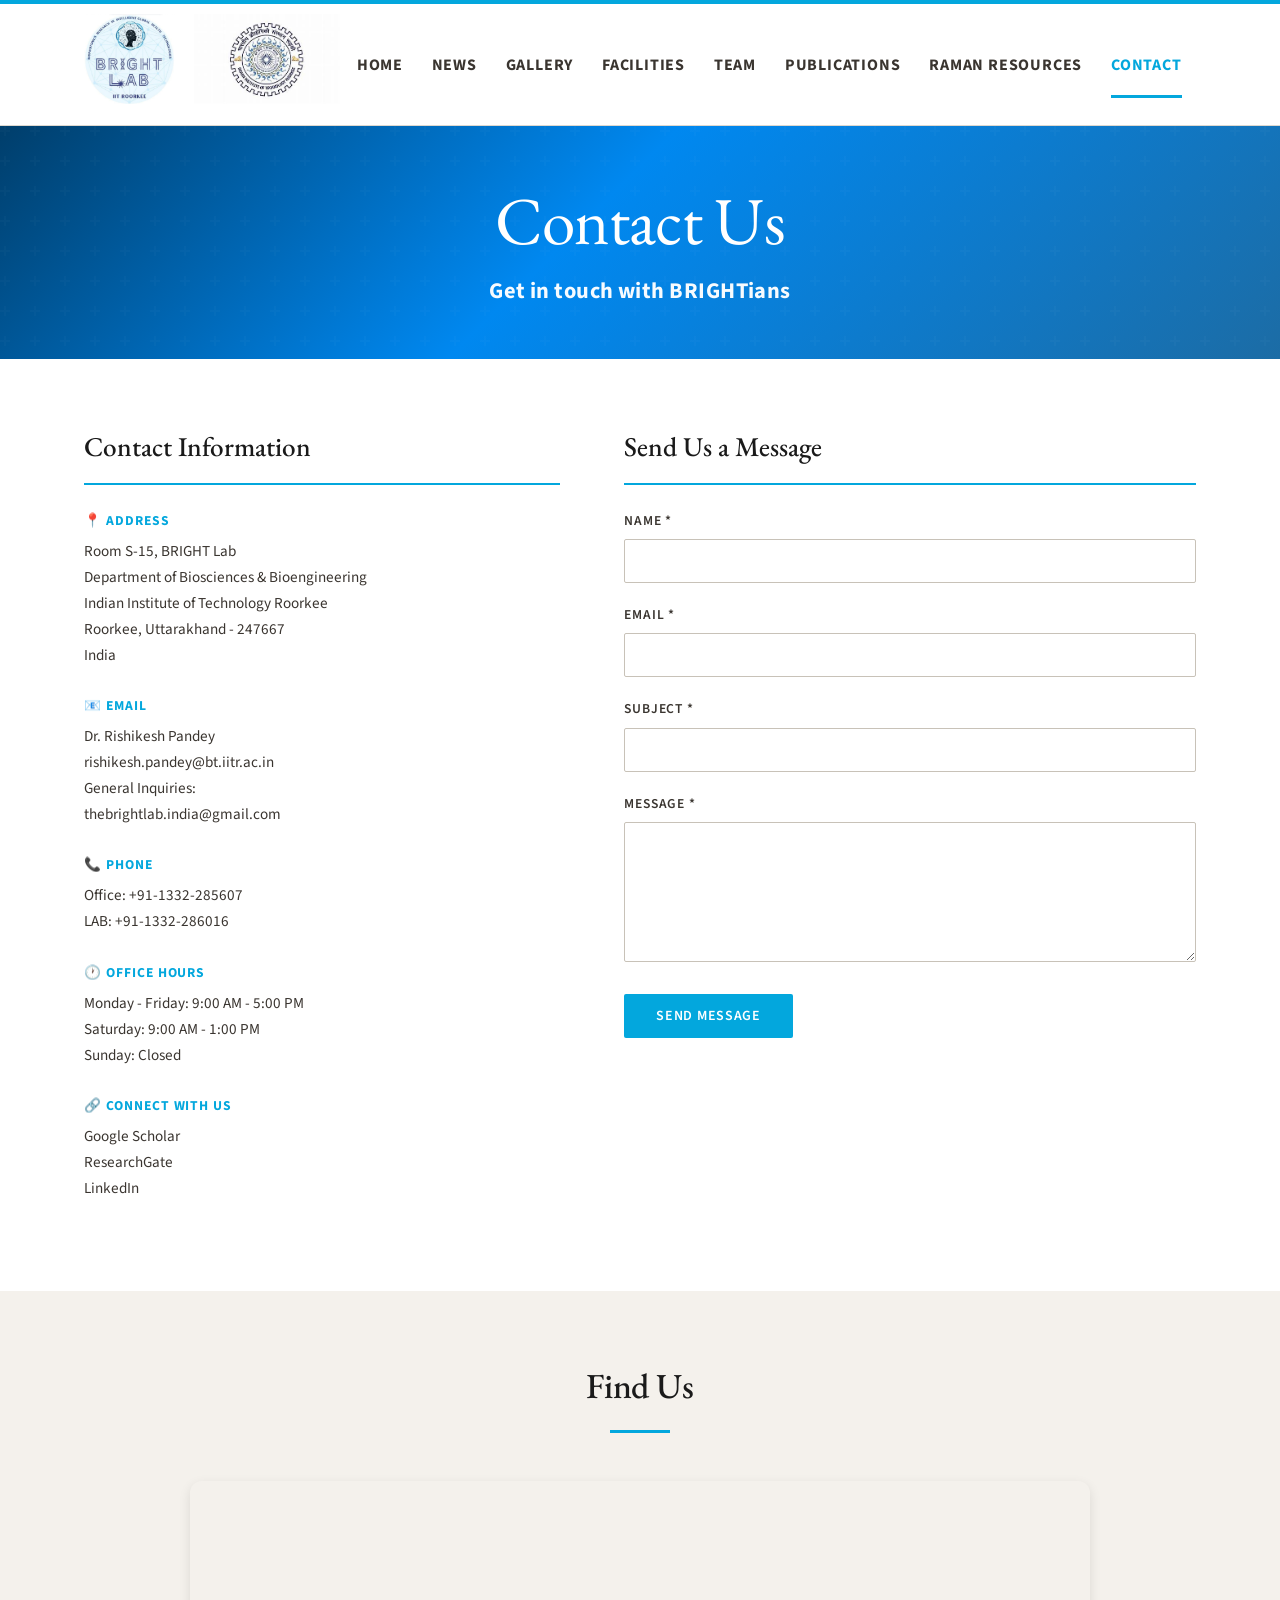
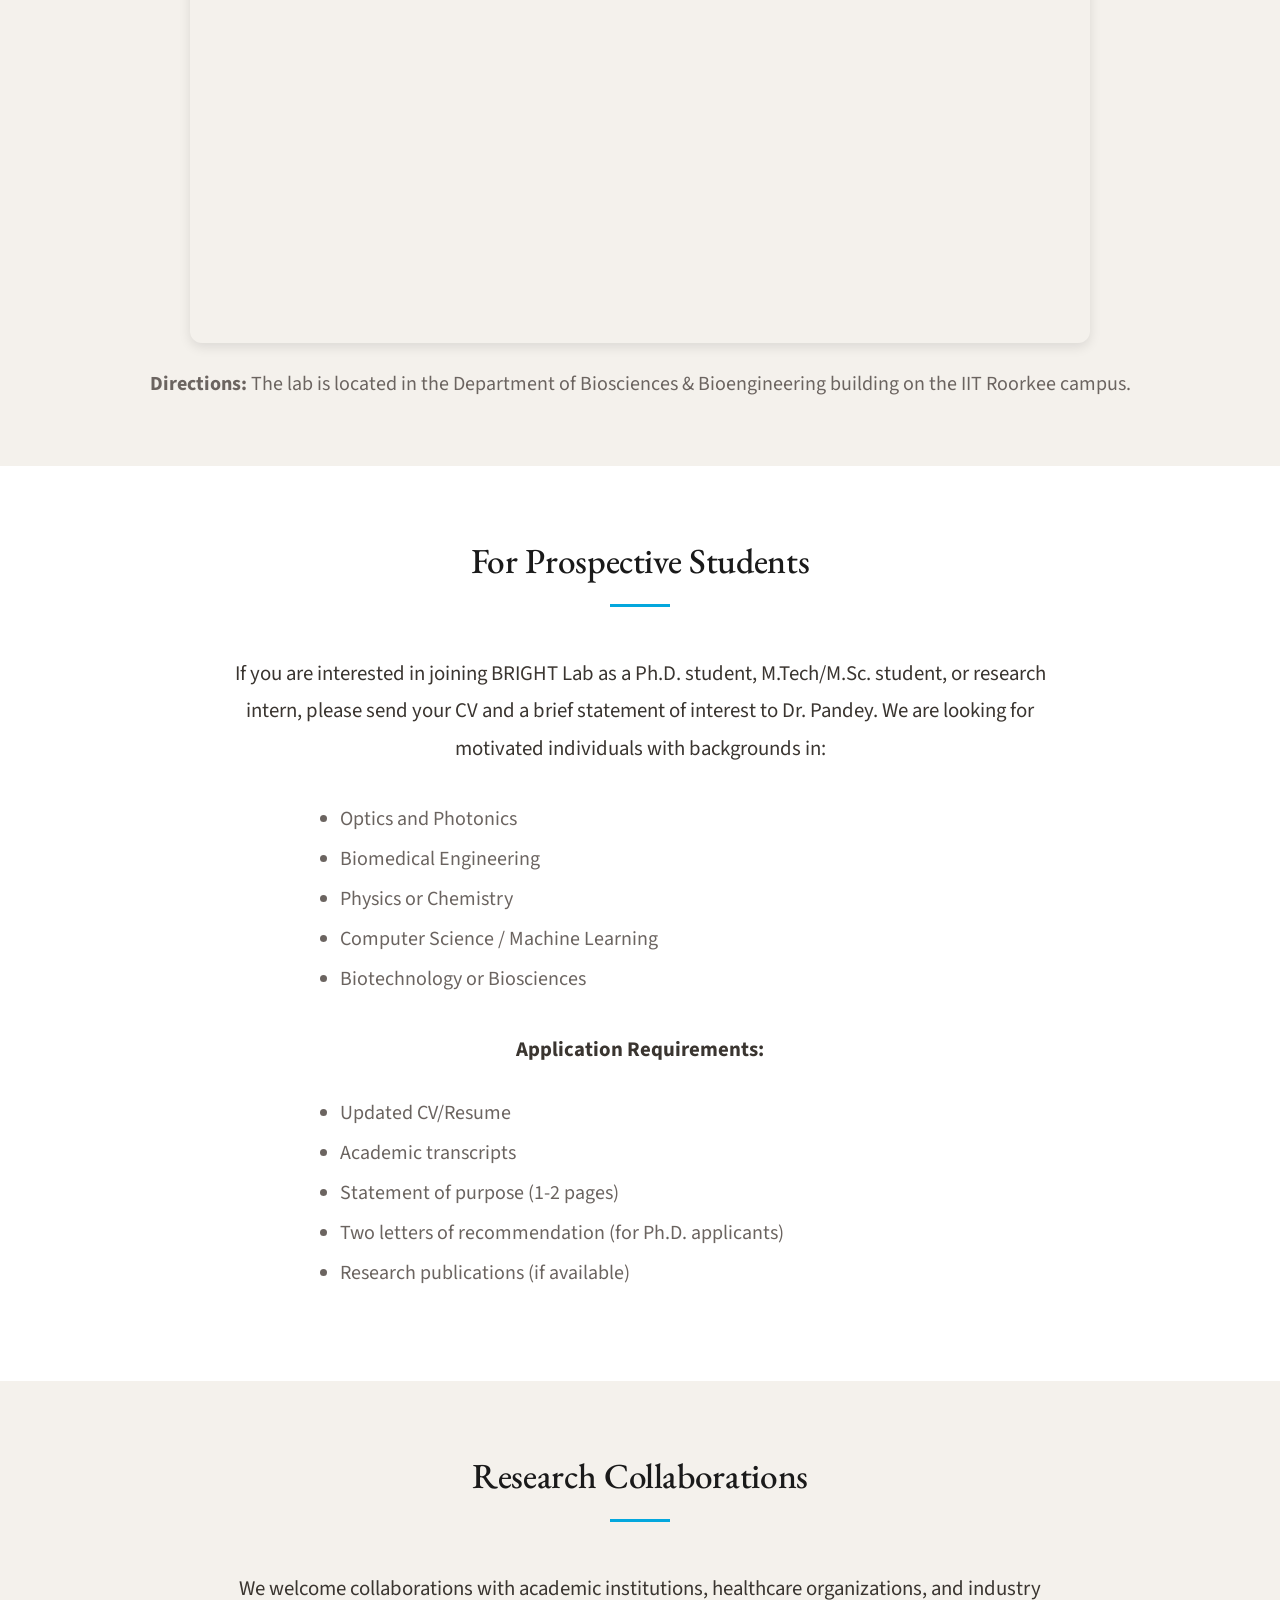
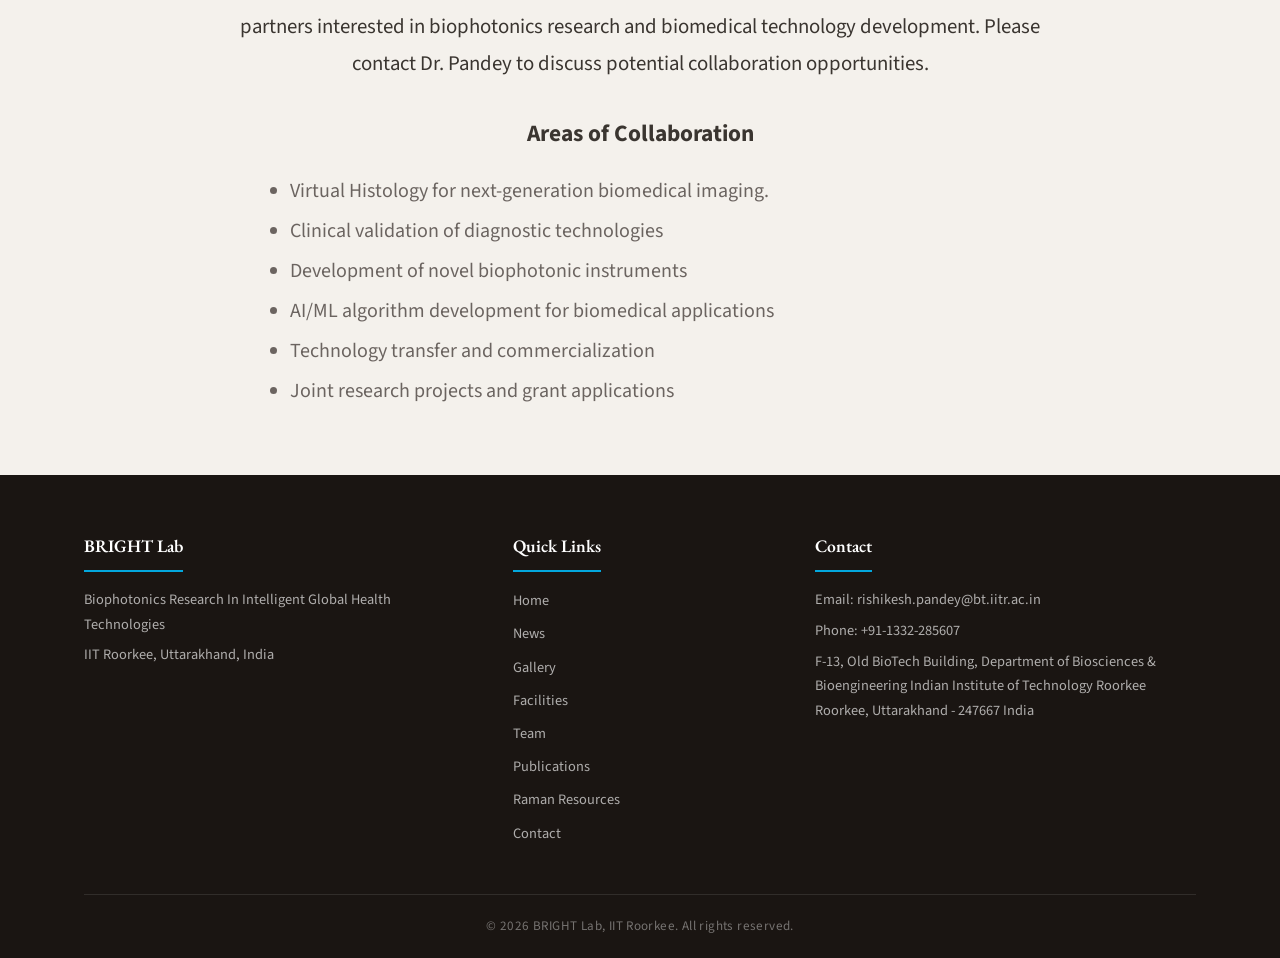
==== commit 8360e77b: "CorrectionsX" ====
--- a/contact.html
+++ b/contact.html
@@ -69,8 +69,8 @@
                         <h4>📧 Email</h4>
                         <p>Dr. Rishikesh Pandey<br>
                         <a href="mailto:rishikesh.pandey@bt.iitr.ac.in" style="color: var(--primary-color);">rishikesh.pandey@bt.iitr.ac.in</a></p>
-                        <p>General Inquiries<br>
-                        <a href="mailto:thebrightlab.india@bt.iitr.ac.in" style="color: var(--primary-color);">thebrightlab.india@bt.iitr.ac.in</a></p>
+                        <p>General Inquiries:<br>
+                        <a href="mailto:thebrightlab.india@gmail.com" style="color: var(--primary-color);">thebrightlab.india@gmail.com</a></p>
                     </div>
 
                     <div class="contact-item">
